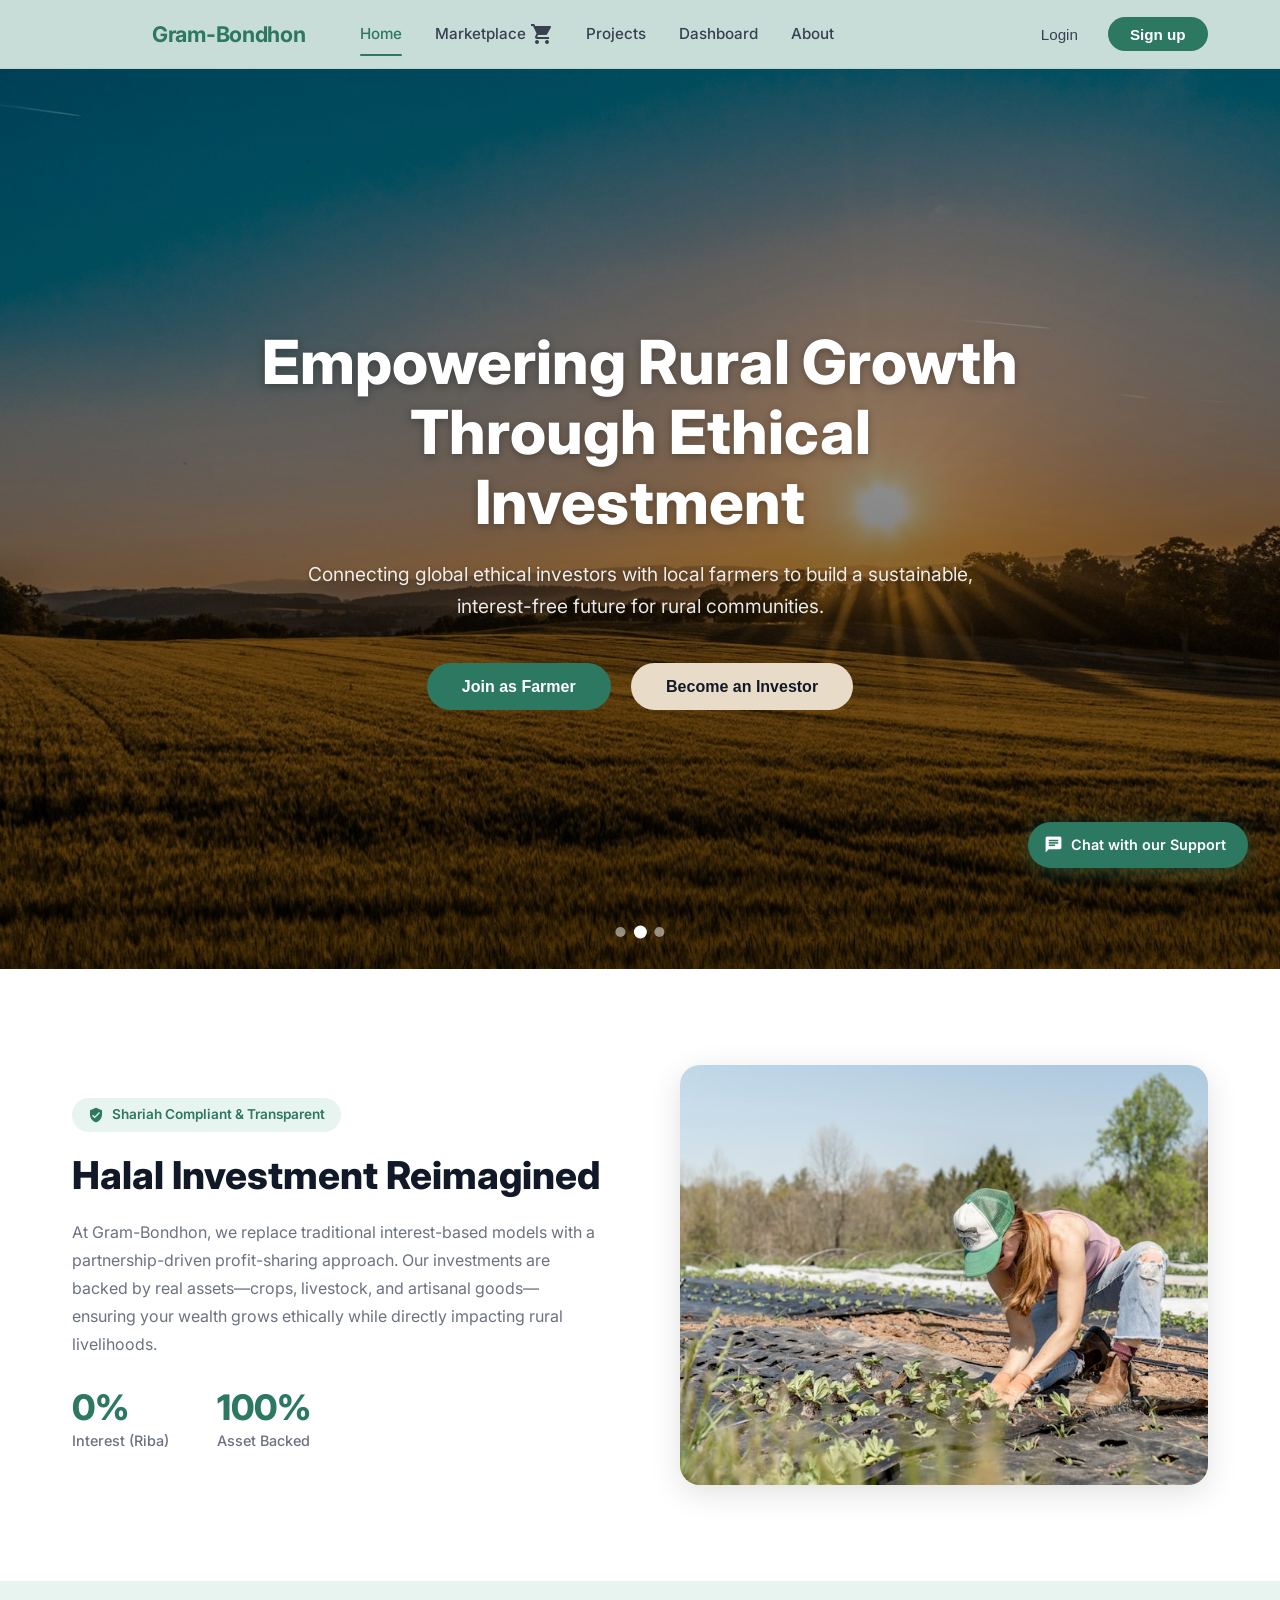
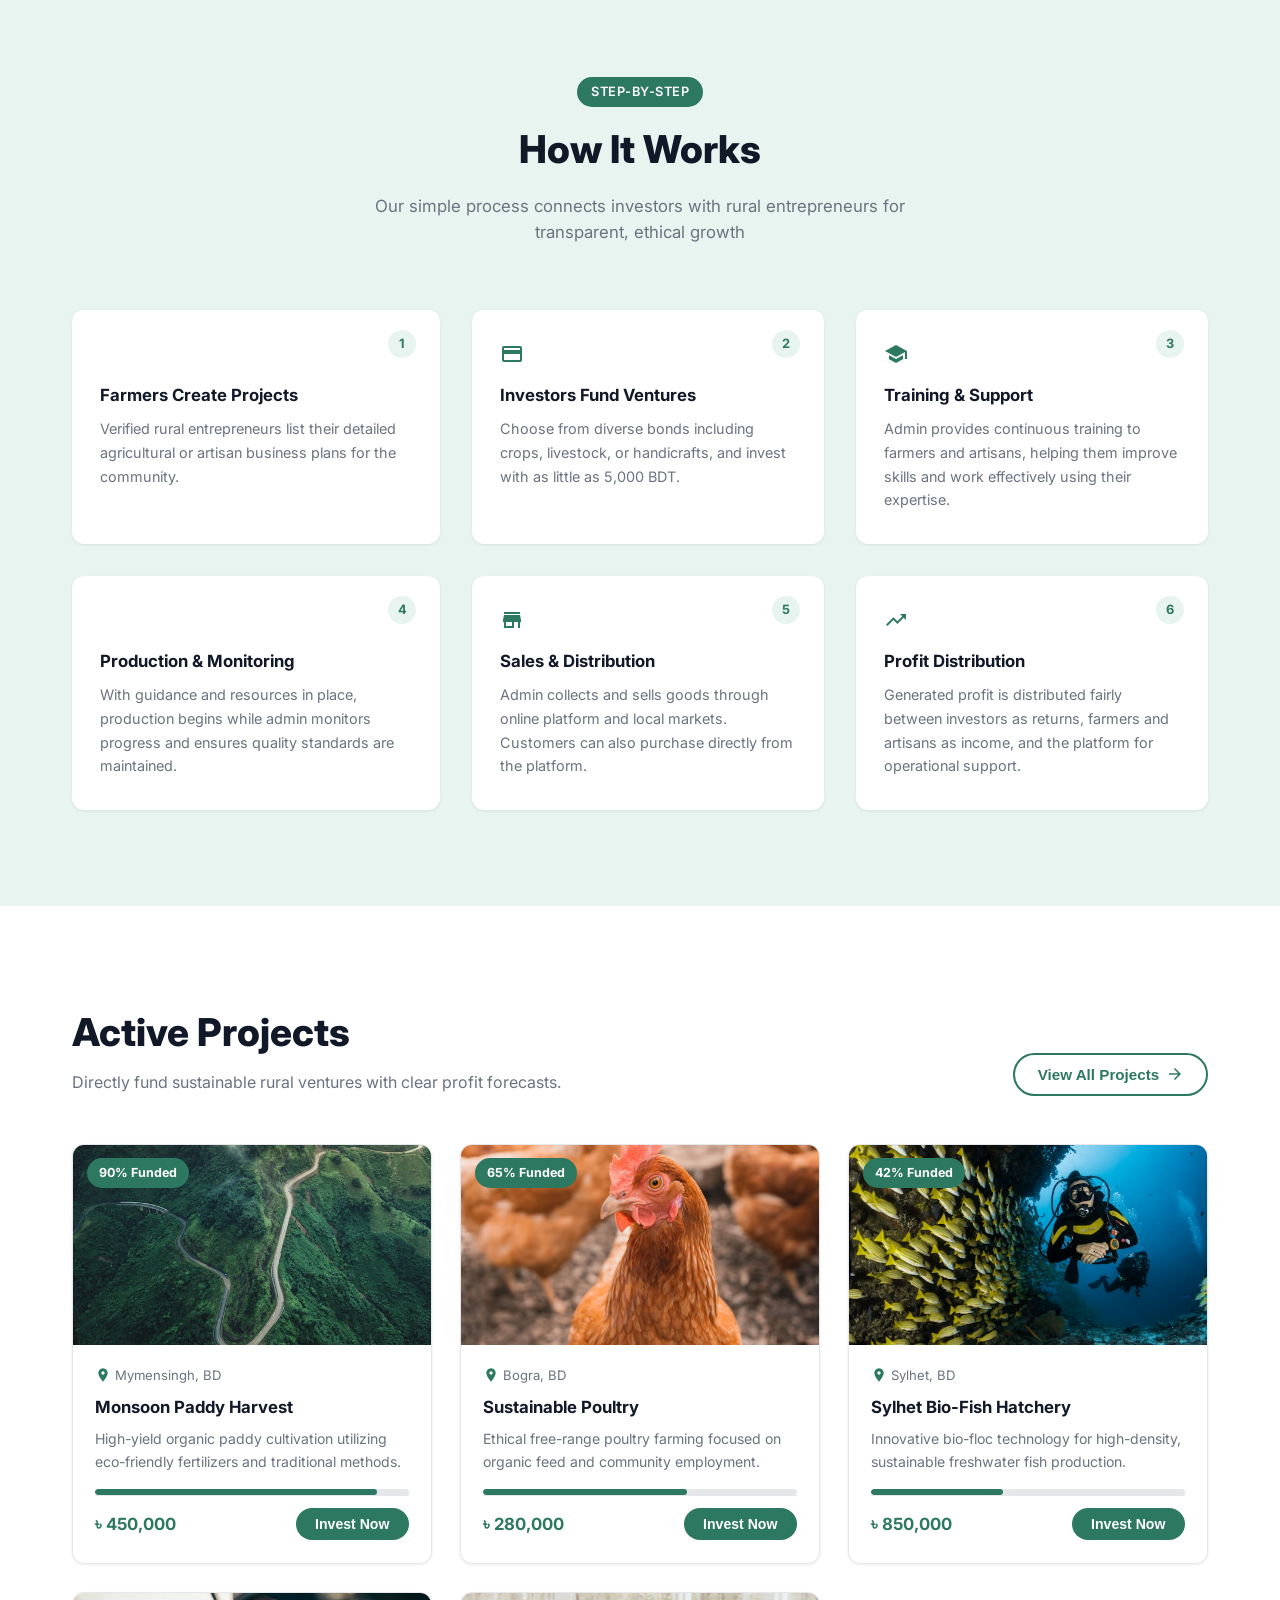
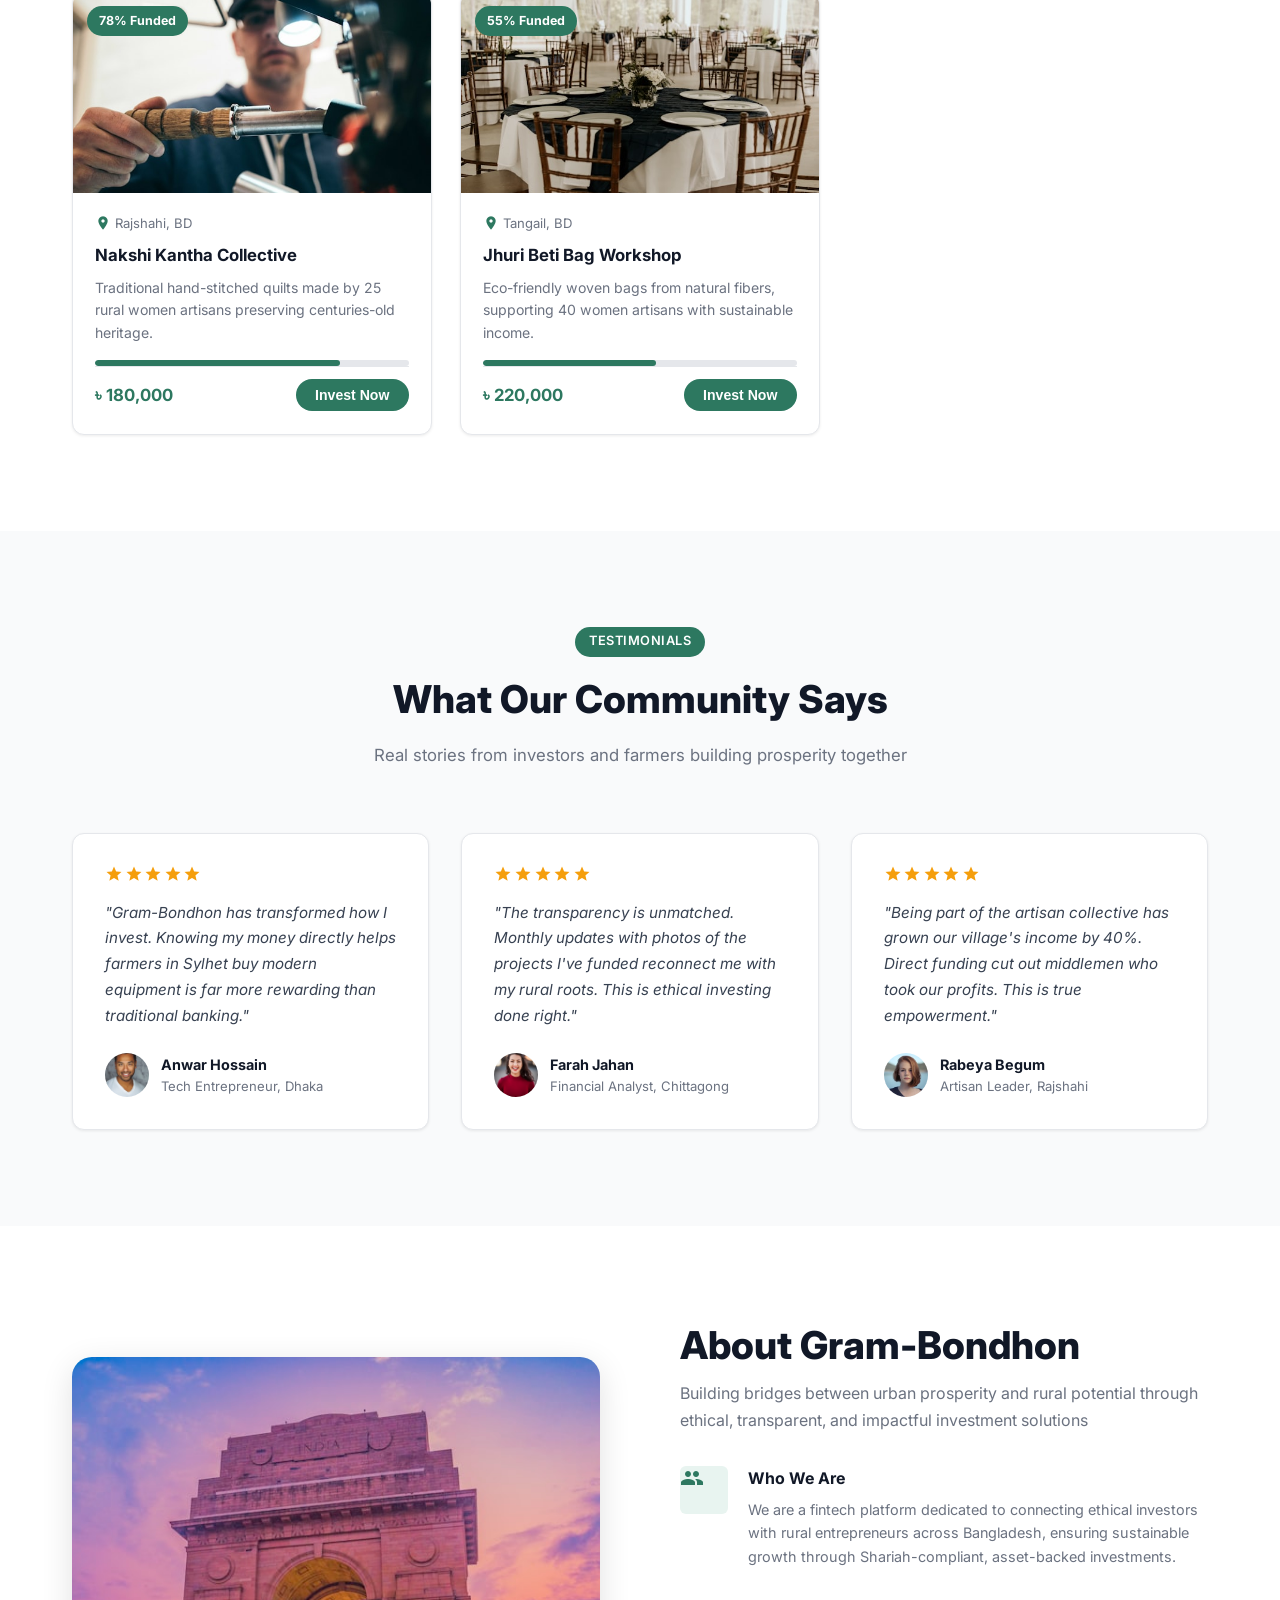
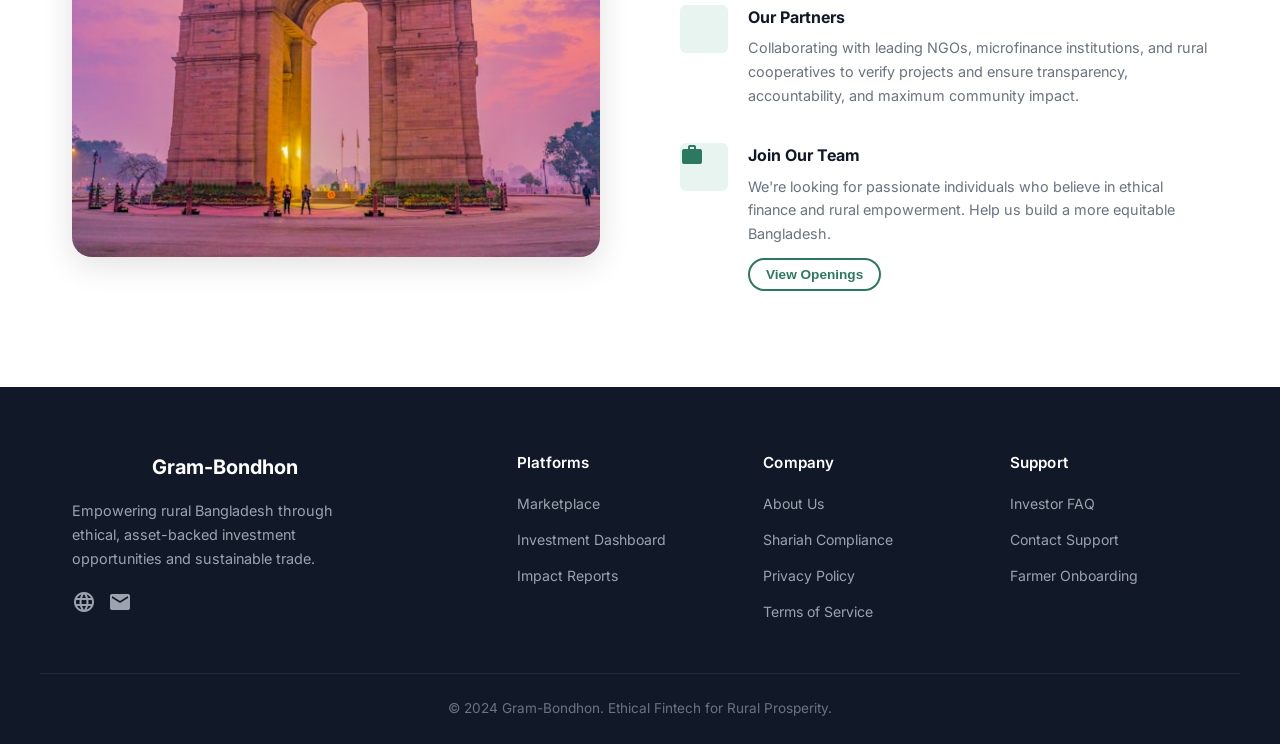
==== index.html @ 3b2972bb "Initial commit" ====
<!DOCTYPE html>
<html lang="en">
<head>
  <meta charset="UTF-8" />
  <meta name="viewport" content="width=device-width, initial-scale=1.0" />
  <title>Gram-Bondhon | Empowering Rural Growth Through Ethical Investment</title>
  <link rel="stylesheet" href="css/styles.css" />
  <link rel="stylesheet" href="css/animations.css" />
  <link rel="stylesheet" href="css/fallback.css" />
  <link rel="stylesheet" href="css/pages.css" />
  <!-- Google Material Icons -->
  <link href="https://fonts.googleapis.com/icon?family=Material+Icons" rel="stylesheet" />
  <!-- Google Fonts -->
  <link href="https://fonts.googleapis.com/css2?family=Inter:wght@400;500;600;700;800&display=swap" rel="stylesheet" />
</head>
<body>

  <!-- ============ NAVBAR ============ -->
  <nav class="navbar" id="navbar">
    <div class="nav-inner">
      <a href="#" class="nav-logo">
        <span class="material-icons nav-logo-icon">eco</span>
        <span class="nav-logo-text">Gram-Bondhon</span>
      </a>
      <ul class="nav-links">
        <li><a href="#hero" class="nav-link active">Home</a></li>
        <li>
          <a href="#marketplace" class="nav-link">
            Marketplace
            <span class="material-icons nav-cart">shopping_cart</span>
          </a>
        </li>
        <li><a href="#projects" class="nav-link">Projects</a></li>
        <li><a href="dashboard.html" class="nav-link" target="_blank" rel="noopener">Dashboard</a></li>
        <li><a href="#about" class="nav-link">About</a></li>
      </ul>
      <div class="nav-auth">
        <button class="btn-login" onclick="openModal('loginModal')">Login</button>
        <button class="btn-signup" onclick="openModal('signupModal')">Sign up</button>
      </div>
      <button class="hamburger" id="hamburger" aria-label="Open menu">
        <span></span><span></span><span></span>
      </button>
    </div>
  </nav>

  <!-- Mobile Drawer -->
  <div class="mobile-drawer" id="mobileDrawer">
    <button class="drawer-close" id="drawerClose">&times;</button>
    <ul class="drawer-links">
      <li><a href="#hero" class="drawer-link">Home</a></li>
      <li><a href="#marketplace" class="drawer-link">Marketplace</a></li>
      <li><a href="#projects" class="drawer-link">Projects</a></li>
      <li><a href="dashboard.html" class="drawer-link" target="_blank" rel="noopener">Dashboard</a></li>
      <li><a href="#about" class="drawer-link">About</a></li>
    </ul>
    <div class="drawer-auth">
      <button class="btn-login" onclick="openModal('loginModal');closeDrawer()">Login</button>
      <button class="btn-signup" onclick="openModal('signupModal');closeDrawer()">Sign up</button>
    </div>
  </div>
  <div class="drawer-overlay" id="drawerOverlay"></div>

  <main>

    <!-- ============ HERO ============ -->
    <section class="hero" id="hero">
      <div class="hero-slides">
        <div class="hero-slide active" style="background-image:url('assets/hero1.jpg')"></div>
        <div class="hero-slide" style="background-image:url('assets/hero2.jpg')"></div>
        <div class="hero-slide" style="background-image:url('assets/hero3.jpg')"></div>
      </div>
      <div class="hero-overlay"></div>
      <div class="hero-content">
        <h1>Empowering Rural Growth<br>Through Ethical Investment</h1>
        <p>Connecting global ethical investors with local farmers to build a sustainable,<br>interest-free future for rural communities.</p>
        <div class="hero-btns">
          <button class="btn-green" onclick="openModal('signupModal')">Join as Farmer</button>
          <button class="btn-beige" onclick="openModal('signupModal')">Become an Investor</button>
        </div>
      </div>
      <div class="hero-dots" id="heroDots"></div>
    </section>

    <!-- ============ HALAL INVESTMENT SECTION ============ -->
    <section class="halal-section" id="marketplace">
      <div class="halal-inner container">
        <div class="halal-text">
          <div class="halal-badge">
            <span class="material-icons">verified_user</span>
            Shariah Compliant &amp; Transparent
          </div>
          <h2>Halal Investment Reimagined</h2>
          <p>At Gram-Bondhon, we replace traditional interest-based models with a partnership-driven profit-sharing approach. Our investments are backed by real assets—crops, livestock, and artisanal goods—ensuring your wealth grows ethically while directly impacting rural livelihoods.</p>
          <div class="halal-stats">
            <div class="halal-stat">
              <h4>0%</h4>
              <p>Interest (Riba)</p>
            </div>
            <div class="halal-stat">
              <h4>100%</h4>
              <p>Asset Backed</p>
            </div>
          </div>
        </div>
        <div class="halal-img">
          <img src="assets/farmer-rice.jpg" alt="Farmer planting rice in field" />
        </div>
      </div>
    </section>

    <!-- ============ HOW IT WORKS ============ -->
    <section class="how-it-works" id="how">
      <div class="container">
        <div class="section-header">
          <span class="section-label">Step-by-Step</span>
          <h2>How It Works</h2>
          <p>Our simple process connects investors with rural entrepreneurs for transparent, ethical growth</p>
        </div>
        <div class="steps-grid">
          <div class="step-card">
            <span class="step-num">1</span>
            <span class="material-icons step-icon">agriculture</span>
            <h3>Farmers Create Projects</h3>
            <p>Verified rural entrepreneurs list their detailed agricultural or artisan business plans for the community.</p>
          </div>
          <div class="step-card">
            <span class="step-num">2</span>
            <span class="material-icons step-icon">payments</span>
            <h3>Investors Fund Ventures</h3>
            <p>Choose from diverse bonds including crops, livestock, or handicrafts, and invest with as little as 5,000 BDT.</p>
          </div>
          <div class="step-card">
            <span class="step-num">3</span>
            <span class="material-icons step-icon">school</span>
            <h3>Training &amp; Support</h3>
            <p>Admin provides continuous training to farmers and artisans, helping them improve skills and work effectively using their expertise.</p>
          </div>
          <div class="step-card">
            <span class="step-num">4</span>
            <span class="material-icons step-icon">manufacturing</span>
            <h3>Production &amp; Monitoring</h3>
            <p>With guidance and resources in place, production begins while admin monitors progress and ensures quality standards are maintained.</p>
          </div>
          <div class="step-card">
            <span class="step-num">5</span>
            <span class="material-icons step-icon">storefront</span>
            <h3>Sales &amp; Distribution</h3>
            <p>Admin collects and sells goods through online platform and local markets. Customers can also purchase directly from the platform.</p>
          </div>
          <div class="step-card">
            <span class="step-num">6</span>
            <span class="material-icons step-icon">trending_up</span>
            <h3>Profit Distribution</h3>
            <p>Generated profit is distributed fairly between investors as returns, farmers and artisans as income, and the platform for operational support.</p>
          </div>
        </div>
      </div>
    </section>

    <!-- ============ ACTIVE PROJECTS ============ -->
    <section class="projects-section" id="projects">
      <div class="container">
        <div class="projects-header">
          <div>
            <h2>Active Projects</h2>
            <p>Directly fund sustainable rural ventures with clear profit forecasts.</p>
          </div>
          <button class="btn-outline-green">
            View All Projects
            <span class="material-icons">arrow_forward</span>
          </button>
        </div>
        <div class="projects-grid">

          <div class="project-card">
            <div class="project-img-wrap">
              <img src="assets/paddy.jpg" alt="Paddy Field" />
              <span class="funded-badge">90% Funded</span>
            </div>
            <div class="project-body">
              <div class="project-location">
                <span class="material-icons">location_on</span> Mymensingh, BD
              </div>
              <h3>Monsoon Paddy Harvest</h3>
              <p>High-yield organic paddy cultivation utilizing eco-friendly fertilizers and traditional methods.</p>
              <div class="project-footer">
                <span class="project-amount">৳ 450,000</span>
                <button class="btn-invest">Invest Now</button>
              </div>
            </div>
          </div>

          <div class="project-card">
            <div class="project-img-wrap">
              <img src="assets/poultry.jpg" alt="Poultry Farm" />
              <span class="funded-badge">65% Funded</span>
            </div>
            <div class="project-body">
              <div class="project-location">
                <span class="material-icons">location_on</span> Bogra, BD
              </div>
              <h3>Sustainable Poultry</h3>
              <p>Ethical free-range poultry farming focused on organic feed and community employment.</p>
              <div class="project-footer">
                <span class="project-amount">৳ 280,000</span>
                <button class="btn-invest">Invest Now</button>
              </div>
            </div>
          </div>

          <div class="project-card">
            <div class="project-img-wrap">
              <img src="assets/fish.jpg" alt="Fish Hatchery" />
              <span class="funded-badge">42% Funded</span>
            </div>
            <div class="project-body">
              <div class="project-location">
                <span class="material-icons">location_on</span> Sylhet, BD
              </div>
              <h3>Sylhet Bio-Fish Hatchery</h3>
              <p>Innovative bio-floc technology for high-density, sustainable freshwater fish production.</p>
              <div class="project-footer">
                <span class="project-amount">৳ 850,000</span>
                <button class="btn-invest">Invest Now</button>
              </div>
            </div>
          </div>

          <div class="project-card">
            <div class="project-img-wrap">
              <img src="assets/nakshi.jpg" alt="Nakshi Kantha" />
              <span class="funded-badge">78% Funded</span>
            </div>
            <div class="project-body">
              <div class="project-location">
                <span class="material-icons">location_on</span> Rajshahi, BD
              </div>
              <h3>Nakshi Kantha Collective</h3>
              <p>Traditional hand-stitched quilts made by 25 rural women artisans preserving centuries-old heritage.</p>
              <div class="project-footer">
                <span class="project-amount">৳ 180,000</span>
                <button class="btn-invest">Invest Now</button>
              </div>
            </div>
          </div>

          <div class="project-card">
            <div class="project-img-wrap">
              <img src="assets/basket.jpg" alt="Artisan Woven Basket" />
              <span class="funded-badge">55% Funded</span>
            </div>
            <div class="project-body">
              <div class="project-location">
                <span class="material-icons">location_on</span> Tangail, BD
              </div>
              <h3>Jhuri Beti Bag Workshop</h3>
              <p>Eco-friendly woven bags from natural fibers, supporting 40 women artisans with sustainable income.</p>
              <div class="project-footer">
                <span class="project-amount">৳ 220,000</span>
                <button class="btn-invest">Invest Now</button>
              </div>
            </div>
          </div>

        </div>
      </div>
    </section>

    <!-- ============ TESTIMONIALS ============ -->
    <section class="testimonials-section">
      <div class="container">
        <div class="section-header">
          <span class="section-label">Testimonials</span>
          <h2>What Our Community Says</h2>
          <p>Real stories from investors and farmers building prosperity together</p>
        </div>
        <div class="testimonials-grid">

          <div class="testimonial-card">
            <div class="stars">
              <span class="material-icons">star</span><span class="material-icons">star</span>
              <span class="material-icons">star</span><span class="material-icons">star</span>
              <span class="material-icons">star</span>
            </div>
            <p class="testimonial-quote">"Gram-Bondhon has transformed how I invest. Knowing my money directly helps farmers in Sylhet buy modern equipment is far more rewarding than traditional banking."</p>
            <div class="testimonial-author">
              <img src="assets/avatar1.jpg" alt="Anwar Hossain" />
              <div>
                <p class="author-name">Anwar Hossain</p>
                <p class="author-role">Tech Entrepreneur, Dhaka</p>
              </div>
            </div>
          </div>

          <div class="testimonial-card">
            <div class="stars">
              <span class="material-icons">star</span><span class="material-icons">star</span>
              <span class="material-icons">star</span><span class="material-icons">star</span>
              <span class="material-icons">star</span>
            </div>
            <p class="testimonial-quote">"The transparency is unmatched. Monthly updates with photos of the projects I've funded reconnect me with my rural roots. This is ethical investing done right."</p>
            <div class="testimonial-author">
              <img src="assets/avatar2.jpg" alt="Farah Jahan" />
              <div>
                <p class="author-name">Farah Jahan</p>
                <p class="author-role">Financial Analyst, Chittagong</p>
              </div>
            </div>
          </div>

          <div class="testimonial-card">
            <div class="stars">
              <span class="material-icons">star</span><span class="material-icons">star</span>
              <span class="material-icons">star</span><span class="material-icons">star</span>
              <span class="material-icons">star</span>
            </div>
            <p class="testimonial-quote">"Being part of the artisan collective has grown our village's income by 40%. Direct funding cut out middlemen who took our profits. This is true empowerment."</p>
            <div class="testimonial-author">
              <img src="assets/avatar3.jpg" alt="Rabeya Begum" />
              <div>
                <p class="author-name">Rabeya Begum</p>
                <p class="author-role">Artisan Leader, Rajshahi</p>
              </div>
            </div>
          </div>

        </div>
      </div>
    </section>

    <!-- ============ ABOUT ============ -->
    <section class="about-section" id="about">
      <div class="about-inner container">
        <div class="about-img">
          <img src="assets/about-img.jpg" alt="About Gram-Bondhon" />
        </div>
        <div class="about-text">
          <h2>About Gram-Bondhon</h2>
          <p class="about-subtitle">Building bridges between urban prosperity and rural potential through ethical, transparent, and impactful investment solutions</p>
          <div class="about-cards">
            <div class="about-card">
              <span class="material-icons about-card-icon">groups</span>
              <div>
                <h3>Who We Are</h3>
                <p>We are a fintech platform dedicated to connecting ethical investors with rural entrepreneurs across Bangladesh, ensuring sustainable growth through Shariah-compliant, asset-backed investments.</p>
              </div>
            </div>
            <div class="about-card">
              <span class="material-icons about-card-icon">handshake</span>
              <div>
                <h3>Our Partners</h3>
                <p>Collaborating with leading NGOs, microfinance institutions, and rural cooperatives to verify projects and ensure transparency, accountability, and maximum community impact.</p>
              </div>
            </div>
            <div class="about-card">
              <span class="material-icons about-card-icon">work</span>
              <div>
                <h3>Join Our Team</h3>
                <p>We're looking for passionate individuals who believe in ethical finance and rural empowerment. Help us build a more equitable Bangladesh.</p>
                <button class="btn-outline-green btn-sm">View Openings</button>
              </div>
            </div>
          </div>
        </div>
      </div>
    </section>

  </main>

  <!-- ============ FOOTER ============ -->
  <footer class="footer">
    <div class="footer-inner container">
      <div class="footer-brand">
        <div class="footer-logo">
          <span class="material-icons" style="color:#4ade80">eco</span>
          Gram-Bondhon
        </div>
        <p>Empowering rural Bangladesh through ethical, asset-backed investment opportunities and sustainable trade.</p>
        <div class="footer-socials">
          <span class="material-icons footer-social-icon">language</span>
          <span class="material-icons footer-social-icon">mail</span>
        </div>
      </div>
      <div class="footer-col">
        <h4>Platforms</h4>
        <ul>
          <li><a href="#">Marketplace</a></li>
          <li><a href="dashboard.html" target="_blank" rel="noopener">Investment Dashboard</a></li>
          <li><a href="#">Impact Reports</a></li>
        </ul>
      </div>
      <div class="footer-col">
        <h4>Company</h4>
        <ul>
          <li><a href="#">About Us</a></li>
          <li><a href="#">Shariah Compliance</a></li>
          <li><a href="#">Privacy Policy</a></li>
          <li><a href="#">Terms of Service</a></li>
        </ul>
      </div>
      <div class="footer-col">
        <h4>Support</h4>
        <ul>
          <li><a href="#">Investor FAQ</a></li>
          <li><a href="#">Contact Support</a></li>
          <li><a href="#">Farmer Onboarding</a></li>
        </ul>
      </div>
    </div>
    <div class="footer-bottom">
      <p>© 2024 Gram-Bondhon. Ethical Fintech for Rural Prosperity.</p>
    </div>
  </footer>

  <!-- Floating Chat Button -->
  <button class="chat-btn" title="Chat with our Support">
    <span class="material-icons">chat</span>
    <span class="chat-label">Chat with our Support</span>
  </button>

  <!-- ============ LOGIN MODAL ============ -->
  <div class="modal-backdrop" id="loginModal">
    <div class="modal">
      <button class="modal-close" onclick="closeModal('loginModal')">&times;</button>
      <div class="modal-logo">
        <span class="material-icons" style="color:#2d7860;font-size:2rem">eco</span>
        <span>Gram-Bondhon</span>
      </div>
      <h2 class="modal-title">Welcome back</h2>
      <p class="modal-sub">Sign in to your account</p>
      <form class="modal-form" onsubmit="return false">
        <div class="form-group">
          <label>Email address</label>
          <input type="email" placeholder="you@example.com" autocomplete="email" />
        </div>
        <div class="form-group">
          <label>Password</label>
          <input type="password" placeholder="••••••••" autocomplete="current-password" />
        </div>
        <div class="form-row">
          <label class="checkbox-label">
            <input type="checkbox" /> Remember me
          </label>
          <a href="#" class="form-link">Forgot password?</a>
        </div>
        <button type="submit" class="btn-form-primary">Sign In</button>
      </form>
      <p class="modal-footer-text">
        Don't have an account?
        <a href="#" onclick="switchModal('loginModal','signupModal')">Sign up</a>
      </p>
    </div>
  </div>

  <!-- ============ SIGNUP MODAL ============ -->
  <div class="modal-backdrop" id="signupModal">
    <div class="modal">
      <button class="modal-close" onclick="closeModal('signupModal')">&times;</button>
      <div class="modal-logo">
        <span class="material-icons" style="color:#2d7860;font-size:2rem">eco</span>
        <span>Gram-Bondhon</span>
      </div>
      <h2 class="modal-title">Create account</h2>
      <p class="modal-sub">Join our ethical investment community</p>
      <div class="role-toggle">
        <button class="role-btn active" id="roleInvestor" onclick="setRole('investor')">Investor</button>
        <button class="role-btn" id="roleFarmer" onclick="setRole('farmer')">Farmer / Artisan</button>
      </div>
      <form class="modal-form" onsubmit="return false">
        <div class="form-group">
          <label>Full Name</label>
          <input type="text" placeholder="Your full name" autocomplete="name" />
        </div>
        <div class="form-group">
          <label>Email address</label>
          <input type="email" placeholder="you@example.com" autocomplete="email" />
        </div>
        <div class="form-group">
          <label>Password</label>
          <input type="password" placeholder="••••••••" autocomplete="new-password" />
        </div>
        <div class="form-group">
          <label>Phone Number</label>
          <input type="tel" placeholder="+880 ..." autocomplete="tel" />
        </div>
        <button type="submit" class="btn-form-primary">Create Account</button>
      </form>
      <p class="modal-footer-text">
        Already have an account?
        <a href="#" onclick="switchModal('signupModal','loginModal')">Sign in</a>
      </p>
    </div>
  </div>

  <script src="js/main.js"></script>
</body>
</html>
---- css/styles.css ----
/* ============================================================
   GRAM-BONDHON — PIXEL-PERFECT CSS (matching Figma design)
   ============================================================ */

*, *::before, *::after { box-sizing: border-box; margin: 0; padding: 0; }

:root {
  --green:       #2d7860;
  --green-dark:  #1a5c47;
  --green-light: #e8f4f0;
  --beige:       #e8dcc8;
  --beige-dark:  #d4c8a8;
  --text-dark:   #111827;
  --text-mid:    #374151;
  --text-gray:   #6b7280;
  --text-light:  #f9fafb;
  --white:       #ffffff;
  --border:      #e5e7eb;
  --shadow-sm:   0 1px 3px rgba(0,0,0,.08);
  --shadow-md:   0 4px 16px rgba(0,0,0,.10);
  --shadow-lg:   0 8px 32px rgba(0,0,0,.12);
  --radius-sm:   6px;
  --radius-md:   12px;
  --radius-lg:   20px;
  --radius-xl:   32px;
}

html { scroll-behavior: smooth; }

body {
  font-family: 'Inter', 'Segoe UI', sans-serif;
  color: var(--text-dark);
  background: var(--white);
  line-height: 1.6;
  overflow-x: hidden;
}

img { display: block; max-width: 100%; object-fit: cover; }

a { text-decoration: none; color: inherit; }

ul { list-style: none; }

.container {
  max-width: 1200px;
  margin: 0 auto;
  padding: 0 2rem;
}

/* ============================================================
   NAVBAR
   ============================================================ */

.navbar {
  position: sticky;
  top: 0;
  z-index: 200;
  background: #c8ddd8;
  backdrop-filter: blur(8px);
  border-bottom: 1px solid rgba(0,0,0,.06);
}

.nav-inner {
  max-width: 1200px;
  margin: 0 auto;
  padding: 0 2rem;
  height: 68px;
  display: flex;
  align-items: center;
  gap: 2.5rem;
}

.nav-logo {
  display: flex;
  align-items: center;
  gap: .5rem;
  flex-shrink: 0;
}

.nav-logo-icon {
  color: var(--green);
  font-size: 1.75rem;
}

.nav-logo-text {
  font-size: 1.35rem;
  font-weight: 700;
  color: var(--green);
  letter-spacing: -.3px;
}

.nav-links {
  display: flex;
  align-items: center;
  gap: 0.25rem;
  flex: 1;
}

.nav-link {
  display: inline-flex;
  align-items: center;
  gap: .25rem;
  padding: .5rem .9rem;
  font-size: .95rem;
  font-weight: 500;
  color: var(--text-mid);
  border-radius: var(--radius-sm);
  transition: color .2s, background .2s;
  position: relative;
}

.nav-link:hover,
.nav-link.active {
  color: var(--green);
}

.nav-link.active::after {
  content: '';
  position: absolute;
  bottom: -2px;
  left: .9rem;
  right: .9rem;
  height: 2px;
  background: var(--green);
  border-radius: 99px;
}

.nav-cart {
  font-size: 1.1rem;
}

.nav-auth {
  display: flex;
  align-items: center;
  gap: .75rem;
  margin-left: auto;
  flex-shrink: 0;
}

.btn-login {
  background: transparent;
  border: none;
  padding: .5rem 1.1rem;
  font-size: .95rem;
  font-weight: 500;
  color: var(--text-mid);
  cursor: pointer;
  border-radius: var(--radius-sm);
  transition: background .2s;
}

.btn-login:hover { background: rgba(0,0,0,.06); }

.btn-signup {
  background: var(--green);
  border: none;
  padding: .55rem 1.4rem;
  font-size: .95rem;
  font-weight: 600;
  color: var(--white);
  cursor: pointer;
  border-radius: var(--radius-xl);
  transition: background .2s, transform .15s;
}

.btn-signup:hover {
  background: var(--green-dark);
  transform: translateY(-1px);
}

.hamburger {
  display: none;
  flex-direction: column;
  gap: 5px;
  background: none;
  border: none;
  cursor: pointer;
  padding: .4rem;
  margin-left: auto;
}

.hamburger span {
  display: block;
  width: 24px;
  height: 2px;
  background: var(--text-dark);
  border-radius: 99px;
  transition: all .3s;
}

/* Mobile Drawer */
.mobile-drawer {
  position: fixed;
  top: 0;
  right: -100%;
  width: 280px;
  height: 100%;
  background: var(--white);
  box-shadow: var(--shadow-lg);
  z-index: 300;
  padding: 5rem 2rem 2rem;
  transition: right .3s ease;
  display: flex;
  flex-direction: column;
  gap: 1.5rem;
}

.mobile-drawer.open { right: 0; }

.drawer-close {
  position: absolute;
  top: 1.2rem;
  right: 1.2rem;
  background: none;
  border: none;
  font-size: 1.8rem;
  cursor: pointer;
  color: var(--text-gray);
  line-height: 1;
}

.drawer-links { display: flex; flex-direction: column; gap: .25rem; }

.drawer-link {
  display: block;
  padding: .8rem 1rem;
  font-weight: 500;
  color: var(--text-mid);
  border-radius: var(--radius-sm);
  transition: background .2s;
}

.drawer-link:hover { background: var(--green-light); color: var(--green); }

.drawer-auth {
  display: flex;
  flex-direction: column;
  gap: .75rem;
  margin-top: auto;
}

.drawer-auth .btn-login,
.drawer-auth .btn-signup { width: 100%; text-align: center; padding: .75rem; }

.drawer-overlay {
  position: fixed;
  inset: 0;
  background: rgba(0,0,0,.45);
  z-index: 250;
  opacity: 0;
  pointer-events: none;
  transition: opacity .3s;
}

.drawer-overlay.visible { opacity: 1; pointer-events: all; }

/* ============================================================
   HERO
   ============================================================ */

.hero {
  position: relative;
  height: 100vh;
  min-height: 600px;
  display: flex;
  align-items: center;
  justify-content: center;
  overflow: hidden;
}

.hero-slides {
  position: absolute;
  inset: 0;
}

.hero-slide {
  position: absolute;
  inset: 0;
  background-size: cover;
  background-position: center;
  opacity: 0;
  transition: opacity 1.2s ease;
}

.hero-slide.active { opacity: 1; }

.hero-overlay {
  position: absolute;
  inset: 0;
  background: linear-gradient(to bottom, rgba(0,0,0,.35) 0%, rgba(0,0,0,.55) 100%);
  z-index: 1;
}

.hero-content {
  position: relative;
  z-index: 2;
  text-align: center;
  color: var(--white);
  max-width: 820px;
  padding: 2rem;
}

.hero-content h1 {
  font-size: clamp(2.2rem, 5vw, 3.8rem);
  font-weight: 800;
  line-height: 1.15;
  margin-bottom: 1.25rem;
  text-shadow: 0 2px 8px rgba(0,0,0,.3);
}

.hero-content p {
  font-size: clamp(1rem, 2vw, 1.2rem);
  line-height: 1.7;
  margin-bottom: 2.5rem;
  text-shadow: 0 1px 4px rgba(0,0,0,.3);
  color: rgba(255,255,255,.9);
}

.hero-btns {
  display: flex;
  gap: 1.25rem;
  justify-content: center;
  flex-wrap: wrap;
}

.btn-green {
  background: var(--green);
  color: var(--white);
  border: none;
  padding: .9rem 2.2rem;
  font-size: 1rem;
  font-weight: 600;
  border-radius: var(--radius-xl);
  cursor: pointer;
  transition: background .2s, transform .15s;
}

.btn-green:hover { background: var(--green-dark); transform: translateY(-2px); }

.btn-beige {
  background: var(--beige);
  color: var(--text-dark);
  border: none;
  padding: .9rem 2.2rem;
  font-size: 1rem;
  font-weight: 600;
  border-radius: var(--radius-xl);
  cursor: pointer;
  transition: background .2s, transform .15s;
}

.btn-beige:hover { background: var(--beige-dark); transform: translateY(-2px); }

.hero-dots {
  position: absolute;
  bottom: 2rem;
  left: 50%;
  transform: translateX(-50%);
  z-index: 2;
  display: flex;
  gap: .6rem;
}

.hero-dot {
  width: 10px;
  height: 10px;
  border-radius: 50%;
  background: rgba(255,255,255,.5);
  border: none;
  cursor: pointer;
  transition: background .3s, transform .3s;
}

.hero-dot.active {
  background: var(--white);
  transform: scale(1.3);
}

/* ============================================================
   HALAL INVESTMENT SECTION
   ============================================================ */

.halal-section {
  padding: 6rem 0;
  background: var(--white);
}

.halal-inner {
  display: grid;
  grid-template-columns: 1fr 1fr;
  gap: 5rem;
  align-items: center;
}

.halal-badge {
  display: inline-flex;
  align-items: center;
  gap: .5rem;
  background: var(--green-light);
  color: var(--green);
  padding: .4rem 1rem;
  border-radius: 99px;
  font-size: .85rem;
  font-weight: 600;
  margin-bottom: 1.25rem;
}

.halal-badge .material-icons { font-size: 1rem; }

.halal-text h2 {
  font-size: clamp(1.7rem, 3vw, 2.4rem);
  font-weight: 800;
  margin-bottom: 1.25rem;
  color: var(--text-dark);
  line-height: 1.2;
}

.halal-text > p {
  font-size: 1rem;
  color: var(--text-gray);
  line-height: 1.75;
  margin-bottom: 2rem;
}

.halal-stats {
  display: flex;
  gap: 3rem;
}

.halal-stat h4 {
  font-size: 2.2rem;
  font-weight: 800;
  color: var(--green);
  line-height: 1;
  margin-bottom: .25rem;
}

.halal-stat p {
  font-size: .9rem;
  color: var(--text-gray);
  font-weight: 500;
}

.halal-img img {
  width: 100%;
  height: 420px;
  border-radius: var(--radius-lg);
  object-fit: cover;
  box-shadow: var(--shadow-lg);
}

/* ============================================================
   HOW IT WORKS
   ============================================================ */

.how-it-works {
  padding: 6rem 0;
  background: var(--green-light);
}

.section-header {
  text-align: center;
  margin-bottom: 4rem;
}

.section-label {
  display: inline-block;
  background: var(--green);
  color: var(--white);
  padding: .3rem .9rem;
  border-radius: 99px;
  font-size: .8rem;
  font-weight: 600;
  letter-spacing: .5px;
  margin-bottom: .75rem;
  text-transform: uppercase;
}

.section-header h2 {
  font-size: clamp(1.7rem, 3vw, 2.4rem);
  font-weight: 800;
  color: var(--text-dark);
  margin-bottom: .75rem;
}

.section-header p {
  font-size: 1.05rem;
  color: var(--text-gray);
  max-width: 560px;
  margin: 0 auto;
}

.steps-grid {
  display: grid;
  grid-template-columns: repeat(3, 1fr);
  gap: 2rem;
}

.step-card {
  background: var(--white);
  border-radius: var(--radius-md);
  padding: 2rem 1.75rem;
  position: relative;
  box-shadow: var(--shadow-sm);
  transition: box-shadow .2s, transform .2s;
}

.step-card:hover {
  box-shadow: var(--shadow-md);
  transform: translateY(-4px);
}

.step-num {
  position: absolute;
  top: 1.25rem;
  right: 1.5rem;
  font-size: .8rem;
  font-weight: 700;
  color: var(--green);
  background: var(--green-light);
  width: 28px;
  height: 28px;
  border-radius: 50%;
  display: flex;
  align-items: center;
  justify-content: center;
}

.step-icon {
  color: var(--green);
  font-size: 2rem;
  margin-bottom: 1rem;
  display: block;
}

.step-card h3 {
  font-size: 1.05rem;
  font-weight: 700;
  color: var(--text-dark);
  margin-bottom: .5rem;
}

.step-card p {
  font-size: .9rem;
  color: var(--text-gray);
  line-height: 1.65;
}

/* ============================================================
   ACTIVE PROJECTS
   ============================================================ */

.projects-section {
  padding: 6rem 0;
  background: var(--white);
}

.projects-header {
  display: flex;
  align-items: flex-end;
  justify-content: space-between;
  margin-bottom: 3rem;
  gap: 1rem;
  flex-wrap: wrap;
}

.projects-header h2 {
  font-size: clamp(1.7rem, 3vw, 2.4rem);
  font-weight: 800;
  color: var(--text-dark);
  margin-bottom: .4rem;
}

.projects-header > div > p {
  font-size: 1rem;
  color: var(--text-gray);
}

.btn-outline-green {
  display: inline-flex;
  align-items: center;
  gap: .4rem;
  background: transparent;
  border: 2px solid var(--green);
  color: var(--green);
  padding: .65rem 1.4rem;
  border-radius: var(--radius-xl);
  font-size: .95rem;
  font-weight: 600;
  cursor: pointer;
  transition: background .2s, color .2s;
  white-space: nowrap;
  flex-shrink: 0;
}

.btn-outline-green:hover {
  background: var(--green);
  color: var(--white);
}

.btn-outline-green .material-icons { font-size: 1.1rem; }

.btn-sm { padding: .45rem 1rem; font-size: .85rem; }

.projects-grid {
  display: grid;
  grid-template-columns: repeat(3, 1fr);
  gap: 1.75rem;
}

.project-card {
  background: var(--white);
  border-radius: var(--radius-md);
  overflow: hidden;
  box-shadow: var(--shadow-sm);
  border: 1px solid var(--border);
  transition: box-shadow .2s, transform .2s;
}

.project-card:hover {
  box-shadow: var(--shadow-md);
  transform: translateY(-6px);
}

.project-img-wrap {
  position: relative;
}

.project-img-wrap img {
  width: 100%;
  height: 200px;
  object-fit: cover;
}

.funded-badge {
  position: absolute;
  top: .85rem;
  left: .85rem;
  background: var(--green);
  color: var(--white);
  font-size: .78rem;
  font-weight: 700;
  padding: .3rem .75rem;
  border-radius: 99px;
}

.project-body { padding: 1.25rem 1.4rem 1.4rem; }

.project-location {
  display: flex;
  align-items: center;
  gap: .25rem;
  font-size: .82rem;
  color: var(--text-gray);
  margin-bottom: .5rem;
}

.project-location .material-icons { font-size: 1rem; color: var(--green); }

.project-body h3 {
  font-size: 1.05rem;
  font-weight: 700;
  color: var(--text-dark);
  margin-bottom: .5rem;
}

.project-body > p {
  font-size: .88rem;
  color: var(--text-gray);
  line-height: 1.6;
  margin-bottom: 1rem;
}

.project-footer {
  display: flex;
  align-items: center;
  justify-content: space-between;
  padding-top: .75rem;
  border-top: 1px solid var(--border);
}

.project-amount {
  font-size: 1.05rem;
  font-weight: 700;
  color: var(--green);
}

.btn-invest {
  background: var(--green);
  color: var(--white);
  border: none;
  padding: .5rem 1.2rem;
  font-size: .88rem;
  font-weight: 600;
  border-radius: var(--radius-xl);
  cursor: pointer;
  transition: background .2s;
}

.btn-invest:hover { background: var(--green-dark); }

/* 5th card spans 2 cols on 3-col grid to centre last row */
.projects-grid .project-card:nth-child(4) { }
.projects-grid .project-card:nth-child(5) { }

/* ============================================================
   TESTIMONIALS
   ============================================================ */

.testimonials-section {
  padding: 6rem 0;
  background: #f9fafb;
}

.testimonials-grid {
  display: grid;
  grid-template-columns: repeat(3, 1fr);
  gap: 2rem;
}

.testimonial-card {
  background: var(--white);
  border-radius: var(--radius-md);
  padding: 2rem;
  box-shadow: var(--shadow-sm);
  border: 1px solid var(--border);
  display: flex;
  flex-direction: column;
  gap: 1rem;
}

.stars {
  display: flex;
  gap: .1rem;
}

.stars .material-icons {
  color: #f59e0b;
  font-size: 1.1rem;
}

.testimonial-quote {
  font-size: .95rem;
  color: var(--text-mid);
  line-height: 1.7;
  font-style: italic;
  flex: 1;
}

.testimonial-author {
  display: flex;
  align-items: center;
  gap: .75rem;
  margin-top: .5rem;
}

.testimonial-author img {
  width: 44px;
  height: 44px;
  border-radius: 50%;
  object-fit: cover;
}

.author-name {
  font-weight: 700;
  font-size: .9rem;
  color: var(--text-dark);
}

.author-role {
  font-size: .82rem;
  color: var(--text-gray);
}

/* ============================================================
   ABOUT
   ============================================================ */

.about-section {
  padding: 6rem 0;
  background: var(--white);
}

.about-inner {
  display: grid;
  grid-template-columns: 1fr 1fr;
  gap: 5rem;
  align-items: center;
}

.about-img img {
  width: 100%;
  height: 500px;
  border-radius: var(--radius-lg);
  object-fit: cover;
  box-shadow: var(--shadow-lg);
}

.about-text h2 {
  font-size: clamp(1.7rem, 3vw, 2.4rem);
  font-weight: 800;
  color: var(--text-dark);
  margin-bottom: .75rem;
  line-height: 1.2;
}

.about-subtitle {
  font-size: 1rem;
  color: var(--text-gray);
  line-height: 1.7;
  margin-bottom: 2rem;
}

.about-cards { display: flex; flex-direction: column; gap: 1.5rem; }

.about-card {
  display: flex;
  gap: 1.25rem;
  align-items: flex-start;
}

.about-card-icon {
  flex-shrink: 0;
  color: var(--green);
  font-size: 1.75rem;
  background: var(--green-light);
  width: 48px;
  height: 48px;
  display: flex;
  align-items: center;
  justify-content: center;
  border-radius: var(--radius-sm);
}

.about-card h3 {
  font-size: 1rem;
  font-weight: 700;
  color: var(--text-dark);
  margin-bottom: .35rem;
}

.about-card p {
  font-size: .9rem;
  color: var(--text-gray);
  line-height: 1.65;
  margin-bottom: .75rem;
}

/* ============================================================
   FOOTER
   ============================================================ */

.footer {
  background: #111827;
  color: var(--white);
  padding-top: 4rem;
}

.footer-inner {
  display: grid;
  grid-template-columns: 2fr 1fr 1fr 1fr;
  gap: 3rem;
  padding-bottom: 3rem;
  border-bottom: 1px solid rgba(255,255,255,.08);
}

.footer-logo {
  display: flex;
  align-items: center;
  gap: .5rem;
  font-size: 1.25rem;
  font-weight: 700;
  margin-bottom: 1rem;
}

.footer-brand > p {
  font-size: .9rem;
  color: #9ca3af;
  line-height: 1.65;
  margin-bottom: 1.25rem;
  max-width: 280px;
}

.footer-socials { display: flex; gap: .75rem; }

.footer-social-icon {
  color: #9ca3af;
  font-size: 1.3rem;
  cursor: pointer;
  transition: color .2s;
}

.footer-social-icon:hover { color: var(--white); }

.footer-col h4 {
  font-size: .95rem;
  font-weight: 600;
  color: var(--white);
  margin-bottom: 1rem;
  letter-spacing: .2px;
}

.footer-col ul { display: flex; flex-direction: column; gap: .65rem; }

.footer-col a {
  font-size: .88rem;
  color: #9ca3af;
  transition: color .2s;
}

.footer-col a:hover { color: var(--white); }

.footer-bottom {
  text-align: center;
  padding: 1.5rem 0;
}

.footer-bottom p {
  font-size: .85rem;
  color: #6b7280;
}

/* ============================================================
   FLOATING CHAT
   ============================================================ */

.chat-btn {
  position: fixed;
  bottom: 2rem;
  right: 2rem;
  z-index: 150;
  background: var(--green);
  color: var(--white);
  border: none;
  border-radius: 99px;
  display: flex;
  align-items: center;
  gap: .5rem;
  padding: .85rem 1.4rem .85rem 1rem;
  cursor: pointer;
  box-shadow: 0 4px 20px rgba(45,120,96,.4);
  transition: background .2s, transform .15s;
  font-size: .9rem;
  font-weight: 600;
  font-family: inherit;
}

.chat-btn:hover { background: var(--green-dark); transform: translateY(-2px); }

.chat-btn .material-icons { font-size: 1.2rem; }

/* ============================================================
   MODALS
   ============================================================ */

.modal-backdrop {
  position: fixed;
  inset: 0;
  background: rgba(0,0,0,.55);
  z-index: 500;
  display: flex;
  align-items: center;
  justify-content: center;
  padding: 1.5rem;
  opacity: 0;
  pointer-events: none;
  transition: opacity .25s;
}

.modal-backdrop.open {
  opacity: 1;
  pointer-events: all;
}

.modal {
  background: var(--white);
  border-radius: var(--radius-lg);
  padding: 2.5rem;
  width: 100%;
  max-width: 440px;
  max-height: 90vh;
  overflow-y: auto;
  position: relative;
  box-shadow: var(--shadow-lg);
  transform: translateY(20px);
  transition: transform .25s;
}

.modal-backdrop.open .modal { transform: translateY(0); }

.modal-close {
  position: absolute;
  top: 1.25rem;
  right: 1.5rem;
  background: none;
  border: none;
  font-size: 1.6rem;
  cursor: pointer;
  color: var(--text-gray);
  line-height: 1;
}

.modal-logo {
  display: flex;
  align-items: center;
  gap: .5rem;
  font-size: 1.2rem;
  font-weight: 700;
  color: var(--green);
  margin-bottom: 1.75rem;
}

.modal-title {
  font-size: 1.55rem;
  font-weight: 800;
  color: var(--text-dark);
  margin-bottom: .3rem;
}

.modal-sub {
  font-size: .95rem;
  color: var(--text-gray);
  margin-bottom: 1.75rem;
}

.modal-form {
  display: flex;
  flex-direction: column;
  gap: 1.1rem;
}

.form-group { display: flex; flex-direction: column; gap: .4rem; }

.form-group label {
  font-size: .88rem;
  font-weight: 600;
  color: var(--text-mid);
}

.form-group input {
  border: 1.5px solid var(--border);
  border-radius: var(--radius-sm);
  padding: .75rem 1rem;
  font-size: .95rem;
  font-family: inherit;
  color: var(--text-dark);
  outline: none;
  transition: border-color .2s;
}

.form-group input:focus { border-color: var(--green); }

.form-row {
  display: flex;
  justify-content: space-between;
  align-items: center;
  font-size: .88rem;
}

.checkbox-label {
  display: flex;
  align-items: center;
  gap: .4rem;
  color: var(--text-mid);
  cursor: pointer;
}

.form-link {
  color: var(--green);
  font-weight: 600;
}

.btn-form-primary {
  background: var(--green);
  color: var(--white);
  border: none;
  padding: .9rem;
  border-radius: var(--radius-sm);
  font-size: 1rem;
  font-weight: 600;
  cursor: pointer;
  margin-top: .5rem;
  font-family: inherit;
  transition: background .2s;
}

.btn-form-primary:hover { background: var(--green-dark); }

.modal-footer-text {
  text-align: center;
  font-size: .9rem;
  color: var(--text-gray);
  margin-top: 1.25rem;
}

.modal-footer-text a {
  color: var(--green);
  font-weight: 600;
}

.role-toggle {
  display: flex;
  border: 1.5px solid var(--border);
  border-radius: var(--radius-sm);
  overflow: hidden;
  margin-bottom: 1.5rem;
}

.role-btn {
  flex: 1;
  padding: .65rem;
  border: none;
  background: transparent;
  font-size: .92rem;
  font-weight: 600;
  color: var(--text-gray);
  cursor: pointer;
  transition: background .2s, color .2s;
}

.role-btn.active {
  background: var(--green);
  color: var(--white);
}

/* ============================================================
   RESPONSIVE — TABLET (≤1024px)
   ============================================================ */

@media (max-width: 1024px) {
  .steps-grid { grid-template-columns: repeat(2, 1fr); }
  .projects-grid { grid-template-columns: repeat(2, 1fr); }
  .testimonials-grid { grid-template-columns: repeat(2, 1fr); }
  .footer-inner { grid-template-columns: 1fr 1fr; gap: 2rem; }
  .halal-inner,
  .about-inner { gap: 3rem; }
}

/* ============================================================
   RESPONSIVE — MOBILE (≤768px)
   ============================================================ */

@media (max-width: 768px) {
  .nav-links,
  .nav-auth { display: none; }
  .hamburger { display: flex; }

  .halal-inner,
  .about-inner {
    grid-template-columns: 1fr;
    gap: 2.5rem;
  }

  .halal-img img,
  .about-img img { height: 280px; }

  .steps-grid { grid-template-columns: 1fr; }
  .projects-grid { grid-template-columns: 1fr; }
  .testimonials-grid { grid-template-columns: 1fr; }

  .footer-inner { grid-template-columns: 1fr; gap: 2rem; }

  .projects-header { flex-direction: column; align-items: flex-start; }

  .chat-btn .chat-label { display: none; }
  .chat-btn { padding: 1rem; border-radius: 50%; }

  .halal-stats { gap: 2rem; }
}

@media (max-width: 480px) {
  .container { padding: 0 1.25rem; }
  .hero-btns { flex-direction: column; align-items: center; }
  .btn-green, .btn-beige { width: 100%; max-width: 280px; }
  .modal { padding: 2rem 1.5rem; }
}
---- css/animations.css ----
/* ============================================================
   GRAM-BONDHON — ANIMATIONS & TRANSITIONS
   ============================================================ */

/* Fade-in on scroll */
.fade-in {
  opacity: 0;
  transform: translateY(28px);
  transition: opacity .6s ease, transform .6s ease;
}

.fade-in.visible {
  opacity: 1;
  transform: translateY(0);
}

/* Staggered children */
.fade-in:nth-child(1) { transition-delay: 0s; }
.fade-in:nth-child(2) { transition-delay: .1s; }
.fade-in:nth-child(3) { transition-delay: .2s; }
.fade-in:nth-child(4) { transition-delay: .3s; }
.fade-in:nth-child(5) { transition-delay: .4s; }
.fade-in:nth-child(6) { transition-delay: .5s; }

/* Progress bars */
.progress-bar-wrap {
  background: #e5e7eb;
  border-radius: 99px;
  height: 6px;
  overflow: hidden;
  margin-top: .75rem;
}

.progress-bar {
  height: 100%;
  background: var(--green);
  border-radius: 99px;
  width: 0;
  transition: width 1.2s ease;
}
---- css/fallback.css ----
/* ============================================================
   GRAM-BONDHON — IMAGE FALLBACK STYLES
   Applied when real images are missing — shows coloured placeholders
   ============================================================ */

/* Hero slides fallback */
.hero-slide:nth-child(1) { background-color: #3d6b52; background-image:
  linear-gradient(rgba(0,0,0,.25) 0%, rgba(0,0,0,.1) 100%),
  url('assets/hero1.jpg'); }
.hero-slide:nth-child(2) { background-image:
  linear-gradient(rgba(0,0,0,.25) 0%, rgba(0,0,0,.1) 100%),
  url('assets/hero2.jpg'); background-color: #2d4a38; }
.hero-slide:nth-child(3) { background-image:
  linear-gradient(rgba(0,0,0,.25) 0%, rgba(0,0,0,.1) 100%),
  url('assets/hero3.jpg'); background-color: #4a6040; }

/* Project / testimonial image fallbacks */
img[src*="paddy"] { background: #c8d8a0; }
img[src*="poultry"] { background: #e8c8a0; }
img[src*="fish"] { background: #a0c8d8; }
img[src*="nakshi"] { background: #e8a0c0; }
img[src*="basket"] { background: #c8b880; }
img[src*="avatar"] { background: #d0c0b0; }
img[src*="farmer-rice"] { background: #c0d4a0; }
img[src*="about-img"] { background: #b8d0c0; }
---- css/pages.css ----
/* ============================================================
   GRAM-BONDHON — ADDITIONAL PAGES: PLACEHOLDER PAGES
   Used when user clicks Marketplace / Projects / About nav links
   These are injected as SPA-style sections toggled by JS
   ============================================================ */

.page-view {
  display: none;
  min-height: 60vh;
  padding: 5rem 0;
}

.page-view.active { display: block; }

.page-hero {
  background: linear-gradient(135deg, var(--green) 0%, var(--green-dark) 100%);
  color: var(--white);
  padding: 4rem 0 3rem;
  text-align: center;
}

.page-hero h1 {
  font-size: 2.4rem;
  font-weight: 800;
  margin-bottom: .75rem;
}

.page-hero p {
  font-size: 1.05rem;
  opacity: .85;
}

/* ============================================================
   INVESTOR DASHBOARD PAGE
   ============================================================ */

.dashboard-main {
  background: linear-gradient(180deg, #f4f8f6 0%, #ffffff 46%);
  min-height: 100vh;
  padding: 2rem 0 4rem;
  position: relative;
  overflow: hidden;
}

.dash-shell {
  max-width: 1200px;
  margin: 0 auto;
  padding: 0 2rem;
  position: relative;
  z-index: 2;
}

.dash-bg {
  position: absolute;
  inset: 0;
  overflow: hidden;
  pointer-events: none;
  z-index: 1;
}

.dash-orb {
  position: absolute;
  border-radius: 50%;
  filter: blur(2px);
  opacity: .45;
}

.orb-1 {
  width: 420px;
  height: 420px;
  top: -140px;
  left: -130px;
  background: radial-gradient(circle at 35% 35%, rgba(75, 197, 156, .45), rgba(75, 197, 156, 0));
  animation: floatOrbOne 18s ease-in-out infinite;
}

.orb-2 {
  width: 360px;
  height: 360px;
  top: 24%;
  right: -100px;
  background: radial-gradient(circle at 50% 50%, rgba(45, 120, 96, .34), rgba(45, 120, 96, 0));
  animation: floatOrbTwo 22s ease-in-out infinite;
}

.orb-3 {
  width: 500px;
  height: 500px;
  bottom: -260px;
  left: 28%;
  background: radial-gradient(circle at 50% 50%, rgba(232, 220, 200, .5), rgba(232, 220, 200, 0));
  animation: floatOrbThree 24s ease-in-out infinite;
}

.dash-gridlines {
  position: absolute;
  inset: 0;
  background-image:
    linear-gradient(rgba(45, 120, 96, .08) 1px, transparent 1px),
    linear-gradient(90deg, rgba(45, 120, 96, .08) 1px, transparent 1px);
  background-size: 80px 80px;
  mask-image: linear-gradient(to bottom, transparent 0%, rgba(0, 0, 0, .85) 22%, rgba(0, 0, 0, .55) 100%);
  opacity: .35;
}

.dash-reference {
  position: absolute;
  top: 7%;
  left: 50%;
  width: min(760px, 82vw);
  transform: translateX(-50%);
  border-radius: 28px;
  opacity: .14;
  filter: saturate(.9) contrast(1.04);
  mix-blend-mode: screen;
  box-shadow: 0 24px 58px rgba(0, 30, 22, .24);
  animation: dashRefFloat 16s ease-in-out infinite;
}

.dash-watermark {
  position: absolute;
  width: 360px;
  height: 240px;
  object-fit: cover;
  border-radius: 22px;
  opacity: .1;
  filter: grayscale(.1) saturate(.8);
  mix-blend-mode: multiply;
  box-shadow: 0 20px 50px rgba(12, 25, 21, .12);
}

.wm-1 {
  right: 6%;
  top: 17%;
  transform: rotate(-6deg);
  animation: driftWatermarkOne 20s ease-in-out infinite;
}

.wm-2 {
  left: 3%;
  bottom: 8%;
  transform: rotate(5deg);
  animation: driftWatermarkTwo 24s ease-in-out infinite;
}

.dash-head {
  display: flex;
  justify-content: space-between;
  align-items: flex-end;
  gap: 1rem;
  margin-bottom: 1.5rem;
}

.dash-head h1 {
  font-size: 2rem;
  line-height: 1.2;
  color: var(--text-dark);
}

.dash-head p {
  color: var(--text-gray);
  margin-top: .4rem;
}

.dash-head-actions {
  display: inline-flex;
  align-items: center;
  gap: .65rem;
}

.dash-icon-btn {
  width: 42px;
  height: 42px;
  border-radius: 12px;
  border: 1px solid #dbe7e2;
  background: rgba(255, 255, 255, .75);
  color: var(--green-dark);
  display: inline-flex;
  align-items: center;
  justify-content: center;
  cursor: pointer;
}

.dash-date-pill {
  display: inline-flex;
  align-items: center;
  gap: .35rem;
  border: 1px solid #dbe7e2;
  border-radius: 12px;
  background: rgba(255, 255, 255, .78);
  color: var(--green-dark);
  font-weight: 600;
  font-size: .88rem;
  padding: .6rem .8rem;
}

.dash-chip {
  display: inline-flex;
  align-items: center;
  gap: .4rem;
  padding: .45rem .8rem;
  border-radius: 999px;
  background: #d9efe8;
  color: var(--green-dark);
  font-size: .86rem;
  font-weight: 600;
}

.dash-stats {
  display: grid;
  grid-template-columns: repeat(4, 1fr);
  gap: 1rem;
  margin-bottom: 1.25rem;
}

.dash-stat {
  background: var(--white);
  border: 1px solid var(--border);
  border-radius: 16px;
  padding: 1.1rem 1rem;
  box-shadow: var(--shadow-sm);
}

.dash-stat h3 {
  font-size: .9rem;
  color: var(--text-gray);
  font-weight: 600;
}

.dash-stat strong {
  display: block;
  margin-top: .4rem;
  font-size: 1.4rem;
  color: var(--text-dark);
  line-height: 1.2;
}

.dash-grid {
  display: grid;
  grid-template-columns: 1.5fr 1fr;
  gap: 1.1rem;
}

.dash-floating {
  position: absolute;
  display: inline-flex;
  align-items: center;
  gap: .45rem;
  padding: .58rem .75rem;
  border-radius: 12px;
  border: 1px solid rgba(149, 206, 185, .65);
  background: rgba(9, 61, 48, .72);
  backdrop-filter: blur(6px);
  color: #d7fff2;
  font-size: .82rem;
  box-shadow: 0 10px 30px rgba(9, 61, 48, .25);
  z-index: 3;
}

.dash-floating span {
  font-size: 1rem;
}

.dash-floating.left {
  left: 3.2rem;
  top: 13.2rem;
  animation: floatCard 9s ease-in-out infinite;
}

.dash-floating.right {
  right: 3.1rem;
  top: 18.5rem;
  animation: floatCard 11s ease-in-out infinite reverse;
}

.dash-card {
  background: var(--white);
  border: 1px solid var(--border);
  border-radius: 18px;
  box-shadow: var(--shadow-sm);
  padding: 1.15rem;
}

.dash-card-head {
  display: flex;
  justify-content: space-between;
  align-items: center;
  gap: .8rem;
  margin-bottom: 1rem;
}

.dash-card h2 {
  font-size: 1.15rem;
  color: var(--text-dark);
}

.dash-filter {
  border: 1px solid var(--border);
  border-radius: 10px;
  padding: .45rem .7rem;
  font-size: .9rem;
  color: var(--text-mid);
  background: #fcfcfc;
}

.track-list {
  display: grid;
  gap: .8rem;
}

.track-item {
  border: 1px solid #e9ecef;
  border-radius: 12px;
  padding: .85rem;
  background: #fbfdfc;
}

.track-top {
  display: flex;
  justify-content: space-between;
  gap: .7rem;
  margin-bottom: .45rem;
}

.track-top h3 {
  font-size: 1rem;
  line-height: 1.3;
}

.track-badge {
  font-size: .78rem;
  font-weight: 700;
  border-radius: 999px;
  padding: .3rem .6rem;
  align-self: flex-start;
}

.track-badge.on-track {
  background: #e6f7ee;
  color: #177245;
}

.track-badge.watch {
  background: #fff6de;
  color: #8b6200;
}

.track-meta {
  display: flex;
  justify-content: space-between;
  color: var(--text-gray);
  font-size: .86rem;
  margin-bottom: .45rem;
}

.track-bar-wrap {
  width: 100%;
  height: 9px;
  background: #e8edea;
  border-radius: 999px;
  overflow: hidden;
}

.track-bar {
  height: 100%;
  width: 0;
  background: linear-gradient(90deg, var(--green), #45b385);
  transition: width .9s ease;
}

.updates-list {
  display: grid;
  gap: .7rem;
  margin-bottom: 1rem;
}

.gnns-map-card {
  margin-bottom: 1rem;
  border: 1px solid #d7e9e2;
  border-radius: 14px;
  padding: .75rem;
  background: linear-gradient(160deg, rgba(233, 246, 241, .9), rgba(223, 238, 245, .66));
}

.gnns-map-head {
  display: flex;
  justify-content: space-between;
  align-items: center;
  margin-bottom: .55rem;
}

.gnns-map-head h3 {
  font-size: .95rem;
  color: var(--text-dark);
}

.gnns-map-head span {
  font-size: .76rem;
  padding: .2rem .45rem;
  border-radius: 999px;
  color: #0f5f48;
  background: rgba(111, 203, 170, .26);
  font-weight: 700;
}

.gnns-map {
  position: relative;
  border-radius: 12px;
  min-height: 320px;
  background: #cdd8df;
  overflow: hidden;
  border: 1px solid rgba(255, 255, 255, .5);
}

.gnns-map .leaflet-container {
  width: 100%;
  height: 320px;
  border-radius: 12px;
  font-family: 'Inter', 'Segoe UI', sans-serif;
}

.gnns-map .leaflet-control-zoom {
  border: none;
  box-shadow: 0 10px 24px rgba(0, 0, 0, .18);
}

.gnns-map .leaflet-control-zoom a {
  width: 30px;
  height: 30px;
  line-height: 30px;
  color: #153f4f;
  border: none;
}

.leaflet-popup-content-wrapper {
  border-radius: 12px;
  box-shadow: 0 12px 26px rgba(0, 0, 0, .22);
}

.leaflet-popup-content {
  margin: 10px 12px;
  font-size: .86rem;
  color: #133845;
}

.gnns-project-popup {
  min-width: 170px;
}

.gnns-project-popup h4 {
  font-size: .9rem;
  line-height: 1.3;
  margin-bottom: .2rem;
}

.gnns-project-popup p {
  color: #3f5b67;
  font-size: .8rem;
}

.gnns-map .pin-active {
  filter: drop-shadow(0 0 8px rgba(255, 186, 59, .75));
}

.gnns-map-meta {
  font-size: .82rem;
  margin-top: .5rem;
  color: #0e5a45;
  font-weight: 600;
}

.update-item {
  border-left: 3px solid #bde1d5;
  background: #f9fbfa;
  padding: .7rem .7rem .7rem .8rem;
  border-radius: 0 10px 10px 0;
}

.update-item h4 {
  font-size: .95rem;
  line-height: 1.3;
}

.update-item p {
  margin-top: .25rem;
  color: var(--text-gray);
  font-size: .86rem;
}

.report-table {
  width: 100%;
  border-collapse: collapse;
}

.report-table th,
.report-table td {
  border-bottom: 1px solid #edf1ef;
  text-align: left;
  padding: .6rem .2rem;
  font-size: .9rem;
}

.report-table th {
  color: var(--text-gray);
  font-weight: 600;
  font-size: .82rem;
  text-transform: uppercase;
  letter-spacing: .02em;
}

.report-table a {
  color: var(--green);
  font-weight: 600;
}

.dash-back {
  display: inline-flex;
  align-items: center;
  gap: .35rem;
  margin-top: 1rem;
  color: var(--green-dark);
  font-weight: 600;
}

@keyframes floatOrbOne {
  0%, 100% { transform: translate(0, 0); }
  50% { transform: translate(28px, 20px); }
}

@keyframes floatOrbTwo {
  0%, 100% { transform: translate(0, 0); }
  50% { transform: translate(-26px, 24px); }
}

@keyframes floatOrbThree {
  0%, 100% { transform: translate(0, 0) scale(1); }
  50% { transform: translate(20px, -18px) scale(1.04); }
}

@keyframes driftWatermarkOne {
  0%, 100% { transform: rotate(-6deg) translate(0, 0); }
  50% { transform: rotate(-4deg) translate(18px, -14px); }
}

@keyframes driftWatermarkTwo {
  0%, 100% { transform: rotate(5deg) translate(0, 0); }
  50% { transform: rotate(3deg) translate(-16px, -12px); }
}

@keyframes floatCard {
  0%, 100% { transform: translateY(0); }
  50% { transform: translateY(-10px); }
}

@keyframes dashRefFloat {
  0%, 100% { transform: translateX(-50%) translateY(0); }
  50% { transform: translateX(-50%) translateY(10px); }
}

@keyframes pinPulse {
  0% {
    box-shadow: 0 0 0 0 rgba(255, 217, 120, .65);
  }
  70% {
    box-shadow: 0 0 0 13px rgba(255, 217, 120, 0);
  }
  100% {
    box-shadow: 0 0 0 0 rgba(255, 217, 120, 0);
  }
}

@media (max-width: 1024px) {
  .dash-stats {
    grid-template-columns: repeat(2, 1fr);
  }

  .dash-grid {
    grid-template-columns: 1fr;
  }

  .dash-floating {
    display: none;
  }

  .dash-watermark {
    width: 300px;
    height: 205px;
    opacity: .07;
  }

  .dash-reference {
    width: min(640px, 90vw);
    opacity: .11;
  }
}

@media (max-width: 768px) {
  .dashboard-main {
    padding-top: 1.25rem;
  }

  .dash-shell {
    padding: 0 1rem;
  }

  .dash-head {
    flex-direction: column;
    align-items: flex-start;
  }

  .dash-head-actions {
    width: 100%;
  }

  .dash-head h1 {
    font-size: 1.55rem;
  }

  .dash-stats {
    grid-template-columns: 1fr;
  }

  .dash-watermark,
  .dash-gridlines,
  .dash-orb {
    opacity: .04;
  }

  .dash-reference {
    opacity: .08;
  }
}
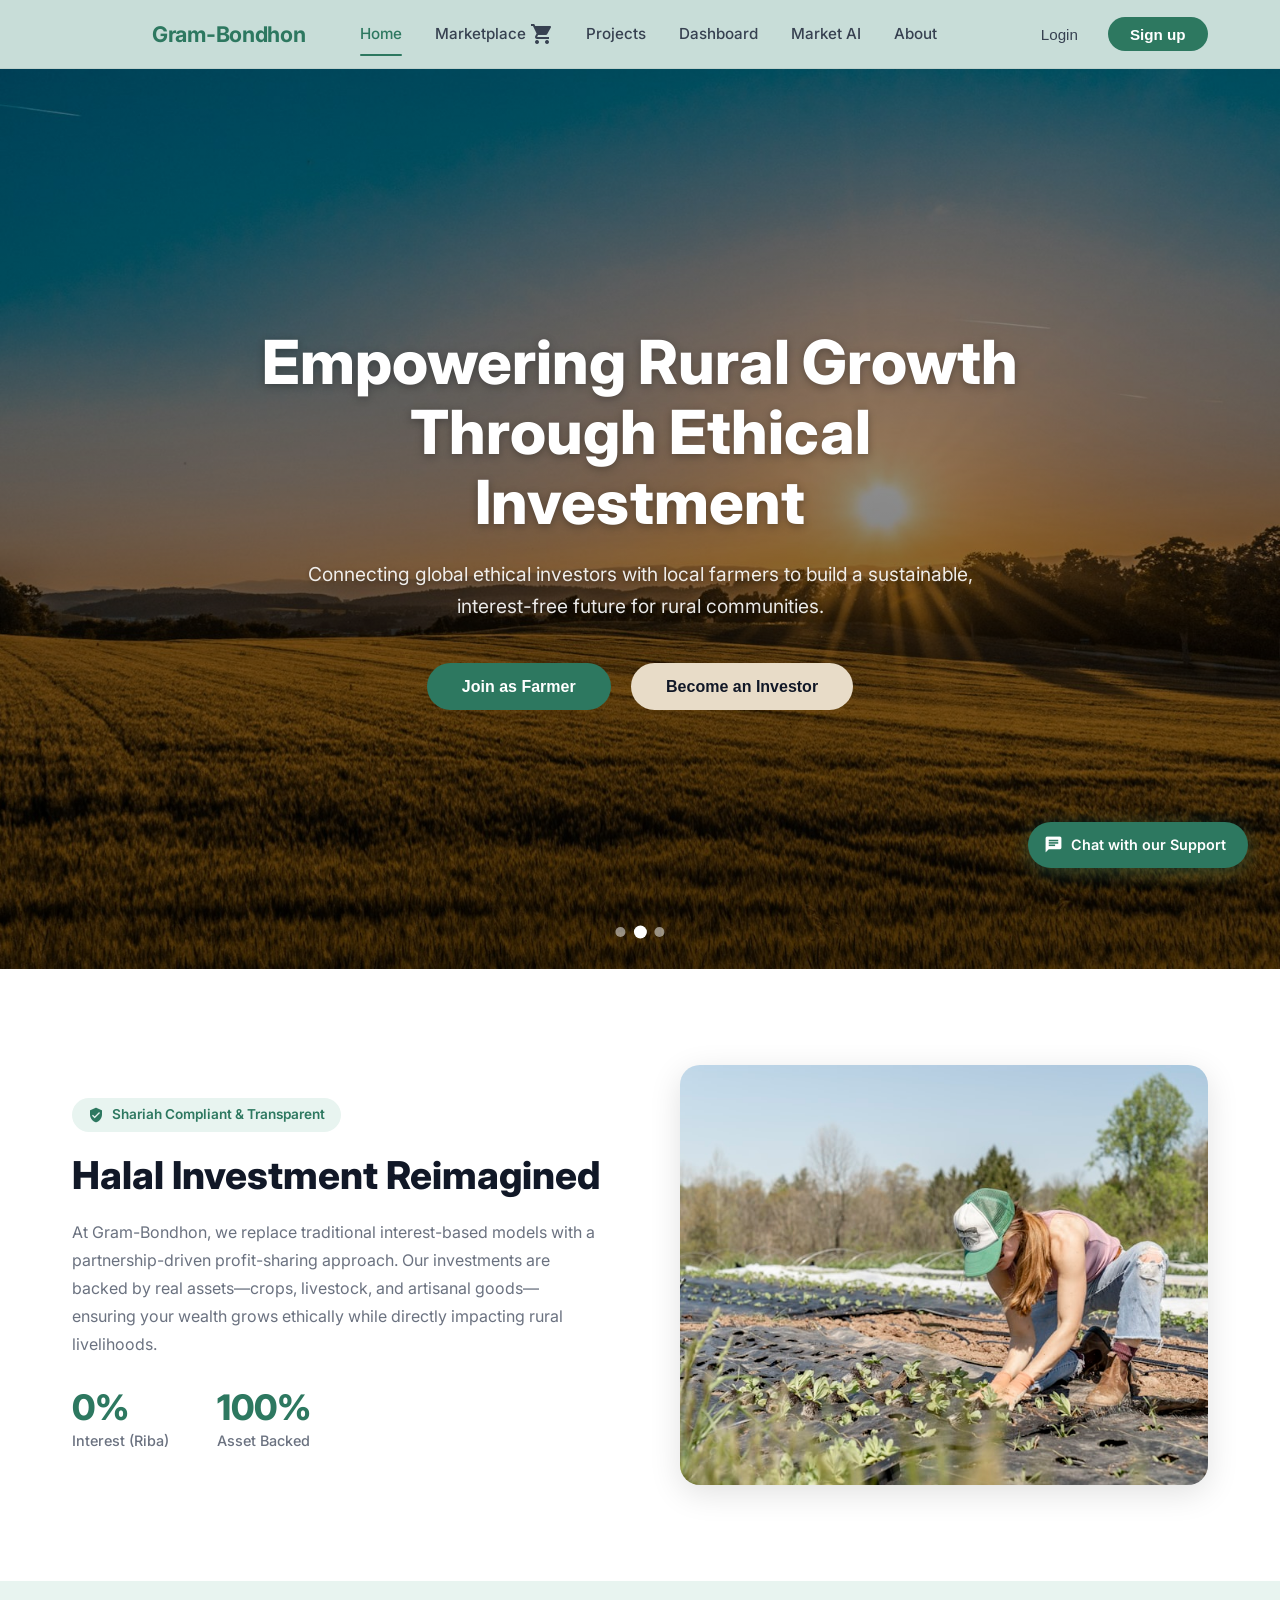
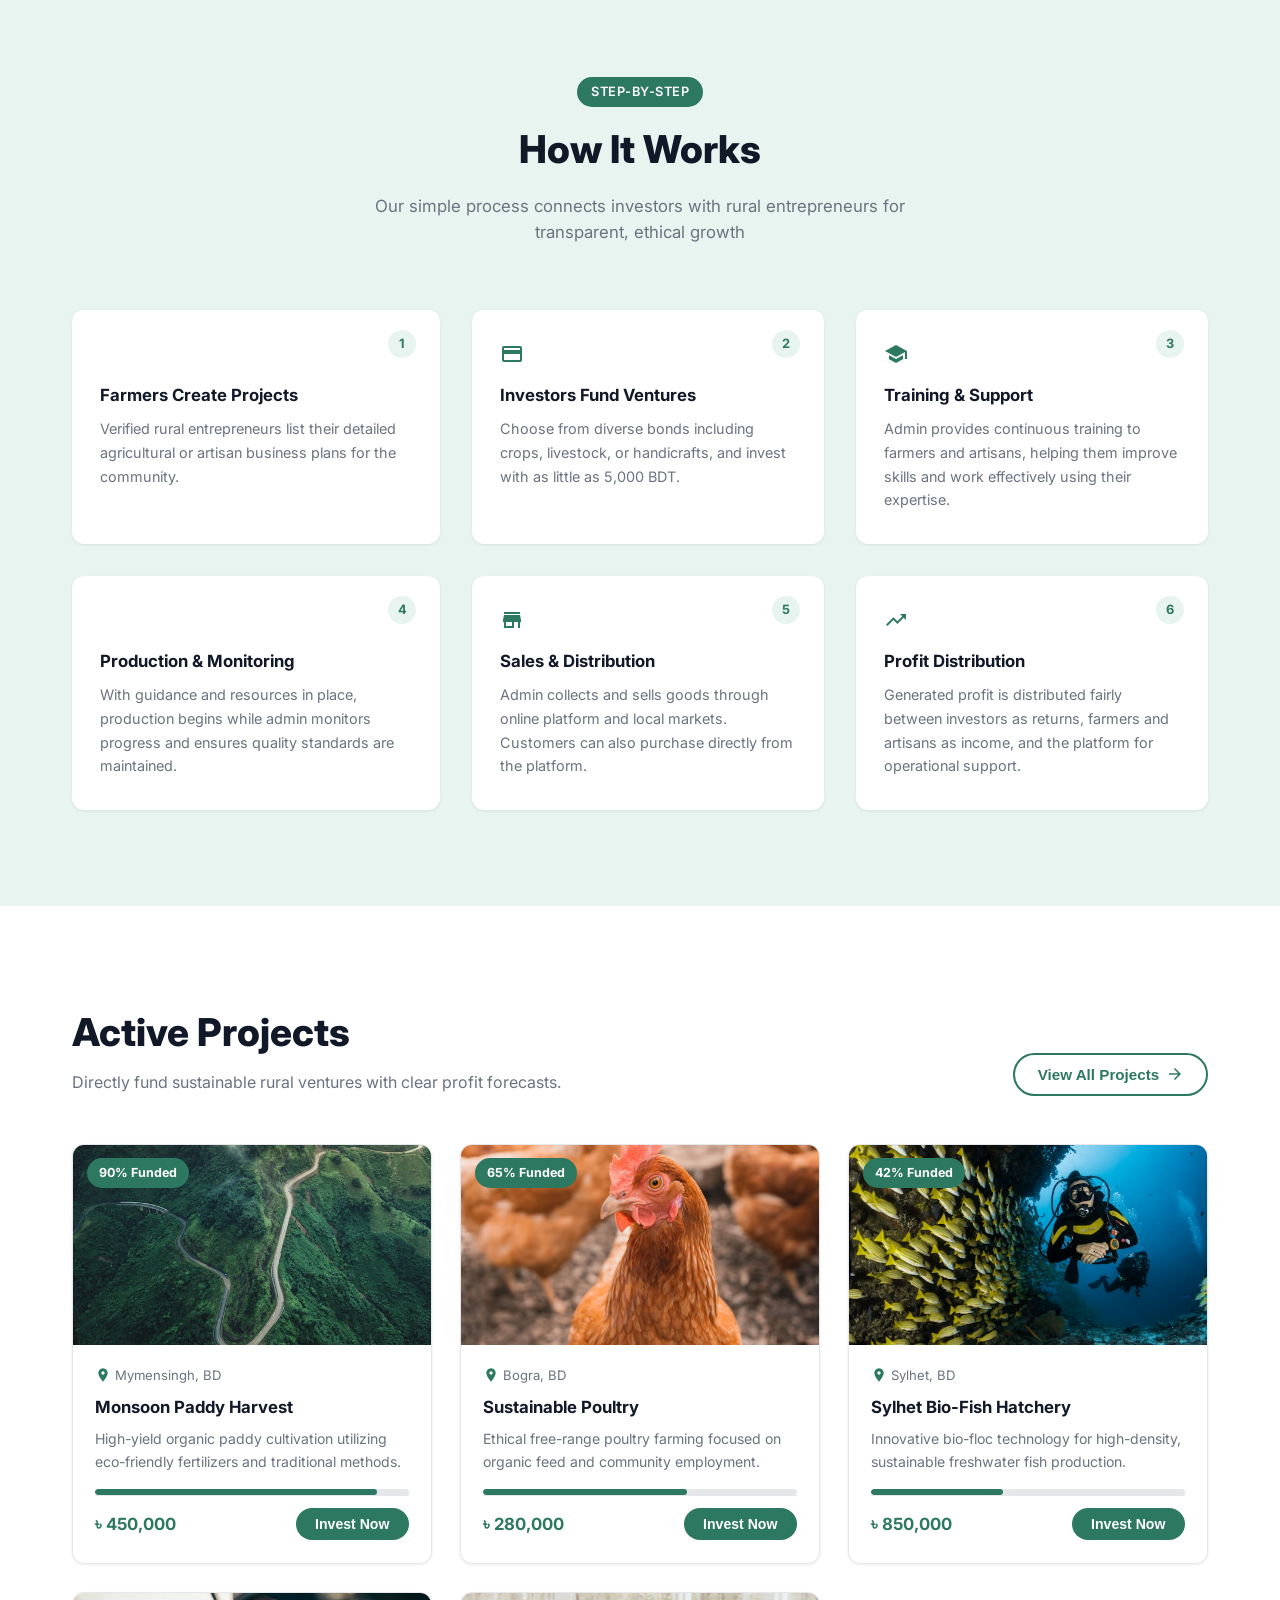
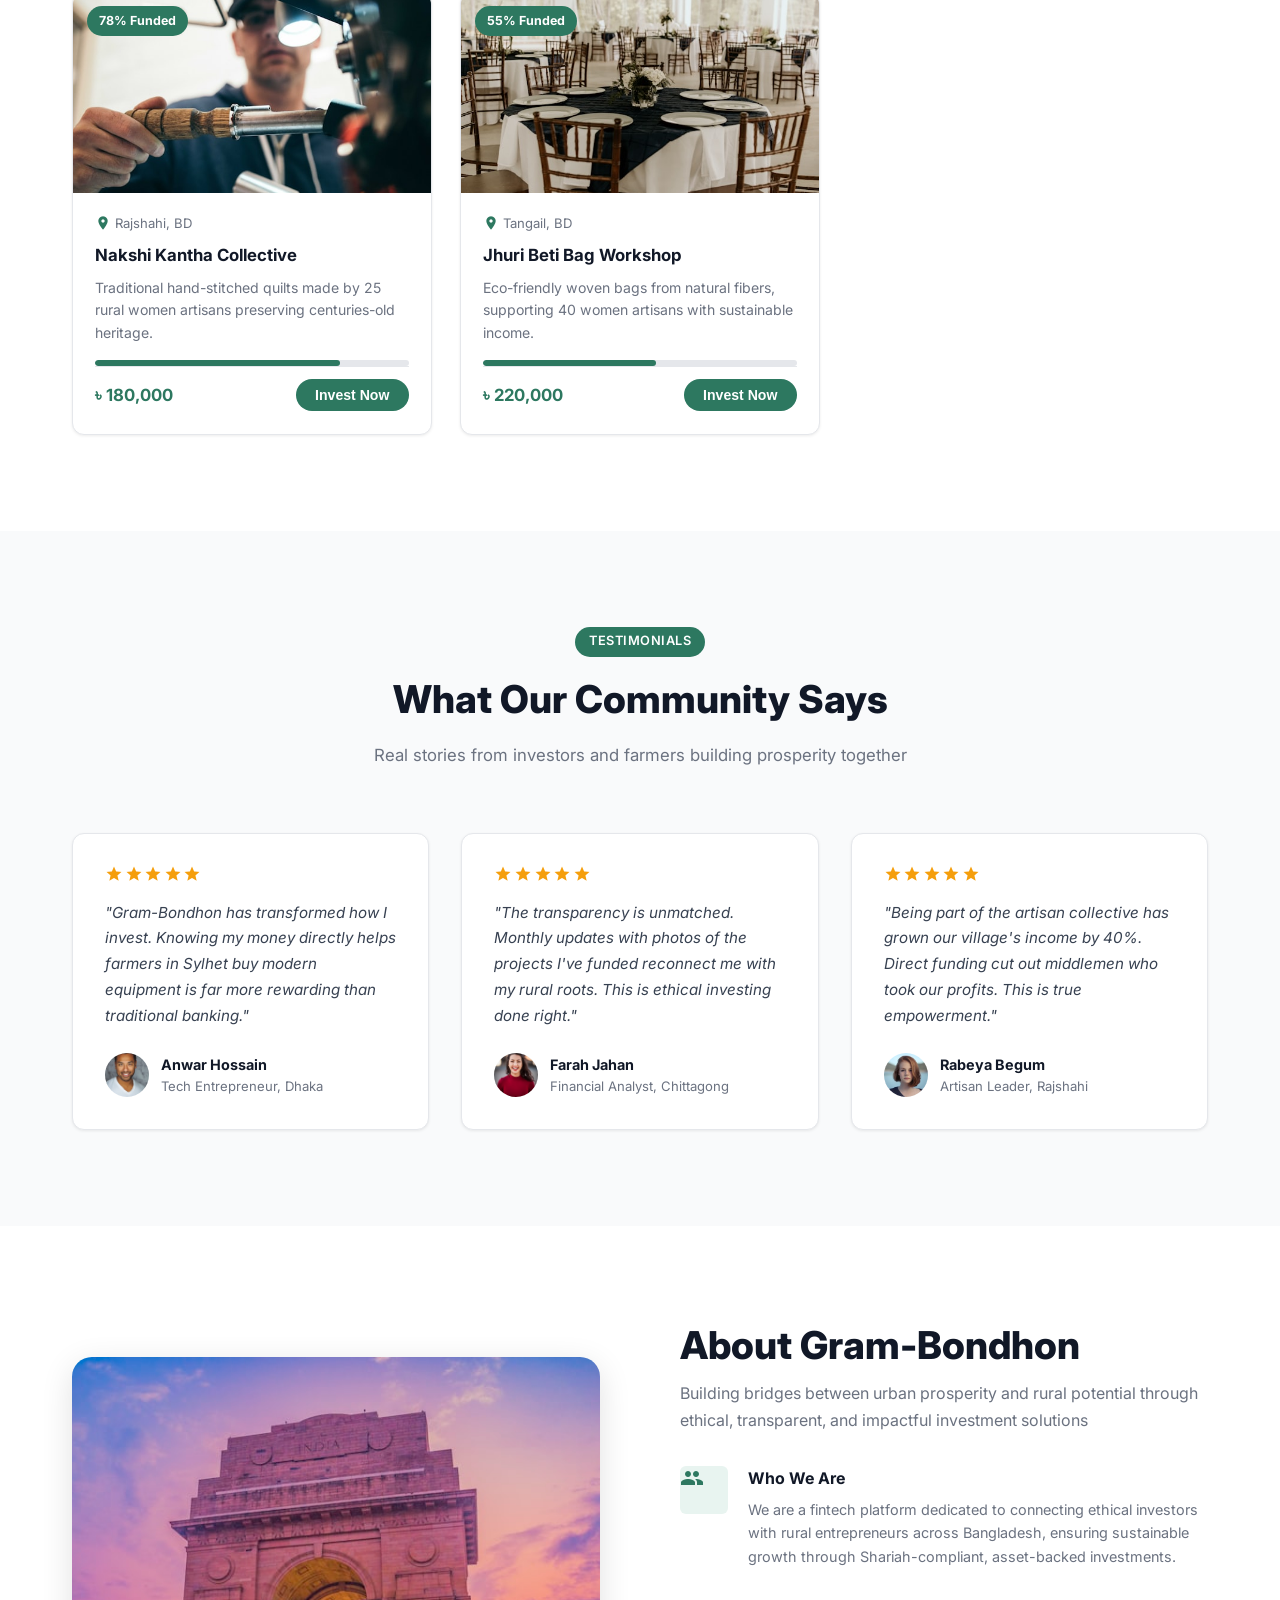
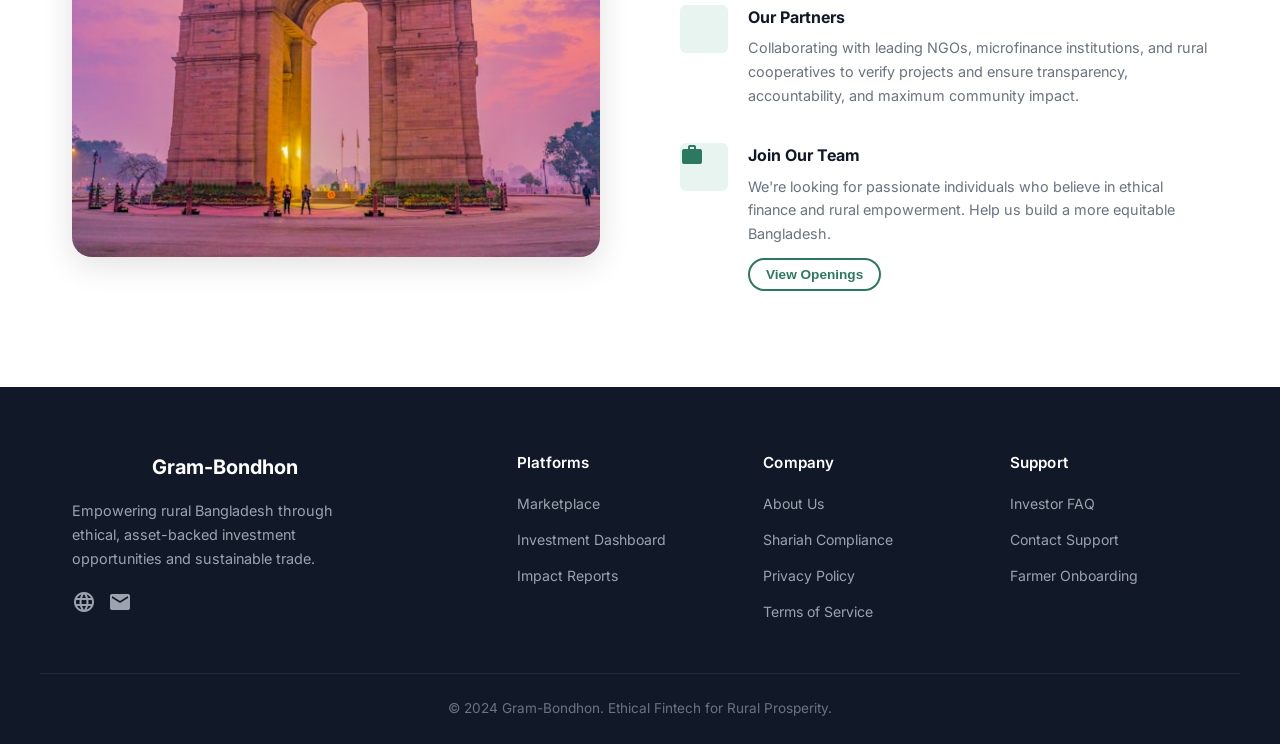
==== commit 23270bde: "Add AI Market Analysis page with ML engine" ====
--- a/index.html
+++ b/index.html
@@ -32,6 +32,7 @@
         </li>
         <li><a href="#projects" class="nav-link">Projects</a></li>
         <li><a href="dashboard.html" class="nav-link" target="_blank" rel="noopener">Dashboard</a></li>
+        <li><a href="market.html" class="nav-link" target="_blank" rel="noopener">Market AI</a></li>
         <li><a href="#about" class="nav-link">About</a></li>
       </ul>
       <div class="nav-auth">
@@ -52,6 +53,7 @@
       <li><a href="#marketplace" class="drawer-link">Marketplace</a></li>
       <li><a href="#projects" class="drawer-link">Projects</a></li>
       <li><a href="dashboard.html" class="drawer-link" target="_blank" rel="noopener">Dashboard</a></li>
+      <li><a href="market.html" class="drawer-link" target="_blank" rel="noopener">Market AI</a></li>
       <li><a href="#about" class="drawer-link">About</a></li>
     </ul>
     <div class="drawer-auth">
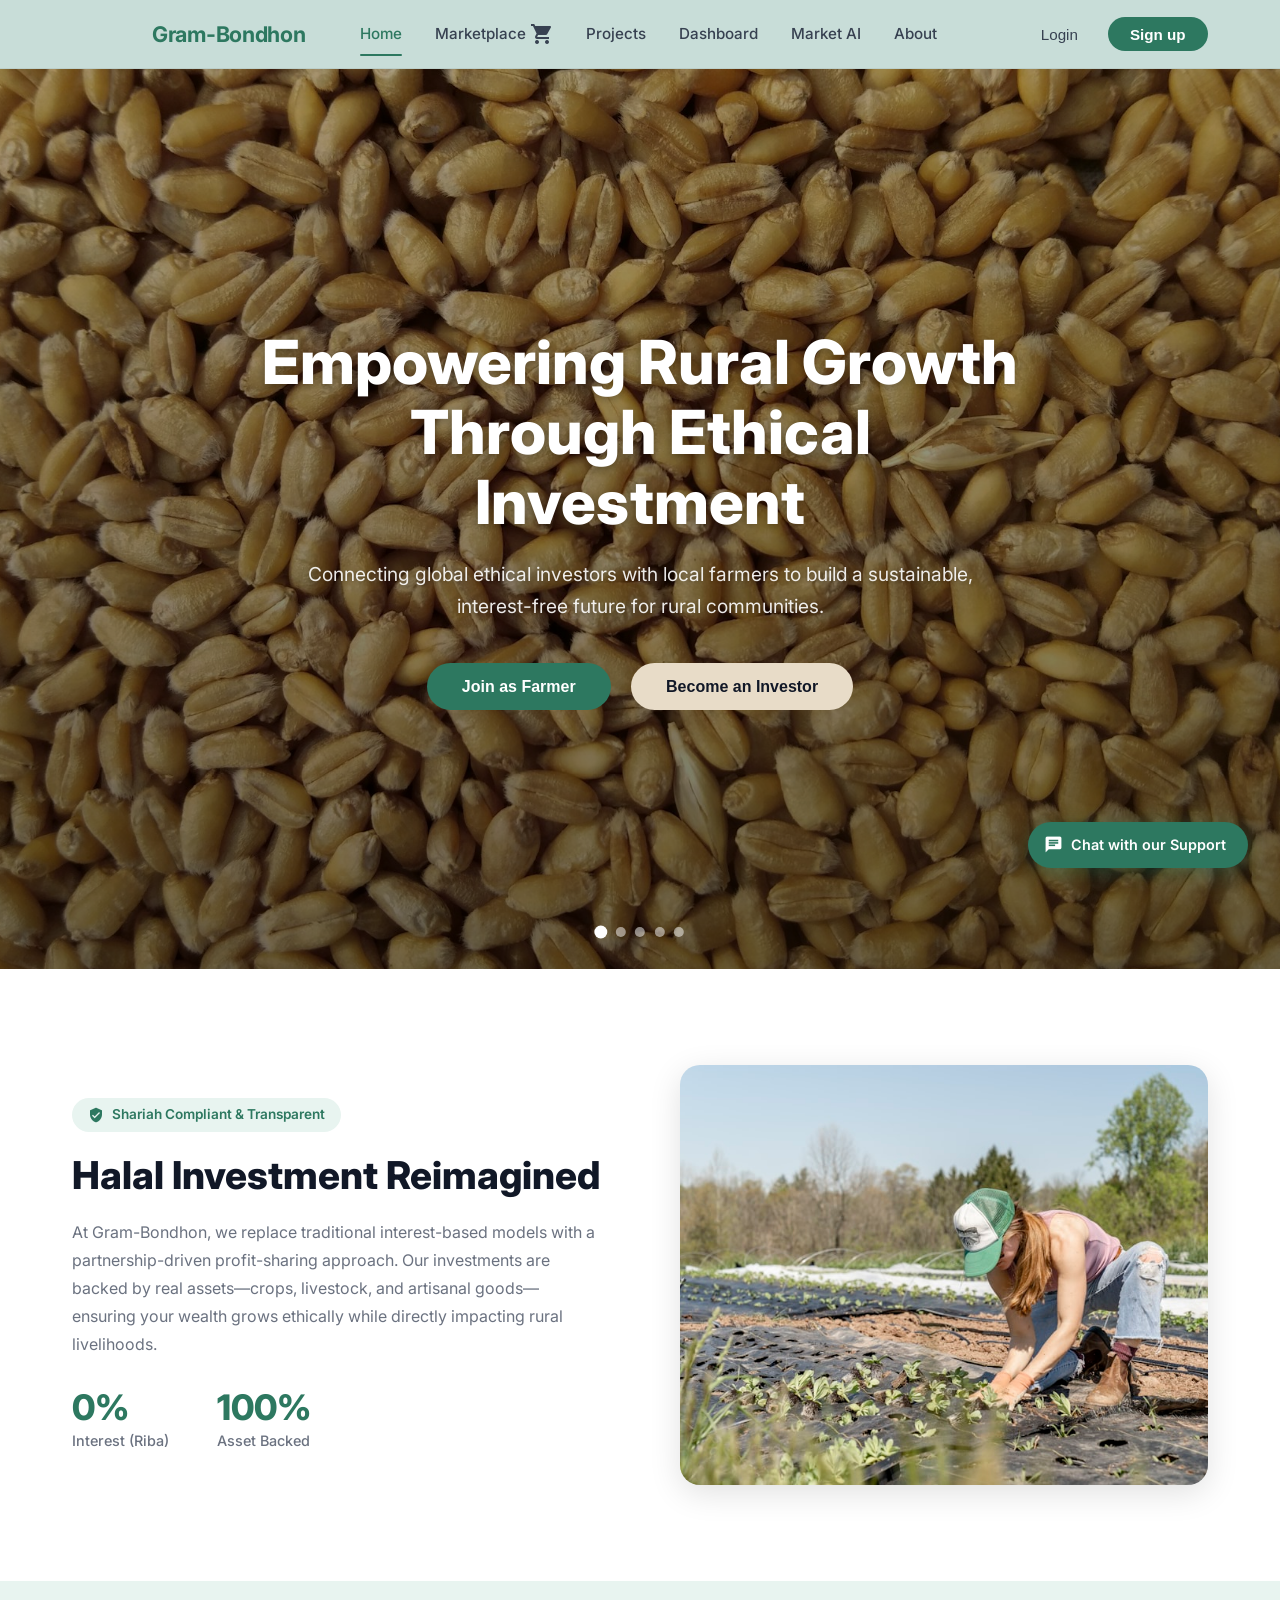
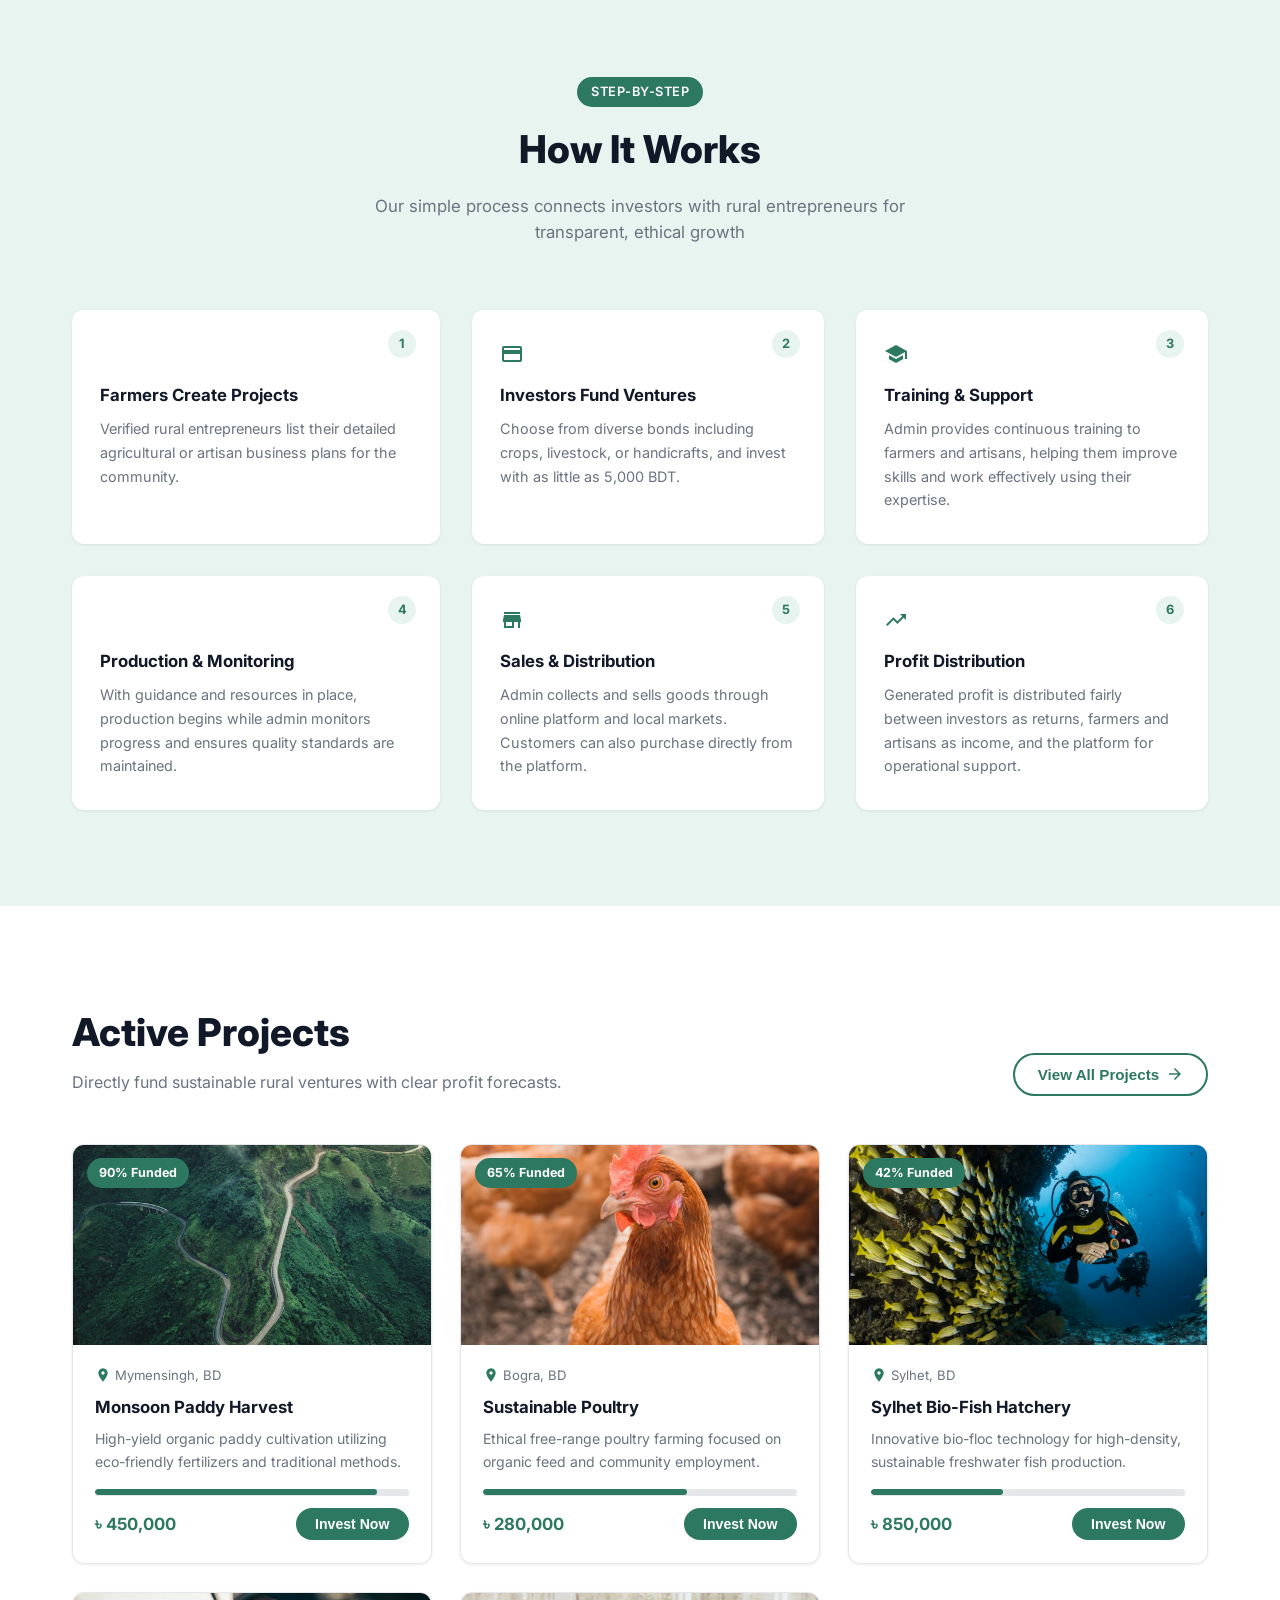
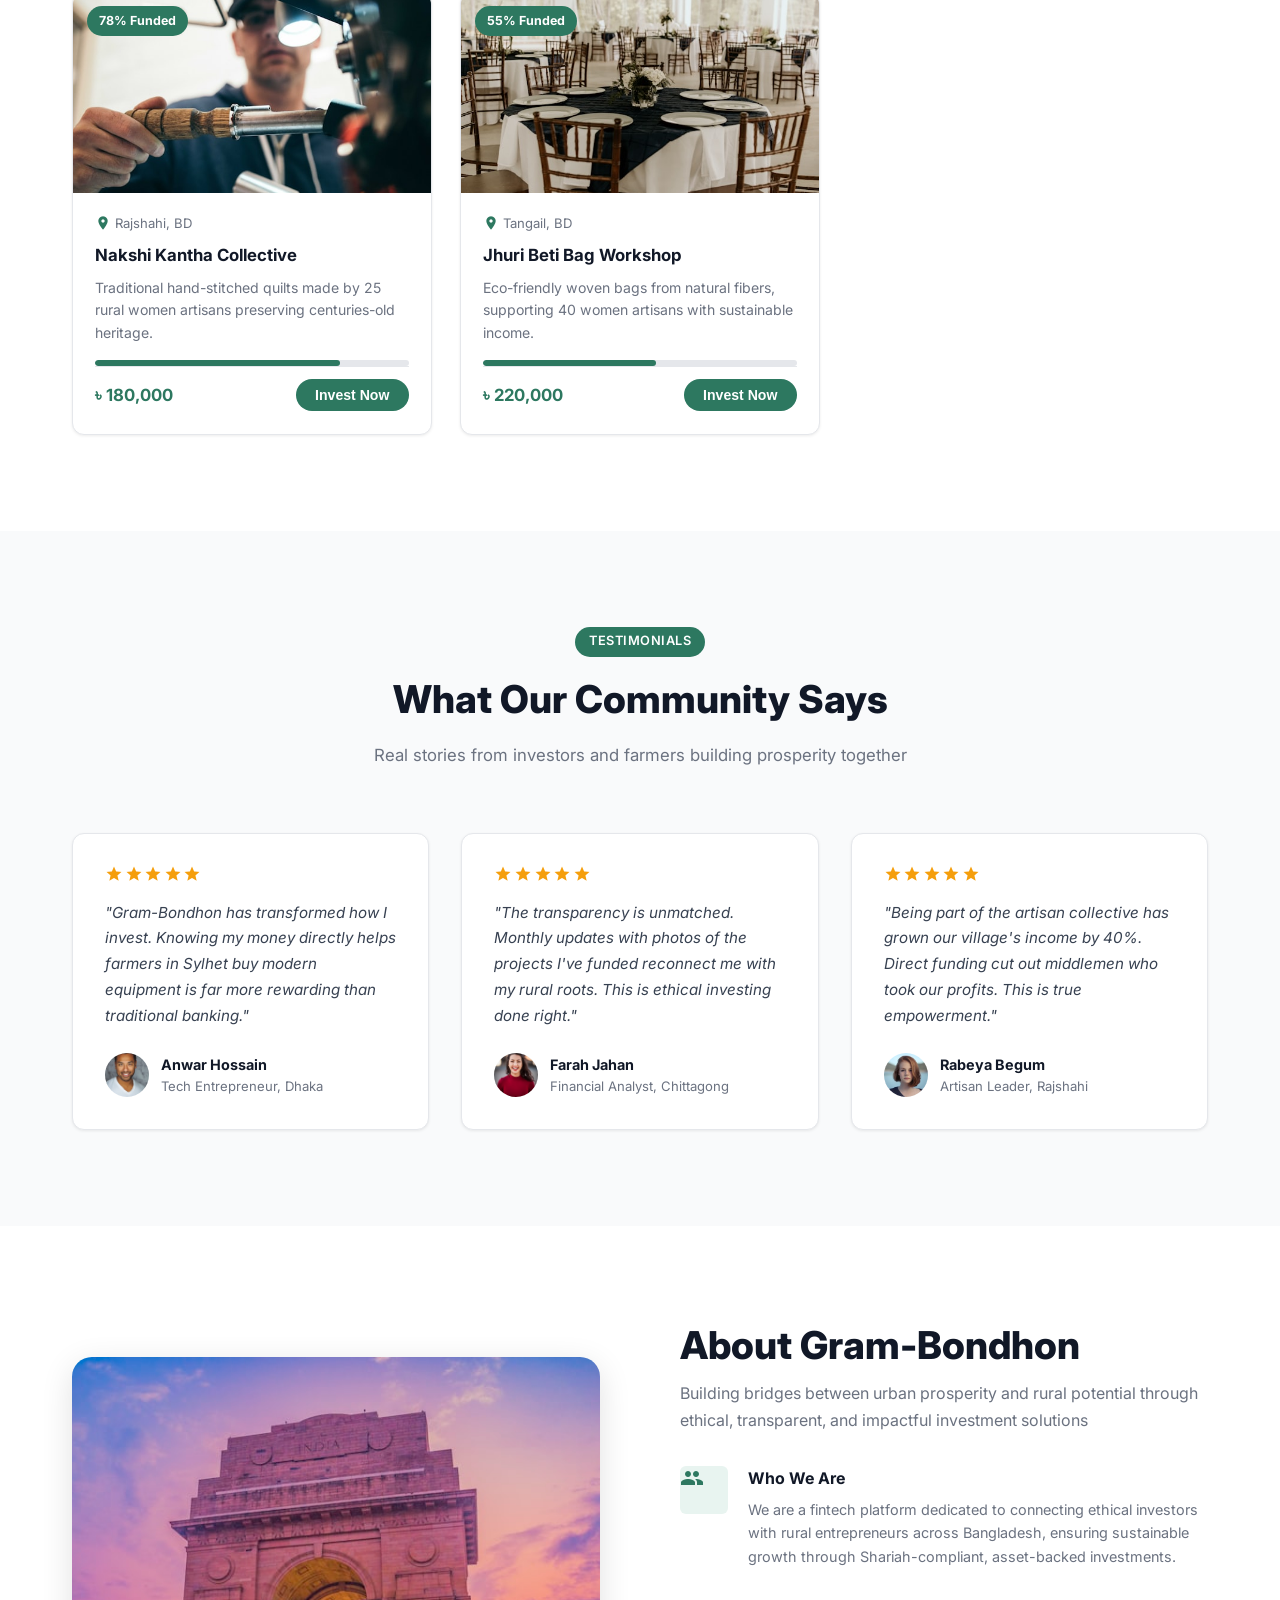
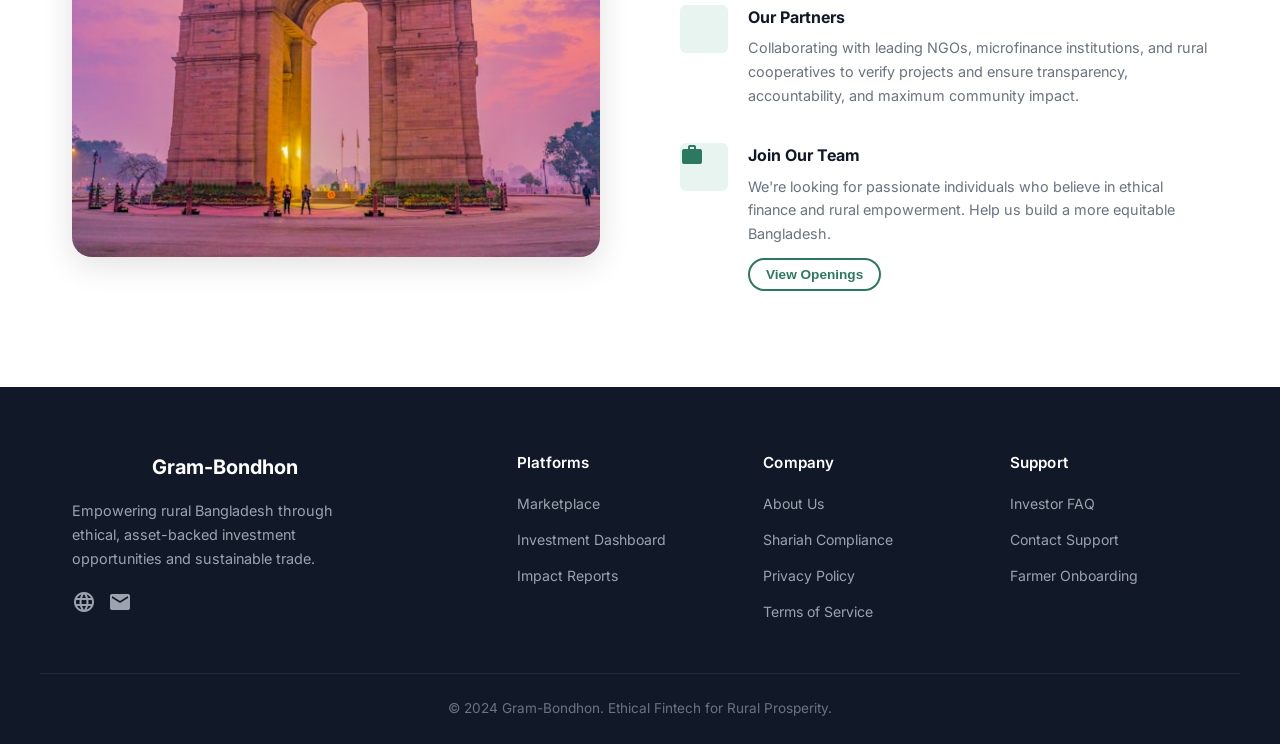
==== commit 2c82f43f: "Add Ken Burns hero slideshow with 5 images" ====
--- a/index.html
+++ b/index.html
@@ -68,9 +68,11 @@
     <!-- ============ HERO ============ -->
     <section class="hero" id="hero">
       <div class="hero-slides">
-        <div class="hero-slide active" style="background-image:url('assets/hero1.jpg')"></div>
-        <div class="hero-slide" style="background-image:url('assets/hero2.jpg')"></div>
-        <div class="hero-slide" style="background-image:url('assets/hero3.jpg')"></div>
+        <div class="hero-slide active kb-zoom-in"  style="background-image:url('assets/hero1.jpg')"></div>
+        <div class="hero-slide kb-pan-right"        style="background-image:url('assets/hero4.jpg')"></div>
+        <div class="hero-slide kb-zoom-out"         style="background-image:url('assets/hero2.jpg')"></div>
+        <div class="hero-slide kb-pan-left"         style="background-image:url('assets/hero5.jpg')"></div>
+        <div class="hero-slide kb-zoom-in"          style="background-image:url('assets/hero3.jpg')"></div>
       </div>
       <div class="hero-overlay"></div>
       <div class="hero-content">
--- a/css/styles.css
+++ b/css/styles.css
@@ -284,6 +284,49 @@
 
 .hero-slide.active { opacity: 1; }
 
+/* Ken Burns motion effects */
+.hero-slide.kb-zoom-in {
+  animation: none;
+}
+.hero-slide.kb-zoom-in.active {
+  animation: kbZoomIn 7s ease-out forwards;
+}
+.hero-slide.kb-zoom-out {
+  animation: none;
+}
+.hero-slide.kb-zoom-out.active {
+  animation: kbZoomOut 7s ease-out forwards;
+}
+.hero-slide.kb-pan-right {
+  animation: none;
+}
+.hero-slide.kb-pan-right.active {
+  animation: kbPanRight 7s ease-out forwards;
+}
+.hero-slide.kb-pan-left {
+  animation: none;
+}
+.hero-slide.kb-pan-left.active {
+  animation: kbPanLeft 7s ease-out forwards;
+}
+
+@keyframes kbZoomIn {
+  from { transform: scale(1.0); }
+  to   { transform: scale(1.12); }
+}
+@keyframes kbZoomOut {
+  from { transform: scale(1.12); }
+  to   { transform: scale(1.0); }
+}
+@keyframes kbPanRight {
+  from { transform: scale(1.08) translateX(-3%); }
+  to   { transform: scale(1.08) translateX(3%); }
+}
+@keyframes kbPanLeft {
+  from { transform: scale(1.08) translateX(3%); }
+  to   { transform: scale(1.08) translateX(-3%); }
+}
+
 .hero-overlay {
   position: absolute;
   inset: 0;
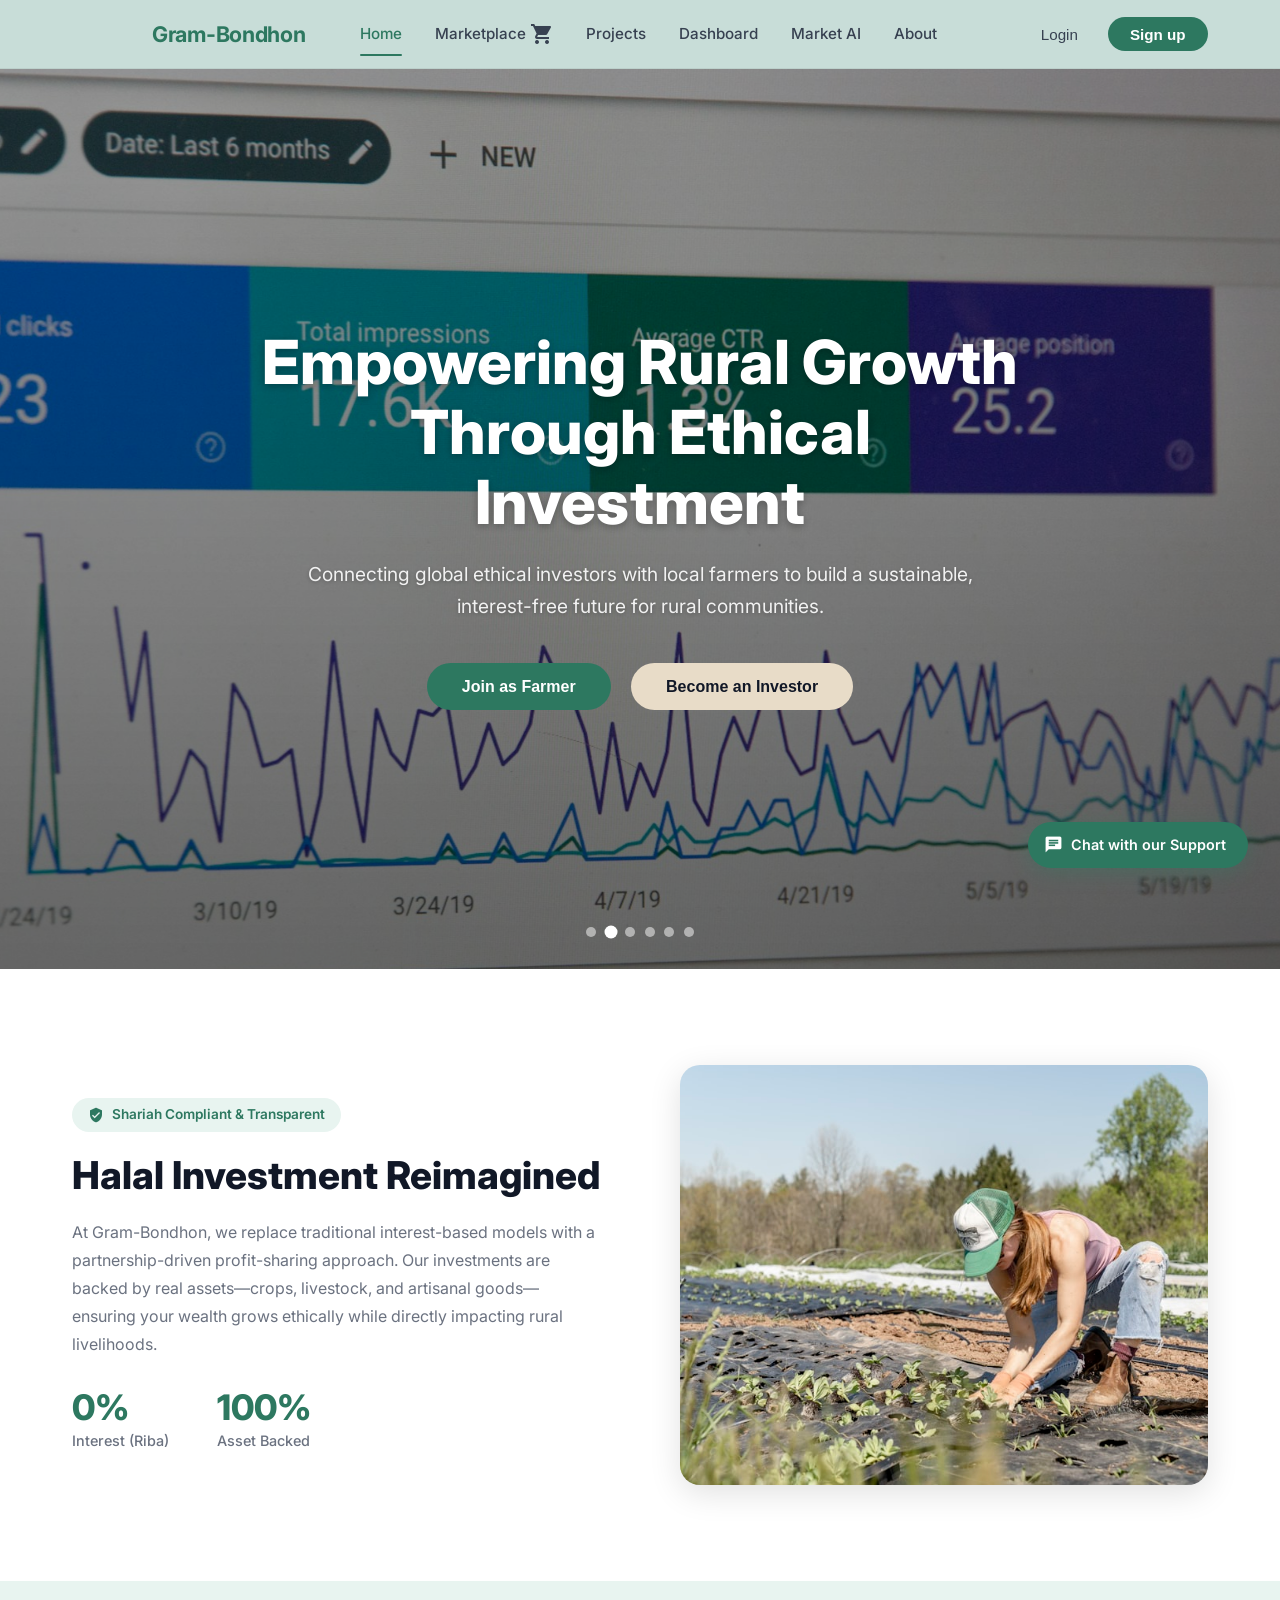
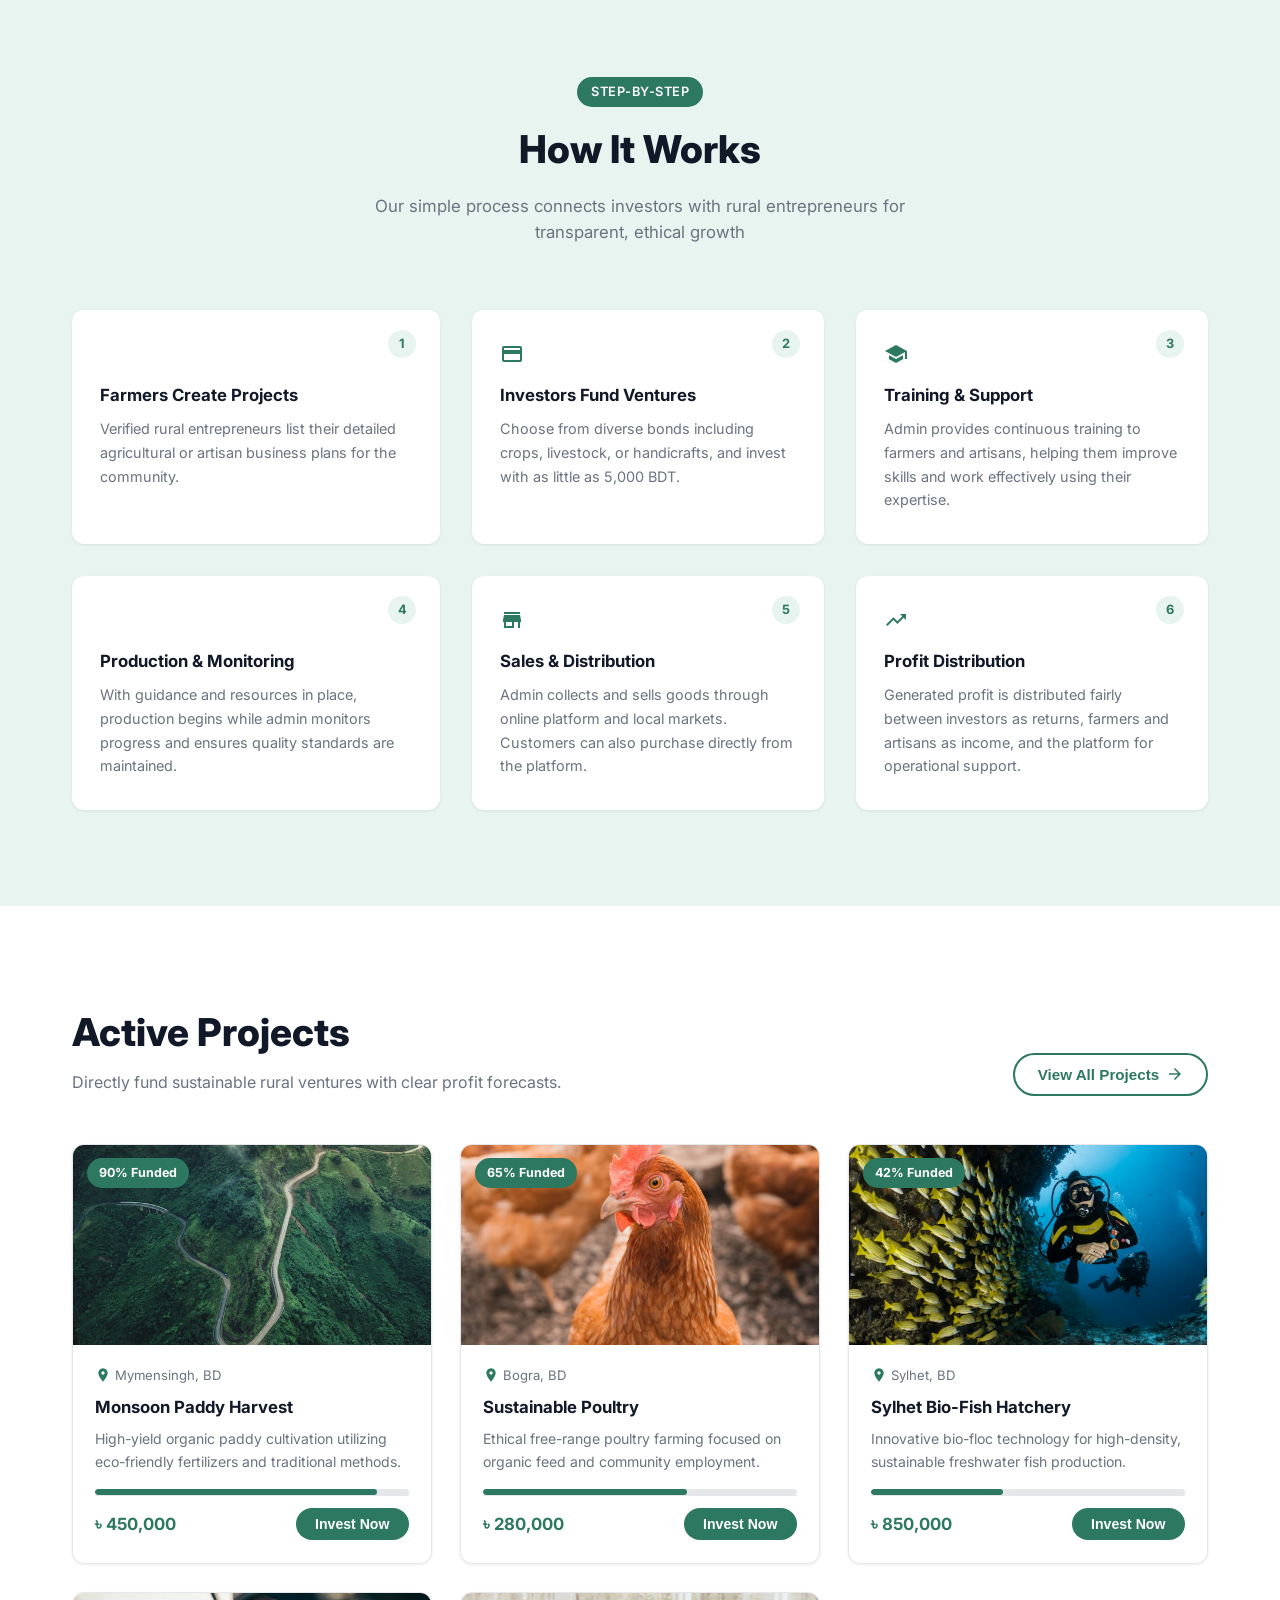
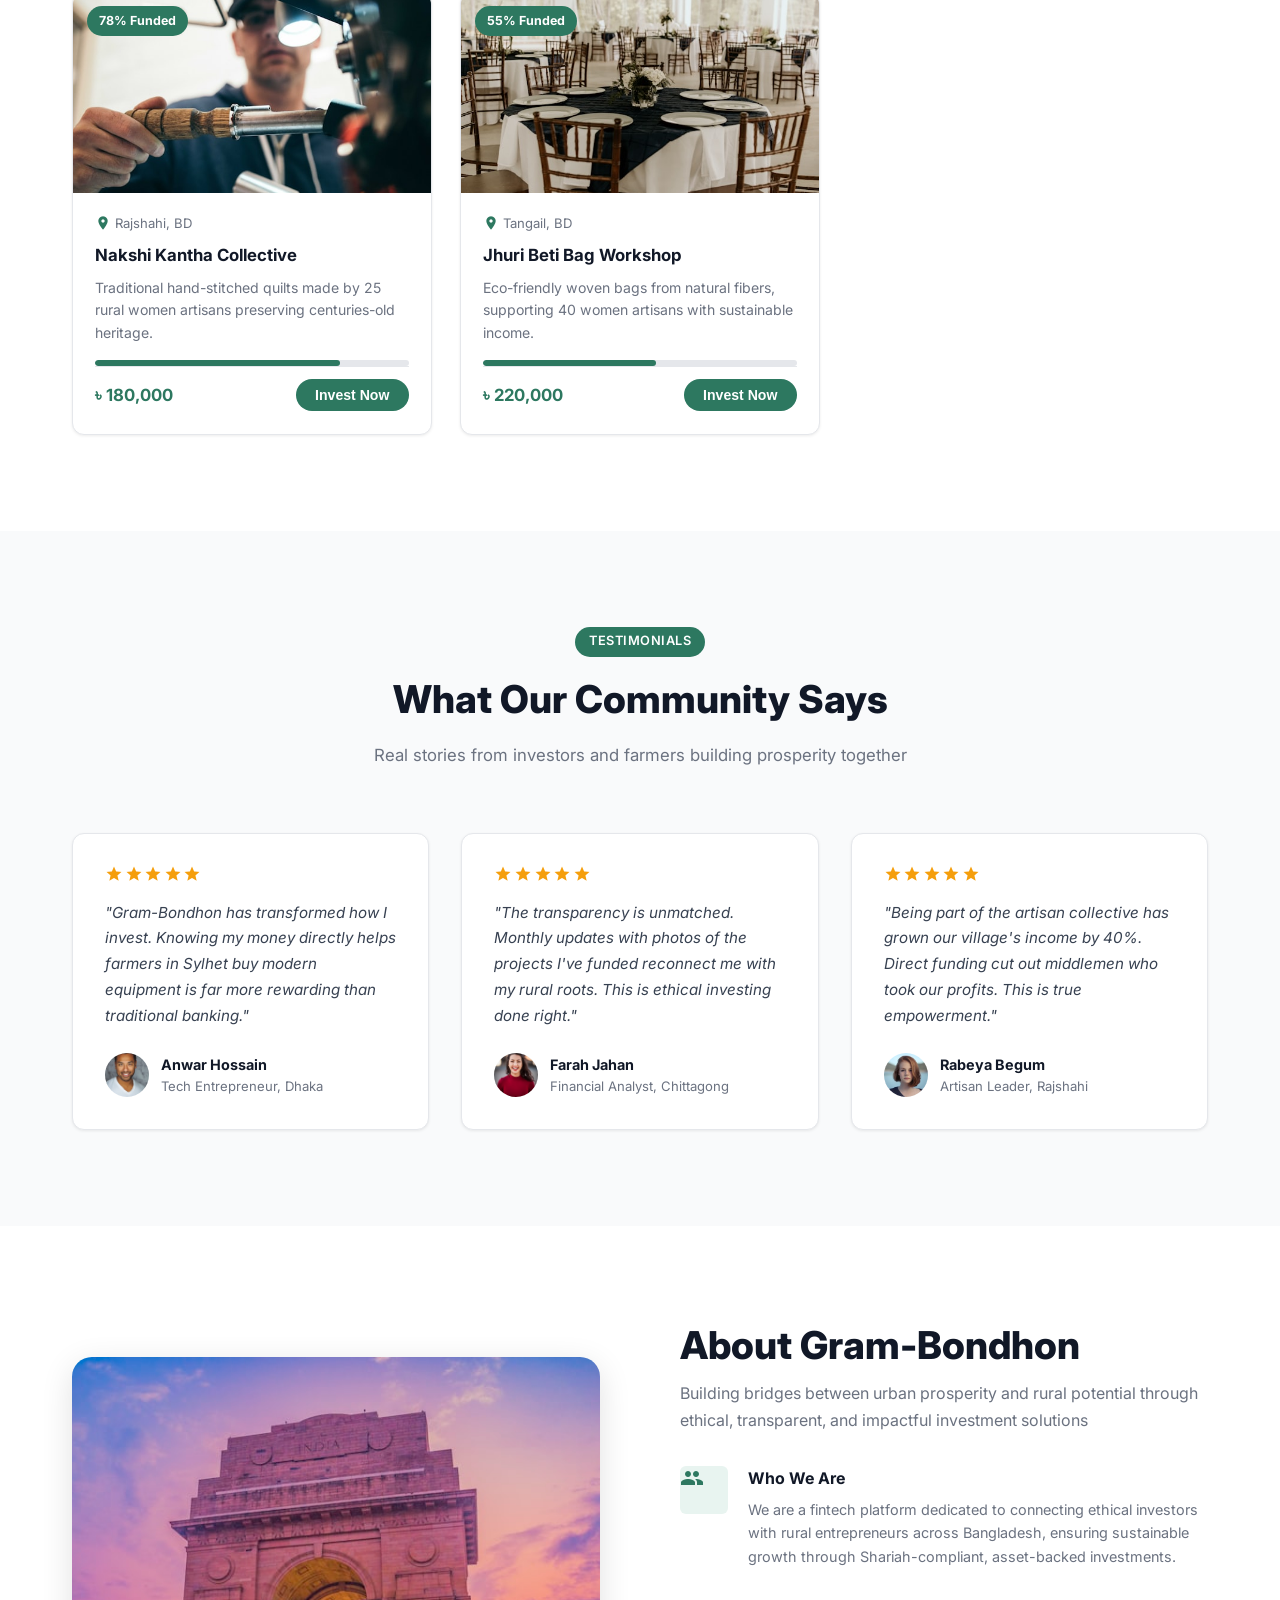
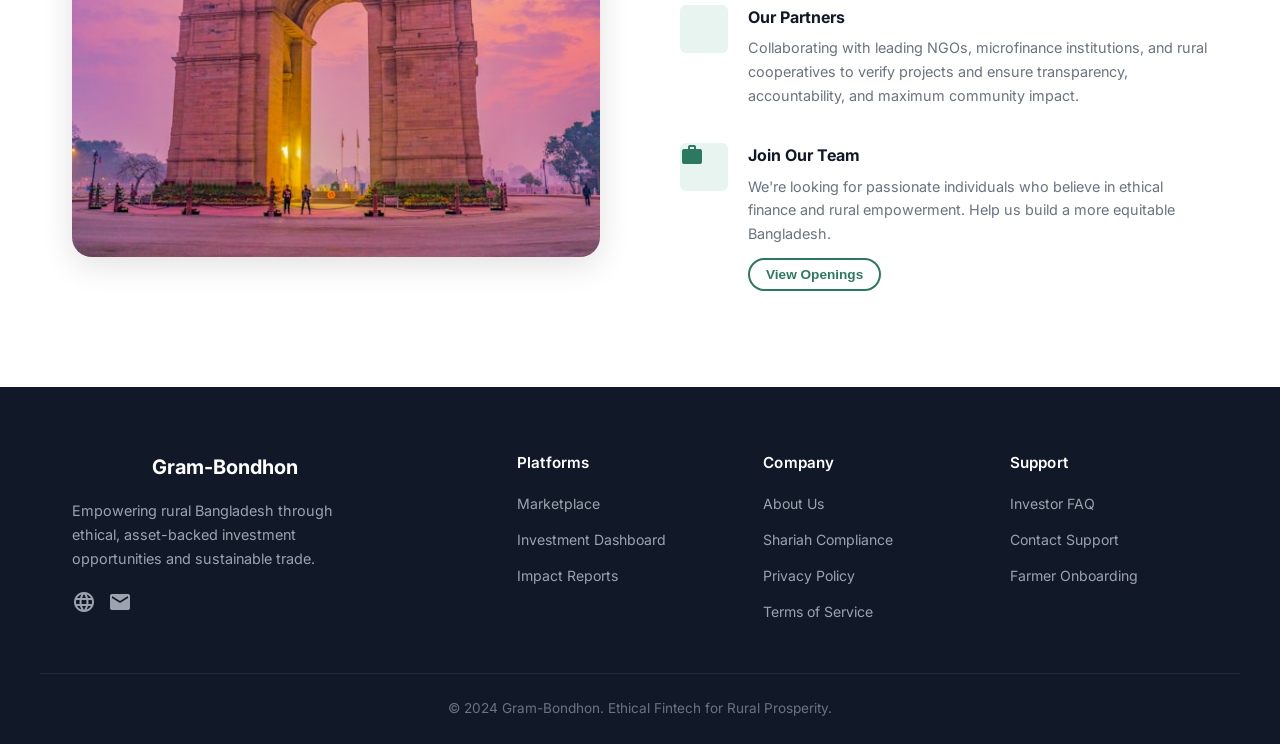
==== commit f4e7658a: "Add requested image to homepage hero slideshow" ====
--- a/index.html
+++ b/index.html
@@ -72,6 +72,7 @@
         <div class="hero-slide kb-pan-right"        style="background-image:url('assets/hero4.jpg')"></div>
         <div class="hero-slide kb-zoom-out"         style="background-image:url('assets/hero2.jpg')"></div>
         <div class="hero-slide kb-pan-left"         style="background-image:url('assets/hero5.jpg')"></div>
+        <div class="hero-slide kb-zoom-out"         style="background-image:url('assets/hero6.jpg')"></div>
         <div class="hero-slide kb-zoom-in"          style="background-image:url('assets/hero3.jpg')"></div>
       </div>
       <div class="hero-overlay"></div>
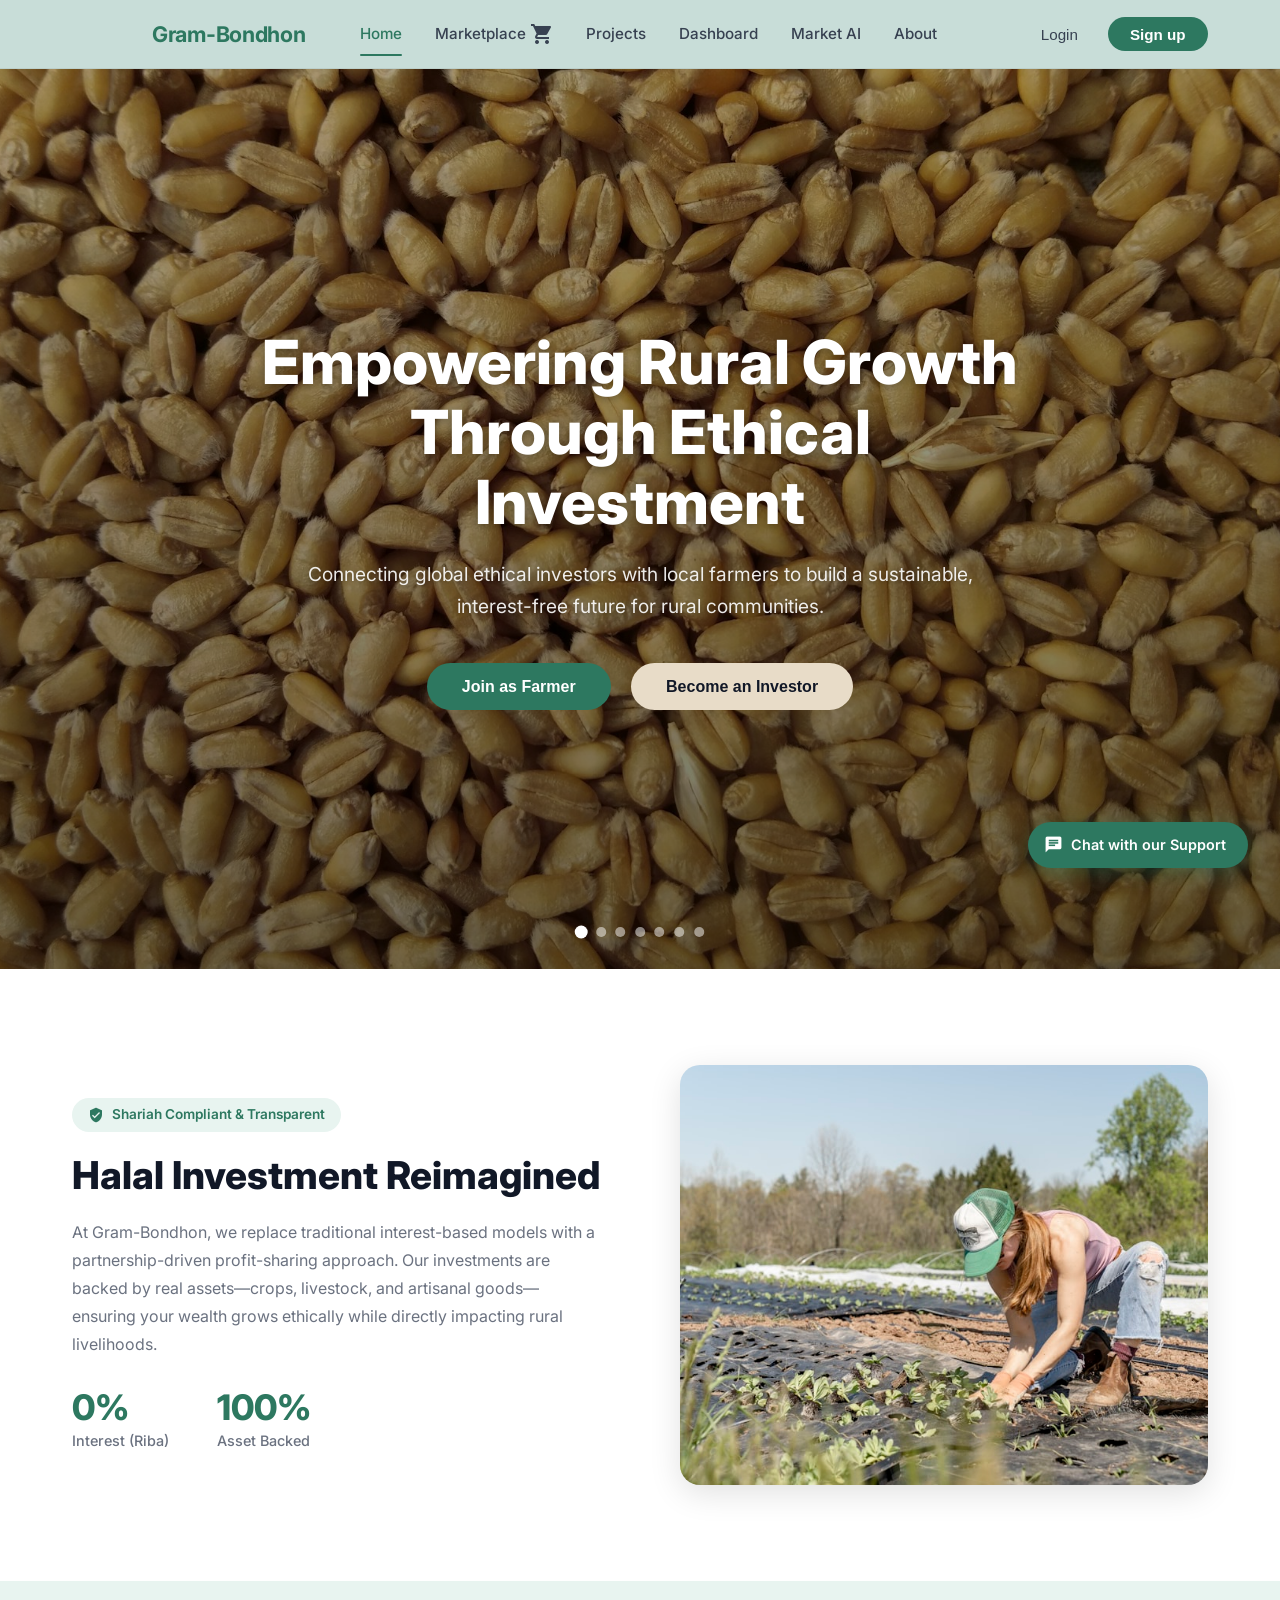
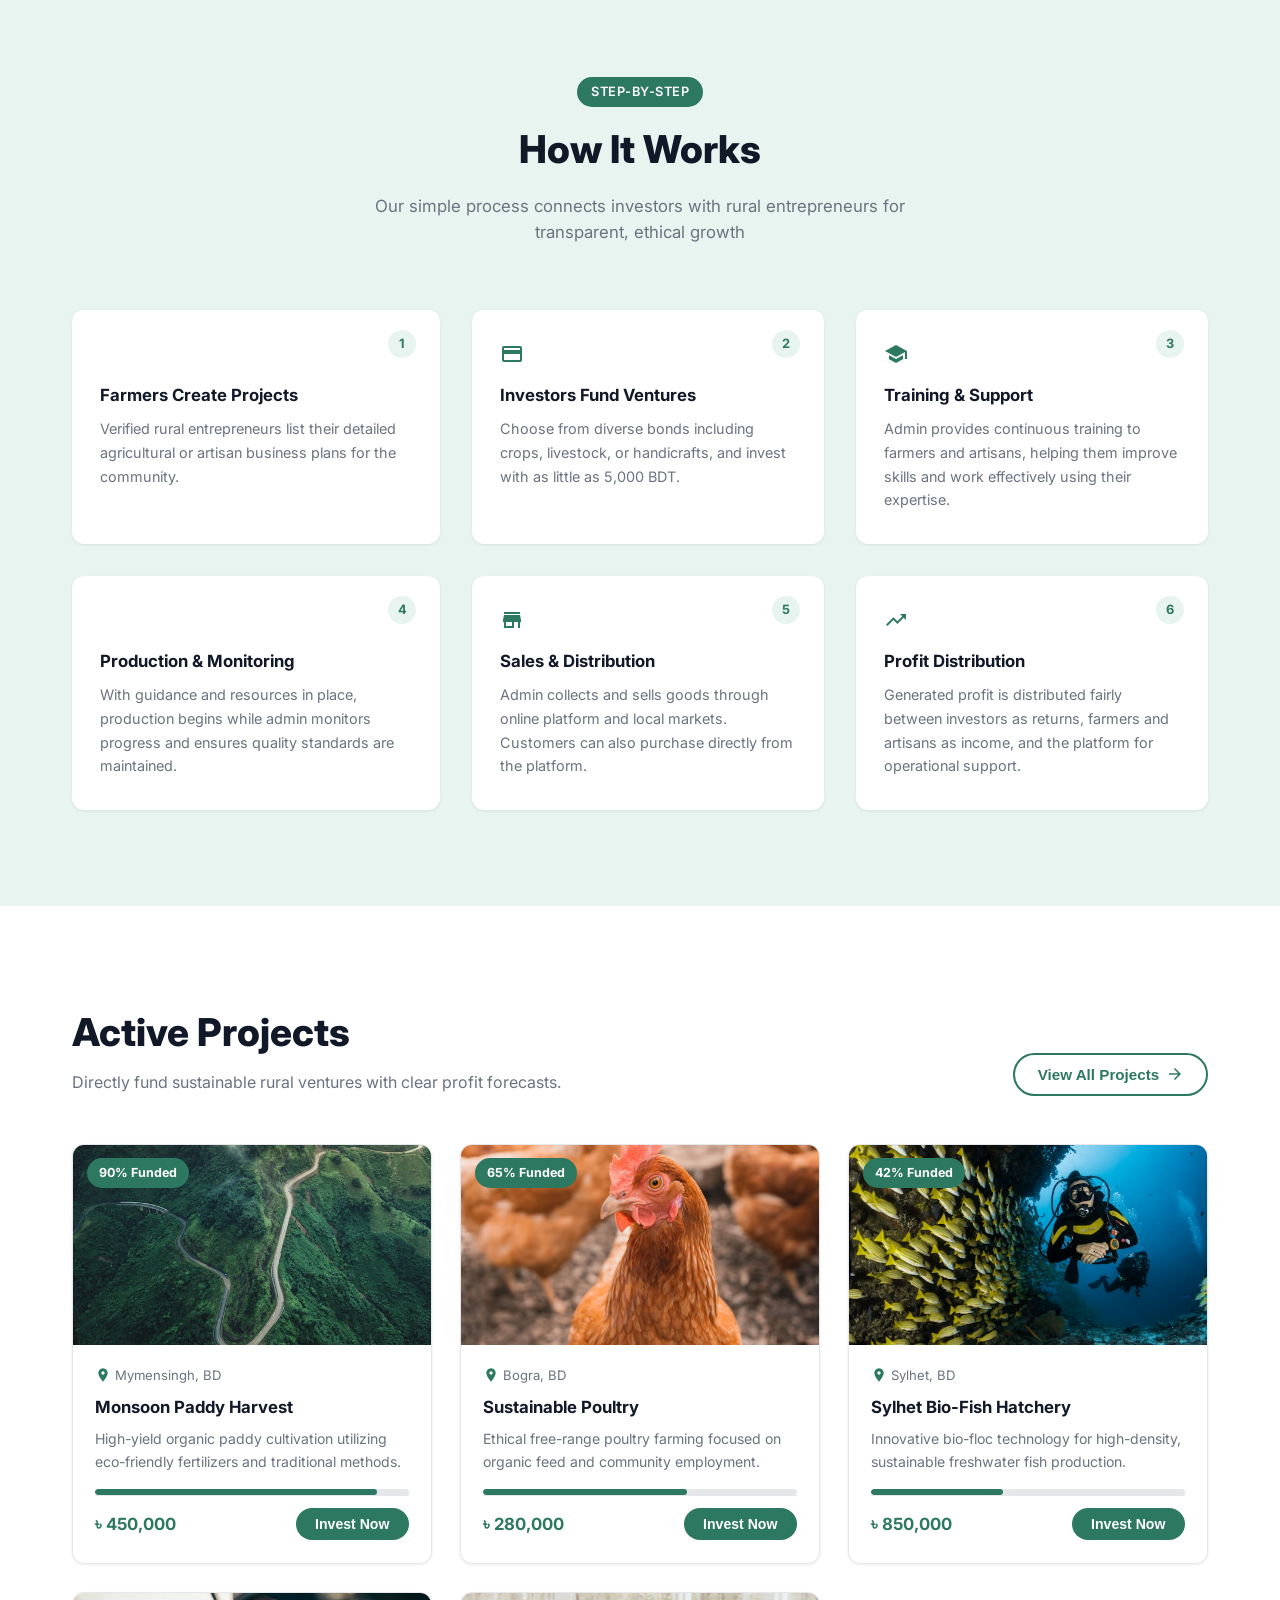
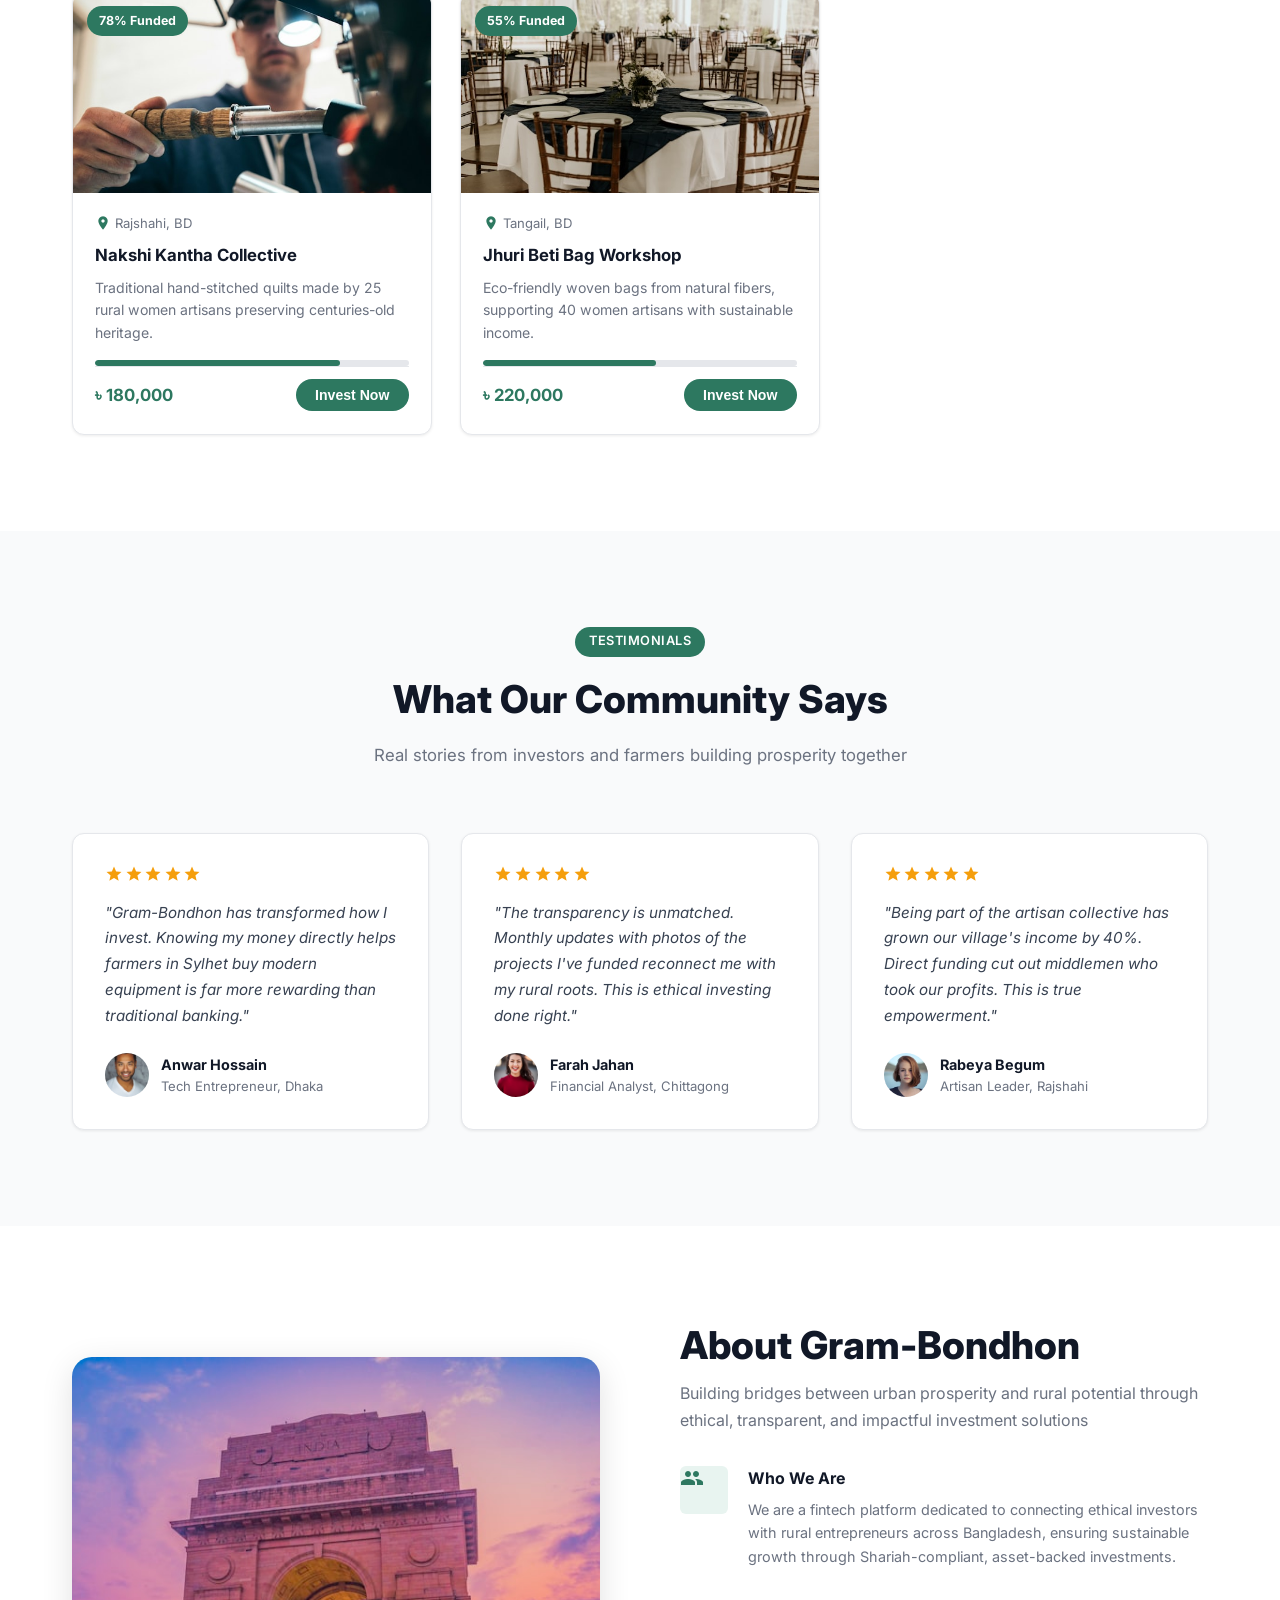
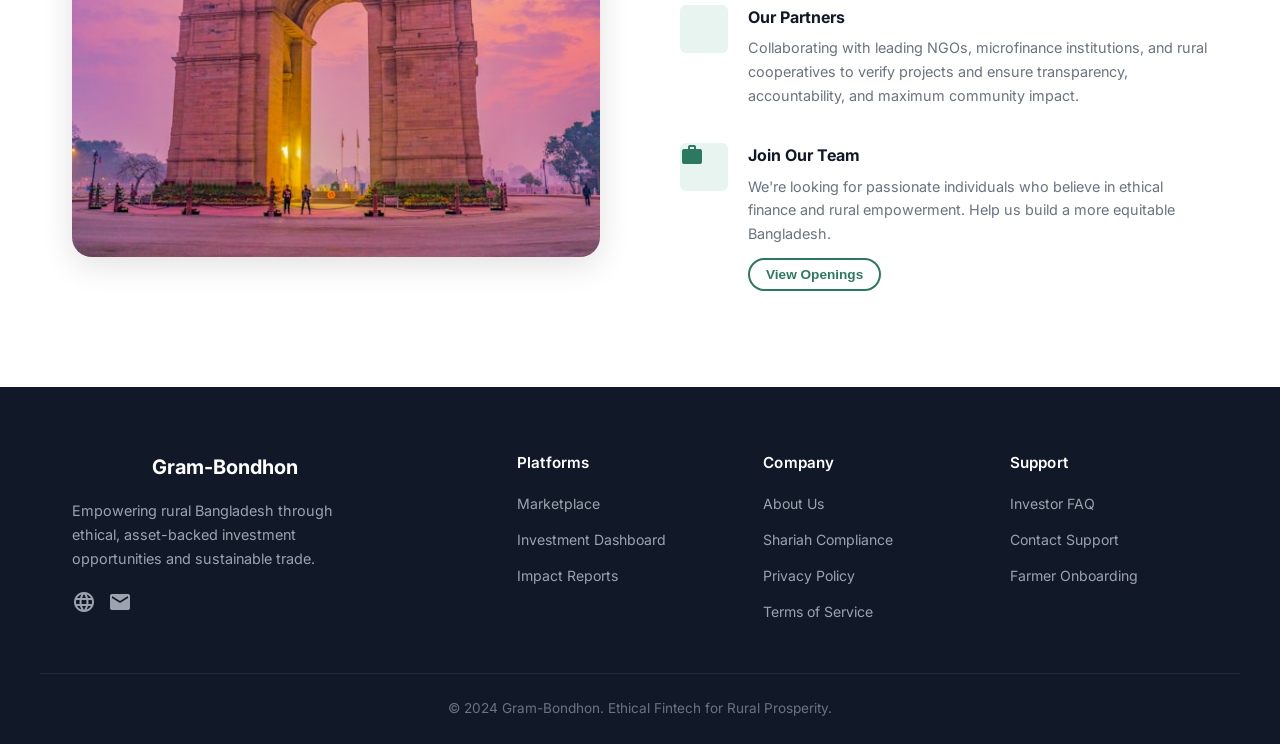
==== commit a620c483: "Add hero-nakshi.jpg and user hero4.jpg to slideshow" ====
--- a/index.html
+++ b/index.html
@@ -69,11 +69,12 @@
     <section class="hero" id="hero">
       <div class="hero-slides">
         <div class="hero-slide active kb-zoom-in"  style="background-image:url('assets/hero1.jpg')"></div>
-        <div class="hero-slide kb-pan-right"        style="background-image:url('assets/hero4.jpg')"></div>
-        <div class="hero-slide kb-zoom-out"         style="background-image:url('assets/hero2.jpg')"></div>
-        <div class="hero-slide kb-pan-left"         style="background-image:url('assets/hero5.jpg')"></div>
-        <div class="hero-slide kb-zoom-out"         style="background-image:url('assets/hero6.jpg')"></div>
-        <div class="hero-slide kb-zoom-in"          style="background-image:url('assets/hero3.jpg')"></div>
+        <div class="hero-slide kb-zoom-out"        style="background-image:url('assets/hero-nakshi.jpg')"></div>
+        <div class="hero-slide kb-pan-right"       style="background-image:url('assets/hero4.jpg')"></div>
+        <div class="hero-slide kb-zoom-out"        style="background-image:url('assets/hero2.jpg')"></div>
+        <div class="hero-slide kb-pan-left"        style="background-image:url('assets/hero5.jpg')"></div>
+        <div class="hero-slide kb-zoom-out"        style="background-image:url('assets/hero6.jpg')"></div>
+        <div class="hero-slide kb-zoom-in"         style="background-image:url('assets/hero3.jpg')"></div>
       </div>
       <div class="hero-overlay"></div>
       <div class="hero-content">
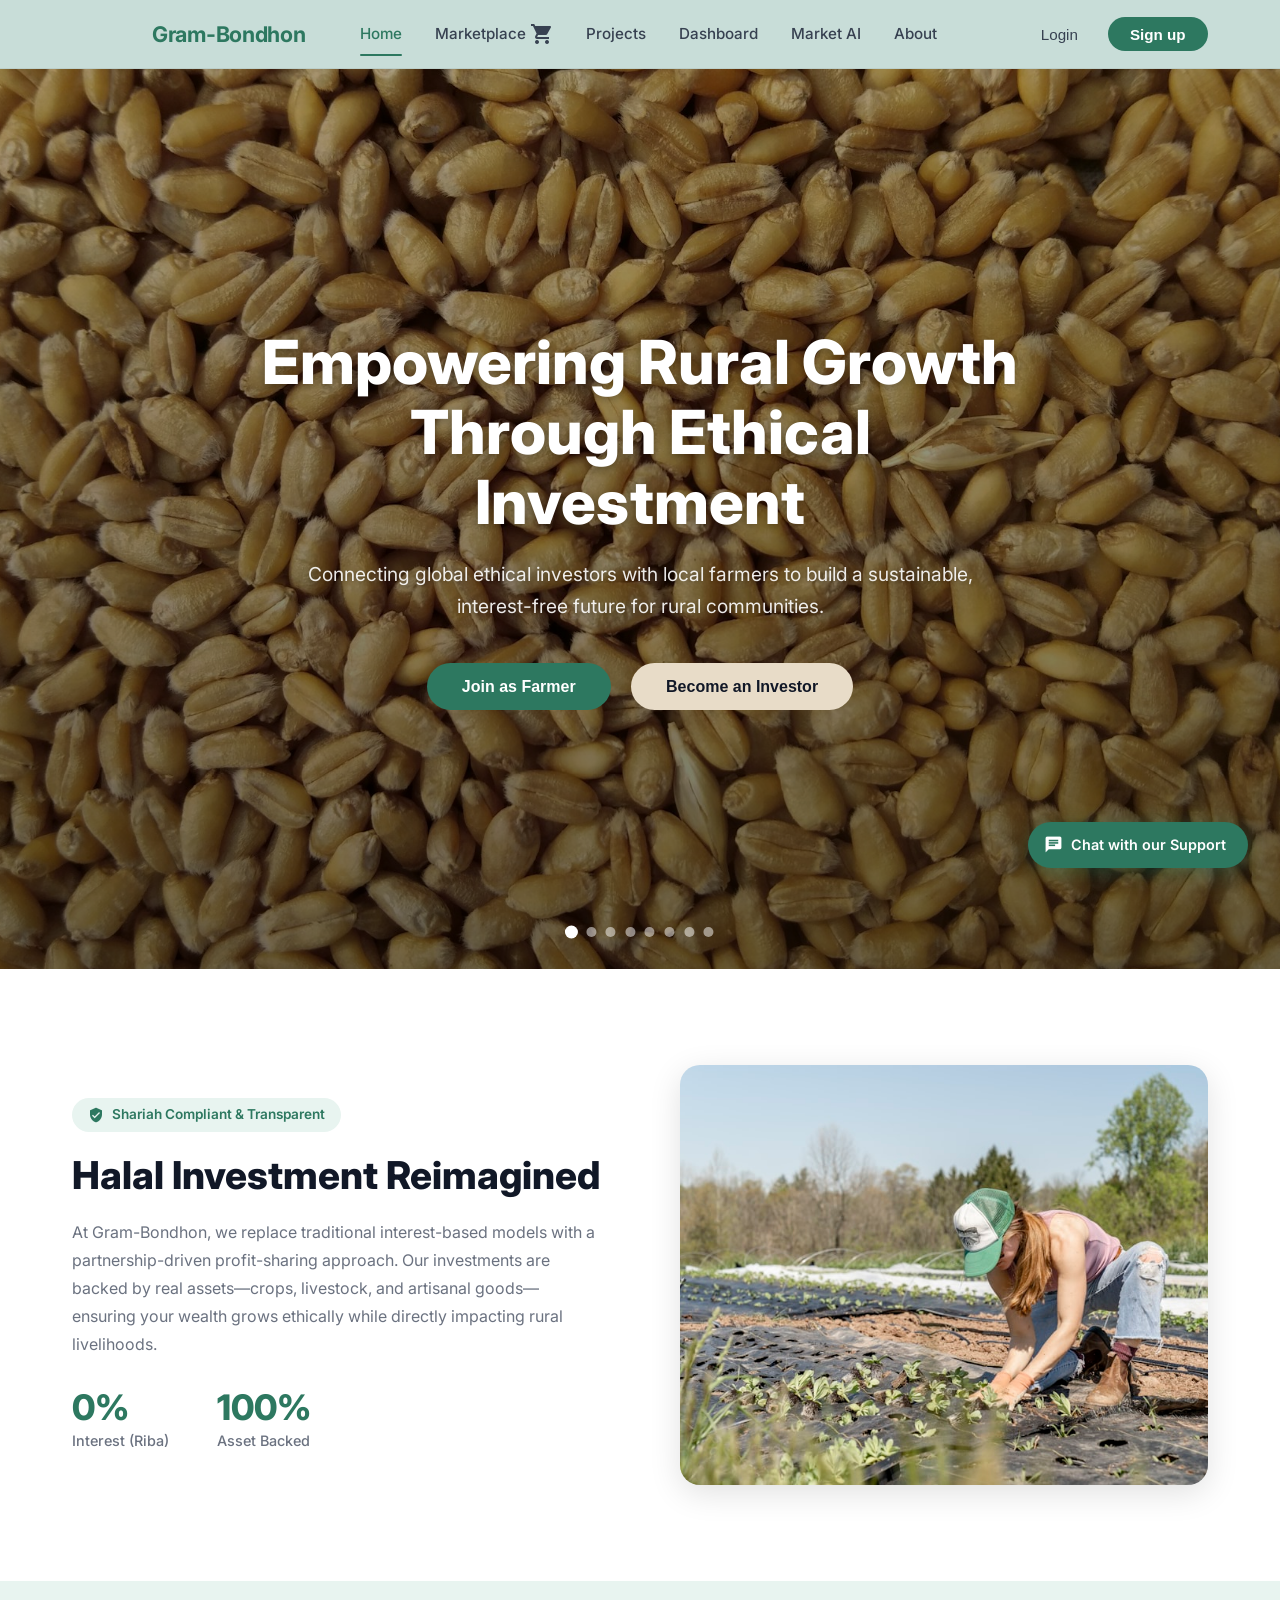
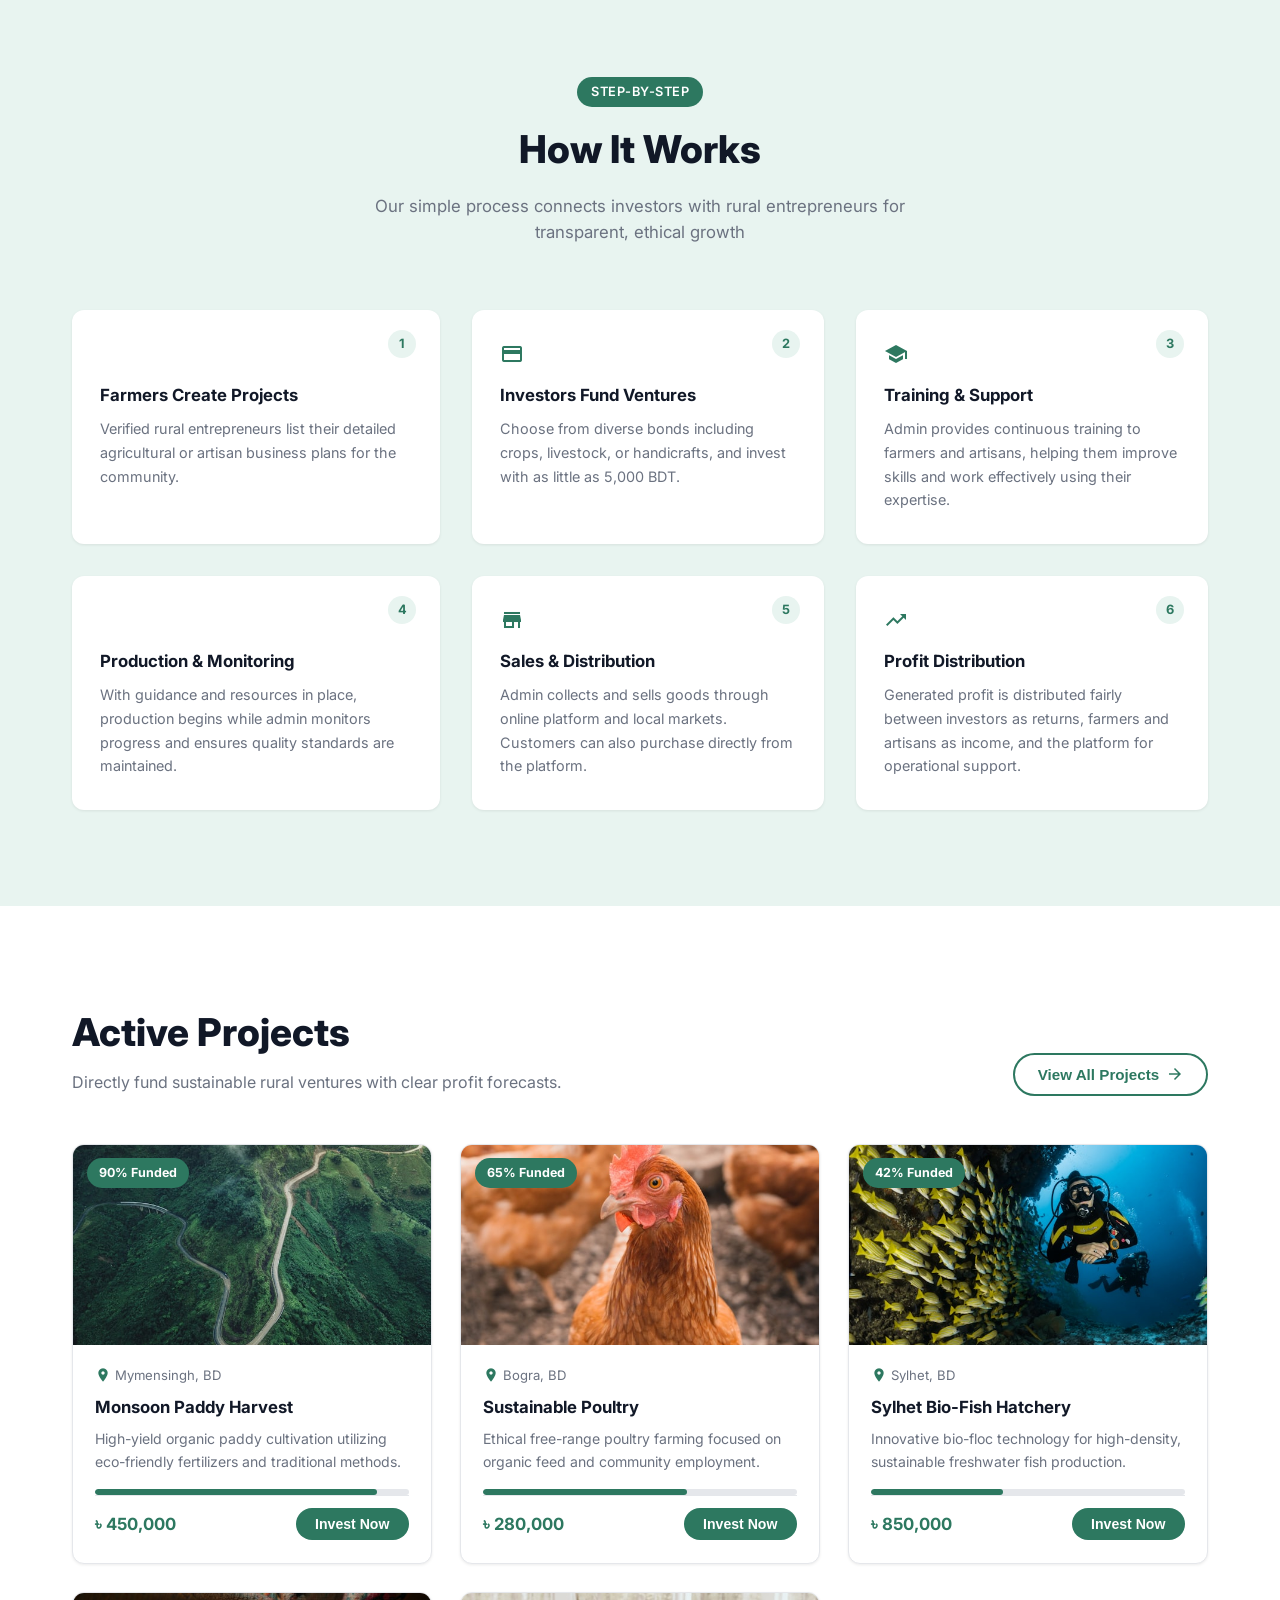
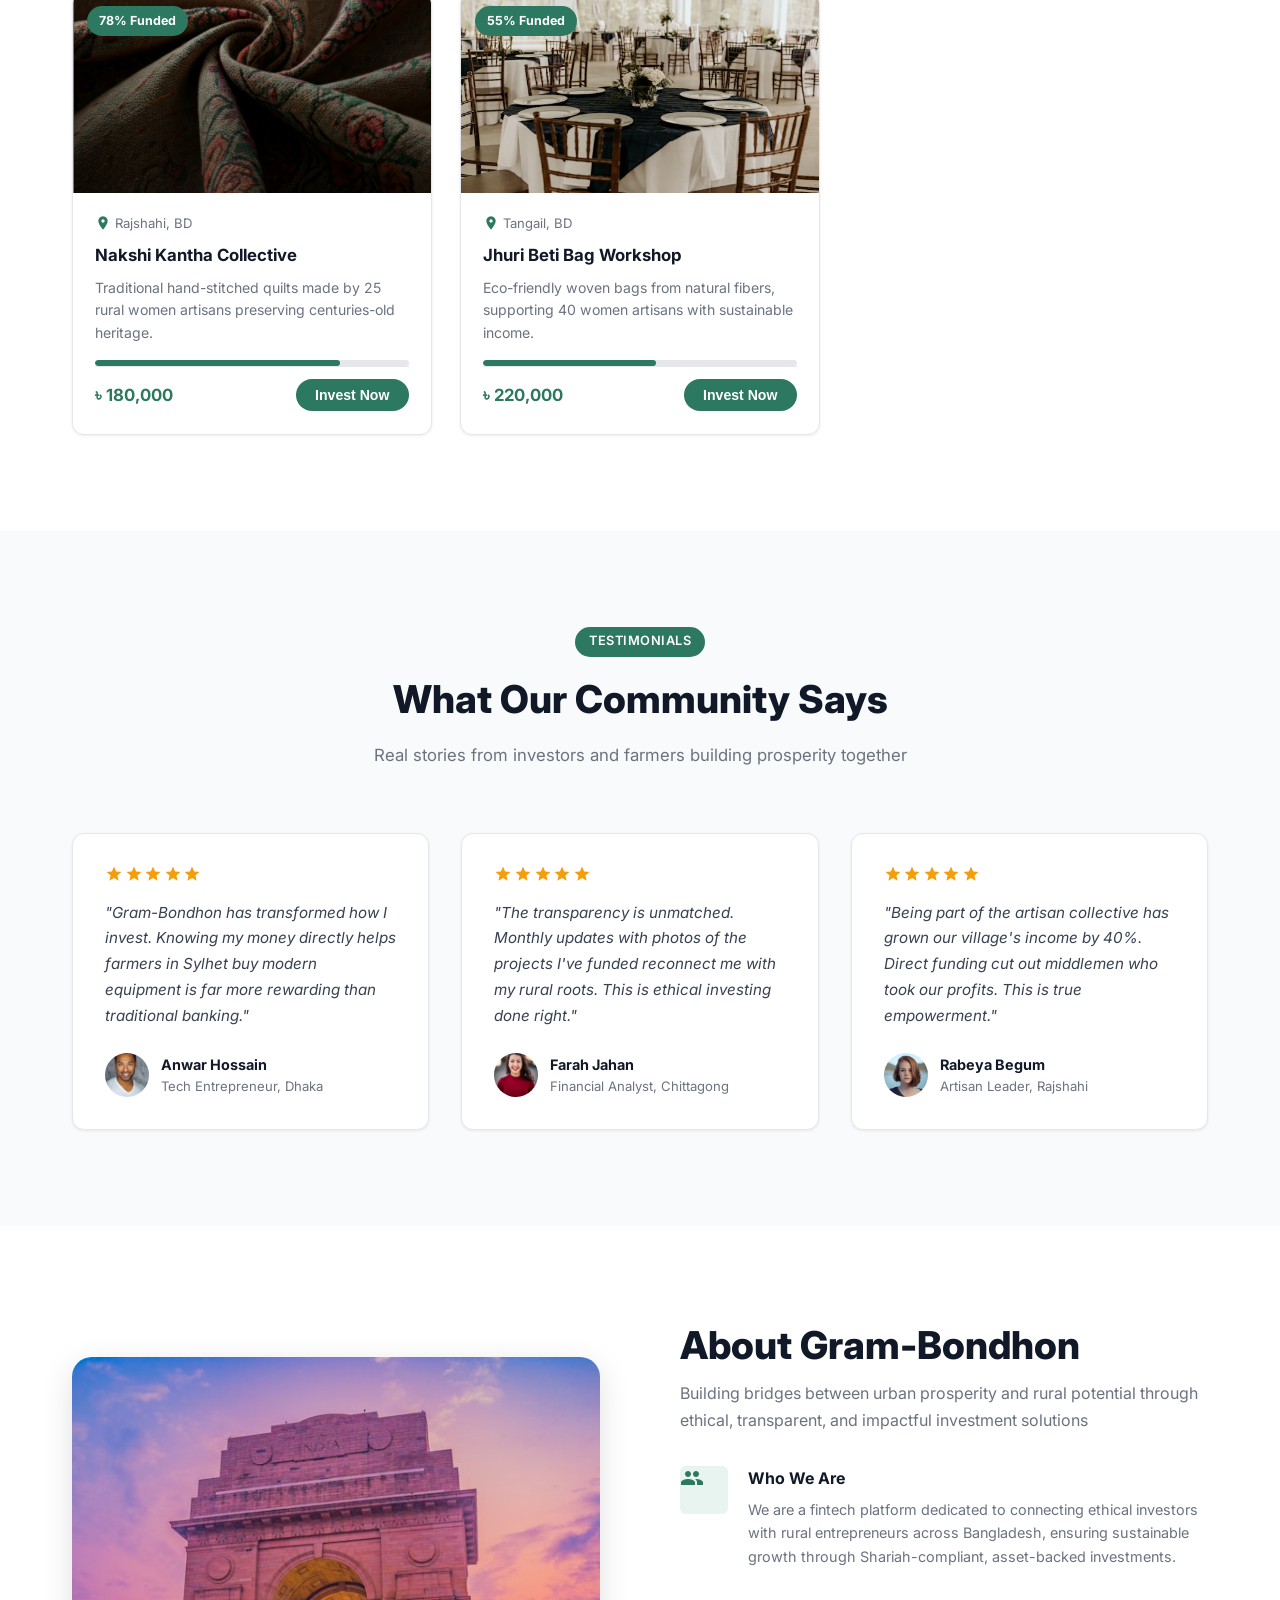
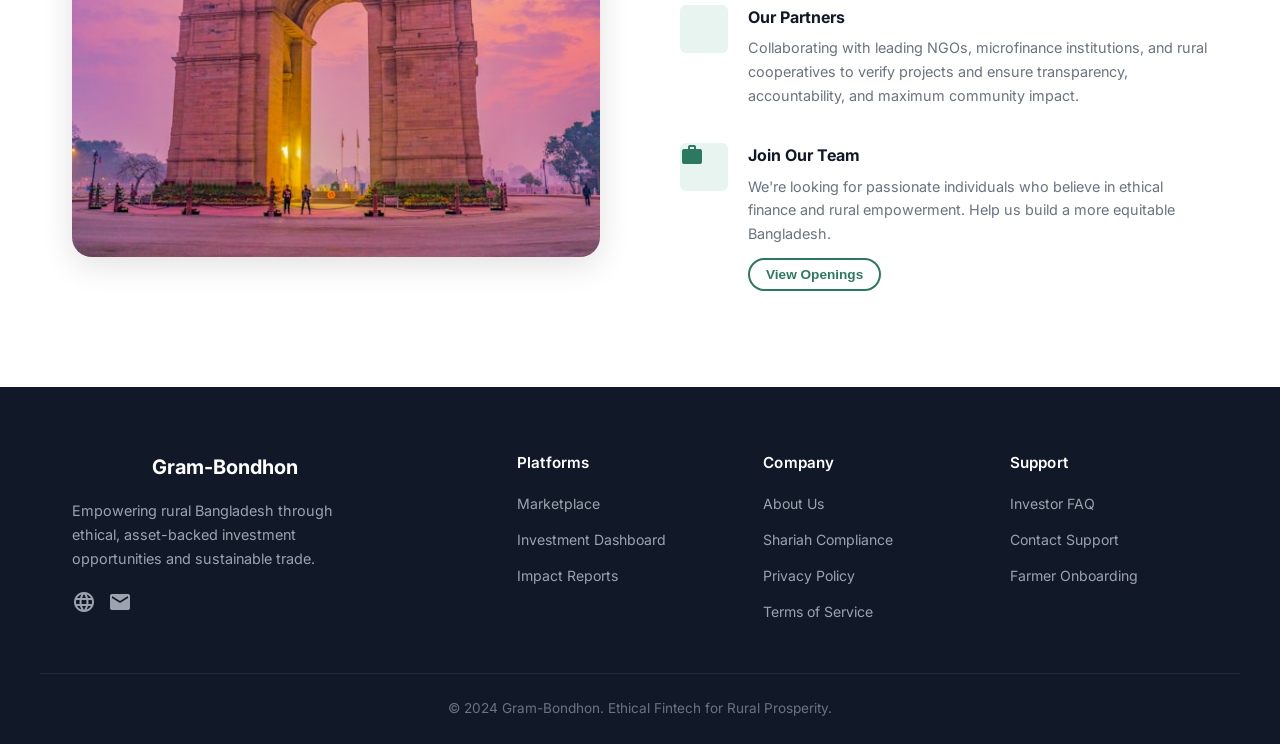
==== commit a49ae02c: "Use user's nakshi images: nakshi-provided-1.jpg and naskhi1.jpg" ====
--- a/index.html
+++ b/index.html
@@ -70,6 +70,7 @@
       <div class="hero-slides">
         <div class="hero-slide active kb-zoom-in"  style="background-image:url('assets/hero1.jpg')"></div>
         <div class="hero-slide kb-zoom-out"        style="background-image:url('assets/hero-nakshi.jpg')"></div>
+        <div class="hero-slide kb-pan-left"        style="background-image:url('assets/nakshi-provided-1.jpg')"></div>
         <div class="hero-slide kb-pan-right"       style="background-image:url('assets/hero4.jpg')"></div>
         <div class="hero-slide kb-zoom-out"        style="background-image:url('assets/hero2.jpg')"></div>
         <div class="hero-slide kb-pan-left"        style="background-image:url('assets/hero5.jpg')"></div>
@@ -235,7 +236,7 @@
 
           <div class="project-card">
             <div class="project-img-wrap">
-              <img src="assets/nakshi.jpg" alt="Nakshi Kantha" />
+              <img src="assets/naskhi1.jpg" alt="Nakshi Kantha" />
               <span class="funded-badge">78% Funded</span>
             </div>
             <div class="project-body">
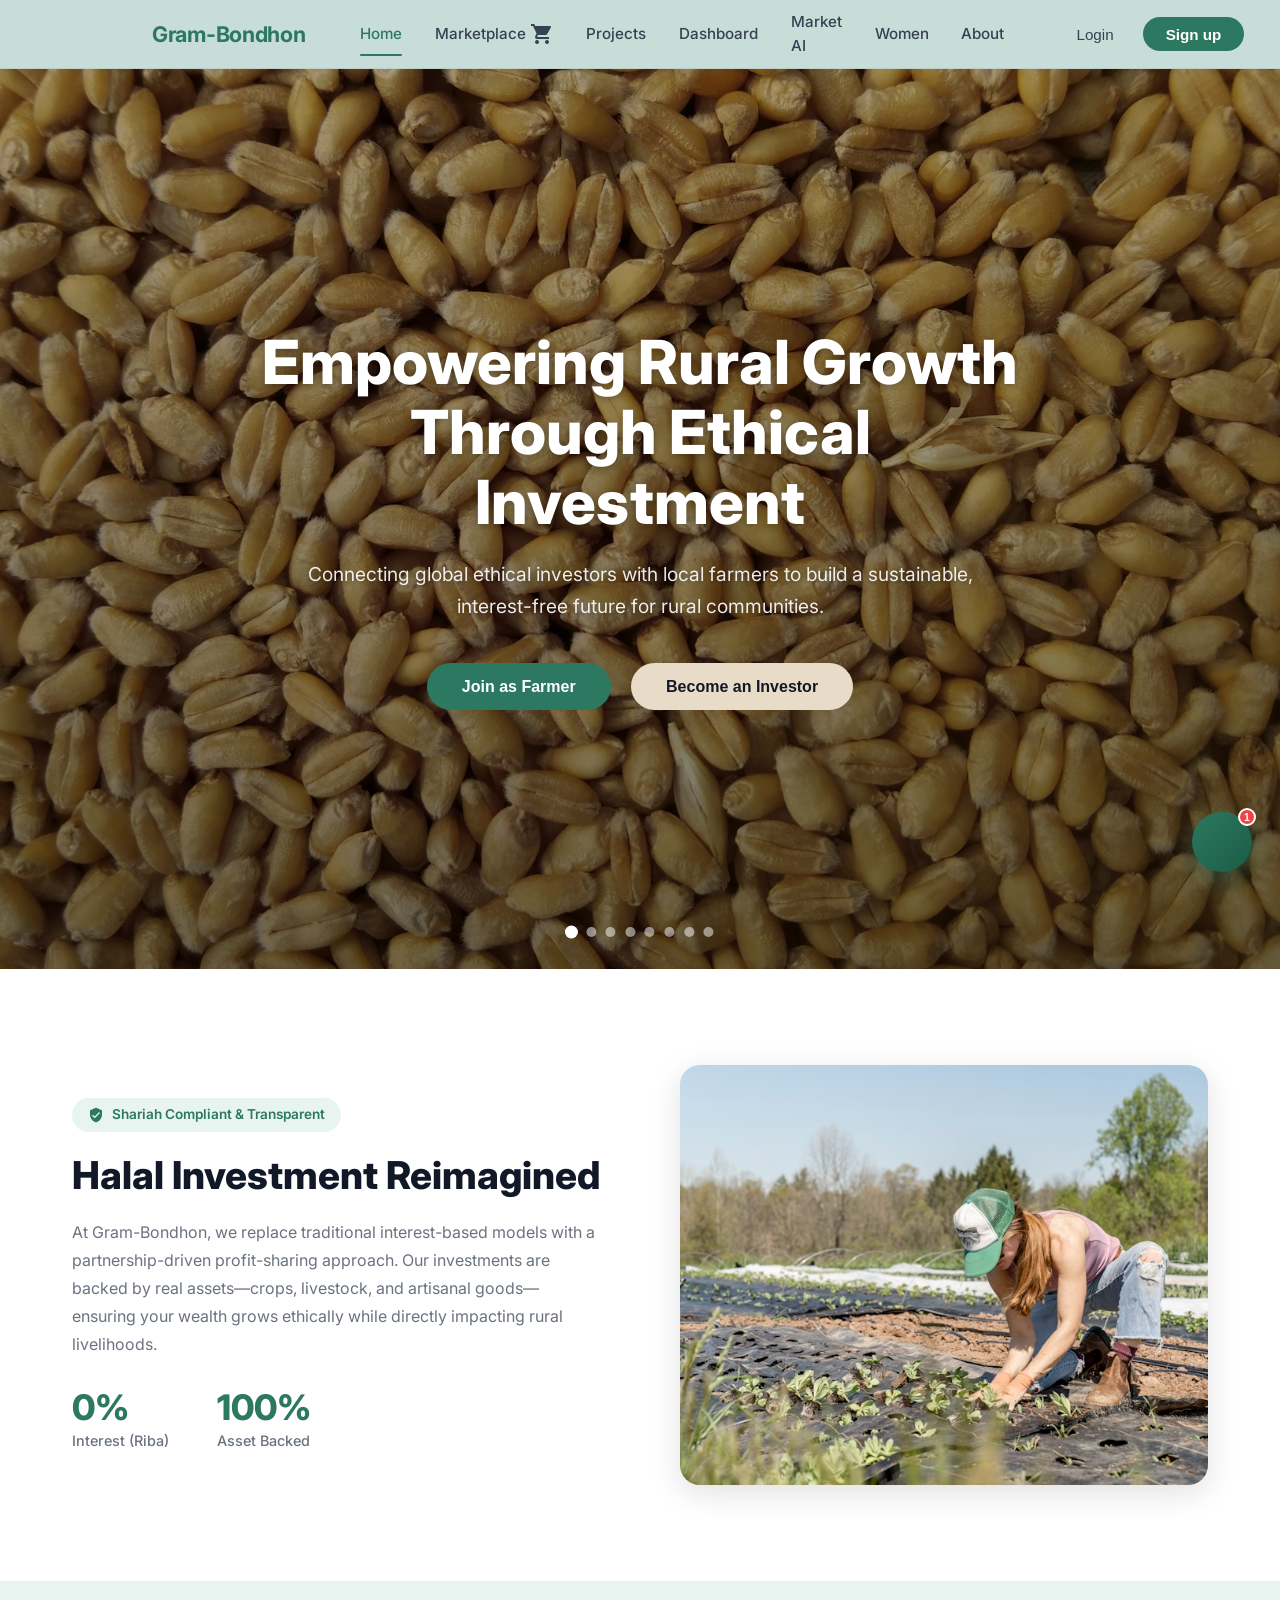
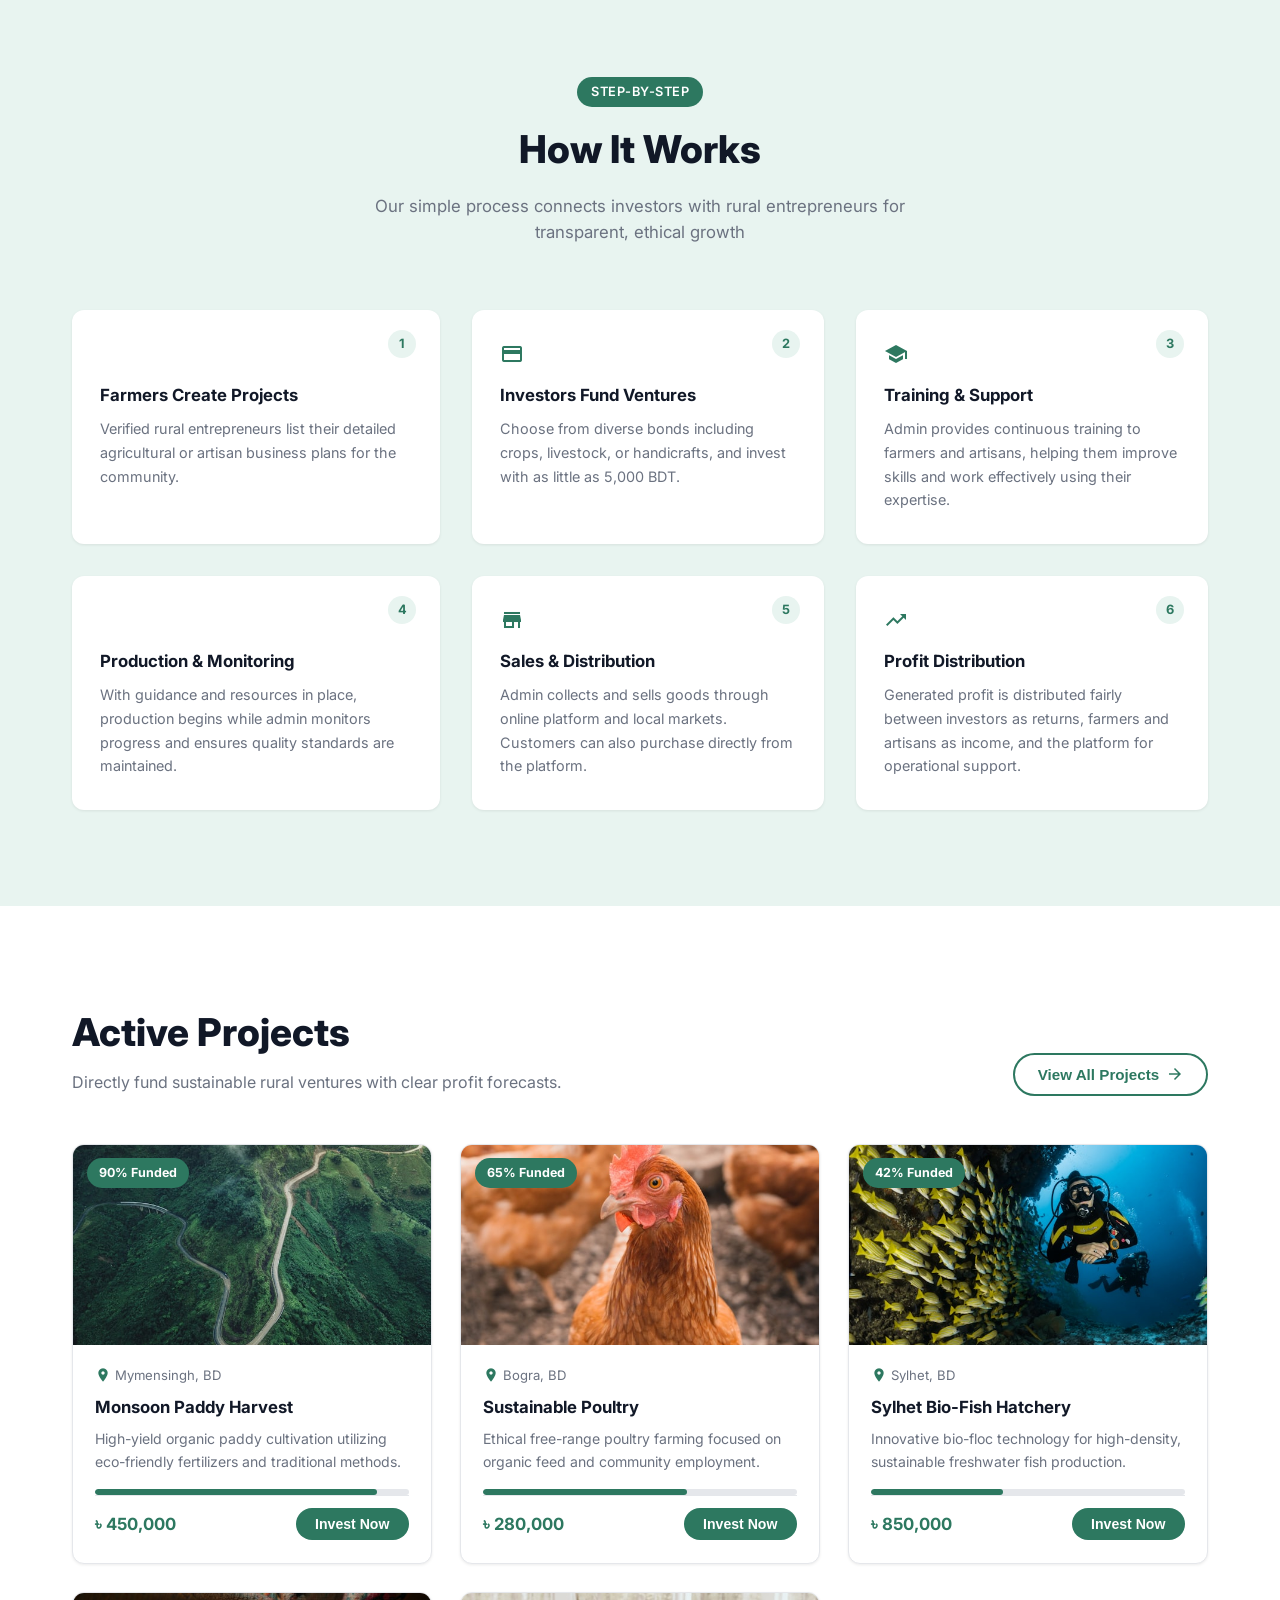
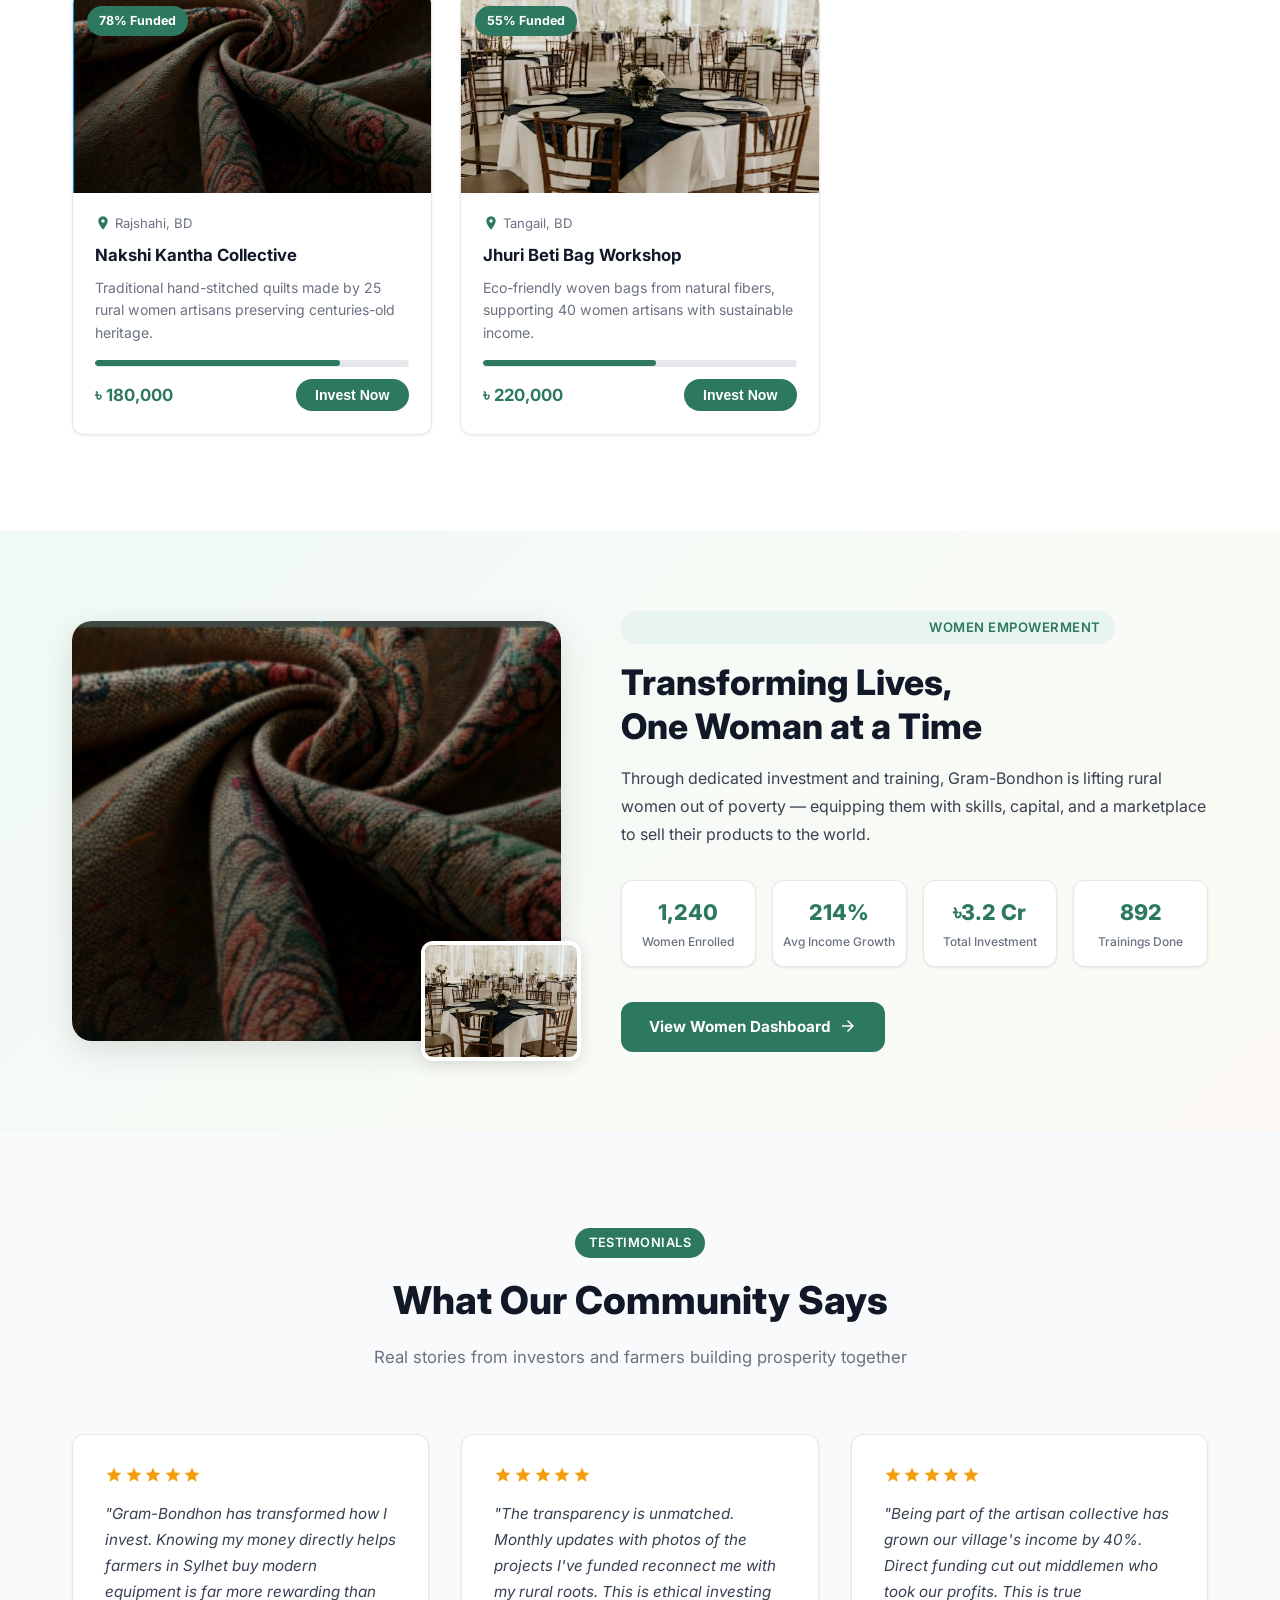
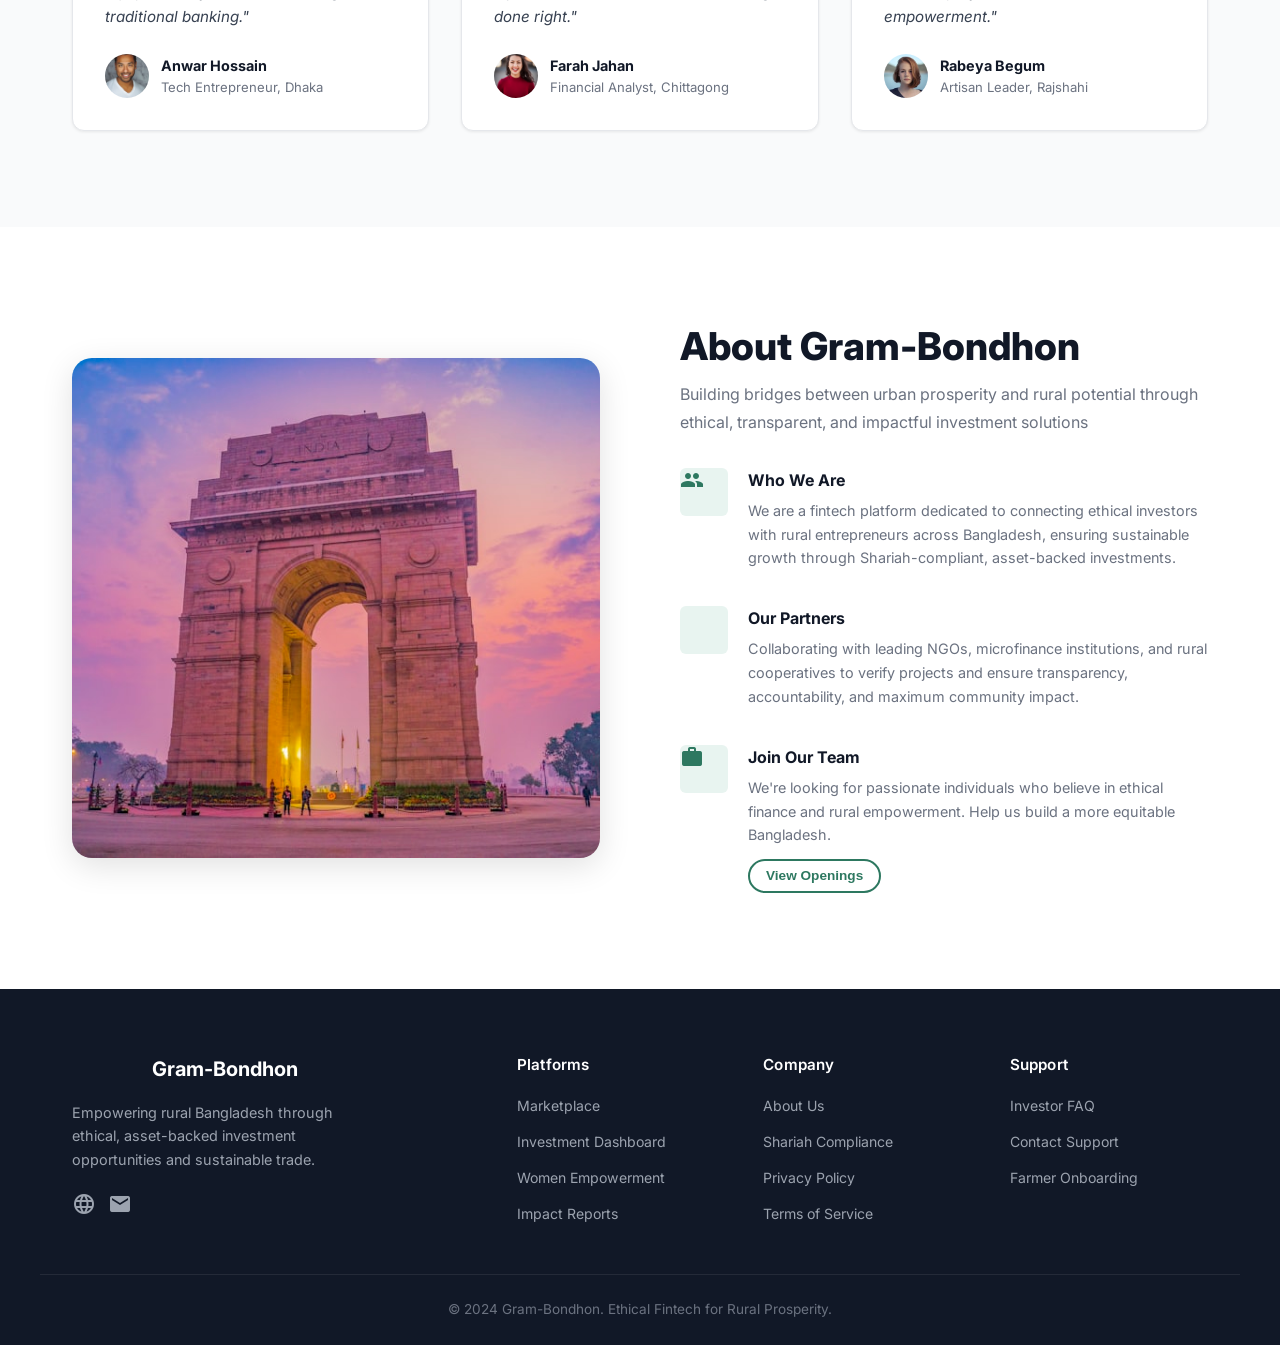
==== commit 5dfeedd5: "feat: add Women Empowerment Dashboard, Bondhon AI chatbot, mobile nav, market responsive - women.htm" ====
--- a/index.html
+++ b/index.html
@@ -33,6 +33,7 @@
         <li><a href="#projects" class="nav-link">Projects</a></li>
         <li><a href="dashboard.html" class="nav-link" target="_blank" rel="noopener">Dashboard</a></li>
         <li><a href="market.html" class="nav-link" target="_blank" rel="noopener">Market AI</a></li>
+        <li><a href="women.html" class="nav-link" target="_blank" rel="noopener">Women</a></li>
         <li><a href="#about" class="nav-link">About</a></li>
       </ul>
       <div class="nav-auth">
@@ -54,6 +55,7 @@
       <li><a href="#projects" class="drawer-link">Projects</a></li>
       <li><a href="dashboard.html" class="drawer-link" target="_blank" rel="noopener">Dashboard</a></li>
       <li><a href="market.html" class="drawer-link" target="_blank" rel="noopener">Market AI</a></li>
+      <li><a href="women.html" class="drawer-link" target="_blank" rel="noopener">Women Empowerment</a></li>
       <li><a href="#about" class="drawer-link">About</a></li>
     </ul>
     <div class="drawer-auth">
@@ -274,6 +276,48 @@
       </div>
     </section>
 
+    <!-- ============ WOMEN EMPOWERMENT ============ -->
+    <section class="women-section" id="women">
+      <div class="container">
+        <div class="women-inner">
+          <div class="women-img-col">
+            <img src="assets/naskhi1.jpg" alt="Women artisans at work" class="women-img-main" />
+            <img src="assets/basket.jpg" alt="Woven baskets by rural women" class="women-img-thumb" />
+          </div>
+          <div class="women-text-col">
+            <div class="section-label women-label">
+              <span class="material-icons">volunteer_activism</span>
+              Women Empowerment
+            </div>
+            <h2>Transforming Lives,<br>One Woman at a Time</h2>
+            <p>Through dedicated investment and training, Gram-Bondhon is lifting rural women out of poverty — equipping them with skills, capital, and a marketplace to sell their products to the world.</p>
+            <div class="women-stats-row">
+              <div class="women-stat">
+                <h4>1,240</h4>
+                <p>Women Enrolled</p>
+              </div>
+              <div class="women-stat">
+                <h4>214%</h4>
+                <p>Avg Income Growth</p>
+              </div>
+              <div class="women-stat">
+                <h4>৳3.2 Cr</h4>
+                <p>Total Investment</p>
+              </div>
+              <div class="women-stat">
+                <h4>892</h4>
+                <p>Trainings Done</p>
+              </div>
+            </div>
+            <a href="women.html" target="_blank" rel="noopener" class="btn-green women-cta-btn">
+              View Women Dashboard
+              <span class="material-icons">arrow_forward</span>
+            </a>
+          </div>
+        </div>
+      </div>
+    </section>
+
     <!-- ============ TESTIMONIALS ============ -->
     <section class="testimonials-section">
       <div class="container">
@@ -394,6 +438,7 @@
         <ul>
           <li><a href="#">Marketplace</a></li>
           <li><a href="dashboard.html" target="_blank" rel="noopener">Investment Dashboard</a></li>
+          <li><a href="women.html" target="_blank" rel="noopener">Women Empowerment</a></li>
           <li><a href="#">Impact Reports</a></li>
         </ul>
       </div>
@@ -420,12 +465,6 @@
     </div>
   </footer>
 
-  <!-- Floating Chat Button -->
-  <button class="chat-btn" title="Chat with our Support">
-    <span class="material-icons">chat</span>
-    <span class="chat-label">Chat with our Support</span>
-  </button>
-
   <!-- ============ LOGIN MODAL ============ -->
   <div class="modal-backdrop" id="loginModal">
     <div class="modal">
@@ -501,5 +540,6 @@
   </div>
 
   <script src="js/main.js"></script>
+  <script src="js/chatbot.js"></script>
 </body>
 </html>
--- a/css/styles.css
+++ b/css/styles.css
@@ -890,6 +890,143 @@
 }
 
 /* ============================================================
+   WOMEN EMPOWERMENT SECTION (homepage)
+   ============================================================ */
+.women-section {
+  padding: 80px 0;
+  background: linear-gradient(135deg, #f0faf6 0%, #fdfaf5 100%);
+}
+
+.women-inner {
+  display: grid;
+  grid-template-columns: 1fr 1.2fr;
+  gap: 60px;
+  align-items: center;
+}
+
+.women-img-col {
+  position: relative;
+}
+
+.women-img-main {
+  width: 100%;
+  border-radius: var(--radius-lg);
+  box-shadow: var(--shadow-lg);
+  display: block;
+  object-fit: cover;
+  height: 420px;
+}
+
+.women-img-thumb {
+  position: absolute;
+  bottom: -20px;
+  right: -20px;
+  width: 160px;
+  height: 120px;
+  object-fit: cover;
+  border-radius: var(--radius-md);
+  border: 4px solid #fff;
+  box-shadow: var(--shadow-md);
+}
+
+.women-label {
+  display: inline-flex;
+  align-items: center;
+  gap: 6px;
+  color: var(--green);
+  background: var(--green-light);
+  padding: 6px 14px;
+  border-radius: 999px;
+  font-size: .82rem;
+  font-weight: 600;
+  letter-spacing: .5px;
+  text-transform: uppercase;
+  margin-bottom: 1rem;
+}
+
+.women-label .material-icons { font-size: 1rem; }
+
+.women-text-col h2 {
+  font-size: 2.2rem;
+  font-weight: 800;
+  color: var(--text-dark);
+  line-height: 1.25;
+  margin-bottom: 1rem;
+}
+
+.women-text-col > p {
+  color: var(--text-mid);
+  font-size: 1rem;
+  line-height: 1.75;
+  margin-bottom: 2rem;
+}
+
+.women-stats-row {
+  display: grid;
+  grid-template-columns: repeat(4, 1fr);
+  gap: 16px;
+  margin-bottom: 2.2rem;
+}
+
+.women-stat {
+  background: #fff;
+  border: 1px solid var(--border);
+  border-radius: var(--radius-md);
+  padding: 14px 10px;
+  text-align: center;
+  box-shadow: var(--shadow-sm);
+}
+
+.women-stat h4 {
+  font-size: 1.35rem;
+  font-weight: 800;
+  color: var(--green);
+  margin-bottom: .2rem;
+}
+
+.women-stat p {
+  font-size: .75rem;
+  color: var(--text-gray);
+  font-weight: 500;
+}
+
+.women-cta-btn {
+  display: inline-flex;
+  align-items: center;
+  gap: 8px;
+  background: var(--green);
+  color: #fff;
+  padding: 13px 28px;
+  border-radius: var(--radius-md);
+  font-size: .95rem;
+  font-weight: 700;
+  text-decoration: none;
+  transition: background .2s, transform .2s;
+}
+
+.women-cta-btn:hover {
+  background: var(--green-dark);
+  transform: translateY(-2px);
+}
+
+.women-cta-btn .material-icons { font-size: 1.1rem; }
+
+@media (max-width: 900px) {
+  .women-inner {
+    grid-template-columns: 1fr;
+    gap: 32px;
+  }
+  .women-img-thumb { right: 10px; bottom: -10px; }
+  .women-text-col h2 { font-size: 1.75rem; }
+}
+
+@media (max-width: 600px) {
+  .women-stats-row { grid-template-columns: repeat(2, 1fr); }
+  .women-img-main { height: 260px; }
+  .women-img-thumb { width: 110px; height: 82px; }
+}
+
+/* ============================================================
    FOOTER
    ============================================================ */
 
@@ -991,6 +1128,246 @@
 .chat-btn:hover { background: var(--green-dark); transform: translateY(-2px); }
 
 .chat-btn .material-icons { font-size: 1.2rem; }
+
+/* ============================================================
+   BONDHON AI CHATBOT
+   ============================================================ */
+
+/* Toggle button */
+#gbChatRoot { position: fixed; bottom: 1.75rem; right: 1.75rem; z-index: 9999; font-family: 'Inter', sans-serif; }
+
+.gb-toggle {
+  width: 60px; height: 60px;
+  border-radius: 50%;
+  background: linear-gradient(135deg, #2d7860 0%, #1a5c47 100%);
+  border: none; cursor: pointer;
+  color: #fff;
+  display: flex; align-items: center; justify-content: center;
+  box-shadow: 0 6px 24px rgba(45,120,96,.45);
+  transition: transform .25s, box-shadow .25s;
+  position: relative;
+  outline: none;
+}
+.gb-toggle:hover { transform: scale(1.08); box-shadow: 0 8px 30px rgba(45,120,96,.55); }
+.gb-toggle.active { background: linear-gradient(135deg, #374151 0%, #111827 100%); }
+.gb-toggle-icon, .gb-toggle-close { font-size: 1.5rem; position: absolute; transition: opacity .2s, transform .2s; }
+.gb-toggle-close { opacity: 0; transform: rotate(-90deg); }
+.gb-toggle.active .gb-toggle-icon { opacity: 0; transform: rotate(90deg); }
+.gb-toggle.active .gb-toggle-close { opacity: 1; transform: rotate(0); }
+
+.gb-badge {
+  position: absolute; top: -4px; right: -4px;
+  background: #ef4444; color: #fff;
+  font-size: .65rem; font-weight: 700;
+  width: 18px; height: 18px; border-radius: 50%;
+  display: flex; align-items: center; justify-content: center;
+  border: 2px solid #fff;
+  animation: gb-badge-pop .3s ease;
+}
+@keyframes gb-badge-pop { 0%{transform:scale(0)} 70%{transform:scale(1.2)} 100%{transform:scale(1)} }
+
+@keyframes gb-pulse-ring {
+  0% { box-shadow: 0 0 0 0 rgba(45,120,96,.5); }
+  70% { box-shadow: 0 0 0 18px rgba(45,120,96,0); }
+  100% { box-shadow: 0 0 0 0 rgba(45,120,96,0); }
+}
+.gb-toggle.gb-pulse { animation: gb-pulse-ring 1.5s ease-out 2; }
+
+/* Chat window */
+.gb-chat-window {
+  position: absolute;
+  bottom: 74px; right: 0;
+  width: 380px;
+  background: #fff;
+  border-radius: 20px;
+  box-shadow: 0 16px 60px rgba(0,0,0,.18);
+  display: flex; flex-direction: column;
+  overflow: hidden;
+  transform: scale(0.85) translateY(20px);
+  transform-origin: bottom right;
+  opacity: 0; pointer-events: none;
+  transition: transform .28s cubic-bezier(.34,1.56,.64,1), opacity .22s ease;
+  max-height: 580px;
+}
+.gb-chat-window.open { transform: scale(1) translateY(0); opacity: 1; pointer-events: all; }
+
+/* Header */
+.gb-chat-header {
+  background: linear-gradient(135deg, #2d7860 0%, #1a5c47 100%);
+  padding: 1rem 1.2rem;
+  display: flex; align-items: center; justify-content: space-between;
+  flex-shrink: 0;
+}
+.gb-header-info { display: flex; align-items: center; gap: .75rem; }
+.gb-header-avatar {
+  width: 42px; height: 42px; border-radius: 50%;
+  background: rgba(255,255,255,.2);
+  display: flex; align-items: center; justify-content: center;
+  color: #fff; font-size: 1.3rem;
+}
+.gb-chat-header strong { color: #fff; font-size: 1rem; display: block; }
+.gb-header-sub { color: rgba(255,255,255,.75); font-size: .78rem; display: flex; align-items: center; gap: .35rem; }
+.gb-online-dot { width: 7px; height: 7px; border-radius: 50%; background: #4ade80; display: inline-block; }
+.gb-close-btn { background: rgba(255,255,255,.15); border: none; color: #fff; border-radius: 50%; width: 32px; height: 32px; cursor: pointer; display: flex; align-items: center; justify-content: center; transition: background .2s; }
+.gb-close-btn:hover { background: rgba(255,255,255,.28); }
+.gb-close-btn .material-icons { font-size: 1.1rem; }
+
+/* Body */
+.gb-chat-body {
+  flex: 1; overflow-y: auto; padding: 1rem;
+  display: flex; flex-direction: column; gap: .6rem;
+  background: #f8faf9;
+  scroll-behavior: smooth;
+}
+.gb-chat-body::-webkit-scrollbar { width: 4px; }
+.gb-chat-body::-webkit-scrollbar-thumb { background: #d1d5db; border-radius: 4px; }
+
+/* Messages */
+.gb-msg { display: flex; align-items: flex-end; gap: .5rem; }
+.gb-msg.gb-bot { justify-content: flex-start; }
+.gb-msg.gb-user { justify-content: flex-end; }
+
+.gb-avatar {
+  width: 30px; height: 30px; border-radius: 50%;
+  background: linear-gradient(135deg, #2d7860, #1a5c47);
+  display: flex; align-items: center; justify-content: center;
+  color: #fff; flex-shrink: 0;
+}
+.gb-avatar .material-icons { font-size: .9rem; }
+
+.gb-bubble {
+  max-width: 78%;
+  padding: .65rem .9rem;
+  border-radius: 16px;
+  font-size: .875rem; line-height: 1.6;
+  animation: gb-msg-in .22s ease;
+}
+@keyframes gb-msg-in { from{ opacity:0; transform:translateY(6px) } to{ opacity:1; transform:none } }
+
+.gb-bot .gb-bubble {
+  background: #fff;
+  color: #111827;
+  border: 1px solid #e5e7eb;
+  border-bottom-left-radius: 4px;
+  box-shadow: 0 1px 4px rgba(0,0,0,.06);
+}
+.gb-user .gb-bubble {
+  background: linear-gradient(135deg, #2d7860 0%, #1a5c47 100%);
+  color: #fff;
+  border-bottom-right-radius: 4px;
+}
+
+/* Typing indicator */
+.gb-typing { display: flex; gap: 4px; align-items: center; padding: .7rem .9rem; }
+.gb-typing span {
+  width: 7px; height: 7px; border-radius: 50%;
+  background: #9ca3af;
+  animation: gb-bounce .9s infinite;
+}
+.gb-typing span:nth-child(2) { animation-delay: .15s; }
+.gb-typing span:nth-child(3) { animation-delay: .3s; }
+@keyframes gb-bounce { 0%,60%,100%{transform:translateY(0)} 30%{transform:translateY(-5px)} }
+
+/* Quick replies */
+.gb-quick-wrap { display: flex; flex-wrap: wrap; gap: .4rem; padding: .25rem 0; }
+.gb-quick {
+  border: 1.5px solid #2d7860; color: #2d7860;
+  background: #f0faf6; border-radius: 99px;
+  padding: .35rem .85rem; font-size: .8rem; font-weight: 600;
+  cursor: pointer; transition: background .18s, color .18s;
+  font-family: inherit;
+}
+.gb-quick:hover { background: #2d7860; color: #fff; }
+
+/* Project cards */
+.gb-cards-wrap { display: flex; flex-direction: column; gap: .6rem; }
+.gb-proj-card, .gb-inv-card {
+  background: #fff; border: 1px solid #e5e7eb;
+  border-radius: 12px; padding: .85rem 1rem;
+  font-size: .82rem;
+  box-shadow: 0 1px 4px rgba(0,0,0,.06);
+  animation: gb-msg-in .2s ease;
+}
+.gb-proj-head, .gb-inv-head { display: flex; align-items: center; justify-content: space-between; margin-bottom: .4rem; gap: .5rem; }
+.gb-proj-cat {
+  background: #e8f4f0; color: #2d7860;
+  padding: .15rem .55rem; border-radius: 99px; font-size: .72rem; font-weight: 600;
+}
+.gb-proj-status { font-size: .72rem; font-weight: 600; padding: .15rem .55rem; border-radius: 99px; }
+.gb-proj-status.on-track { background: #dcfce7; color: #16a34a; }
+.gb-proj-status.watch { background: #fef9c3; color: #ca8a04; }
+.gb-proj-card h4, .gb-inv-card h4 { font-size: .88rem; font-weight: 700; color: #111827; margin-bottom: .2rem; }
+.gb-proj-card > p, .gb-inv-card > p { color: #6b7280; font-size: .76rem; margin-bottom: .5rem; }
+.gb-proj-bar-wrap { background: #e5e7eb; border-radius: 99px; height: 5px; margin: .35rem 0; }
+.gb-proj-bar { background: linear-gradient(90deg, #2d7860, #4ade80); height: 5px; border-radius: 99px; }
+.gb-proj-meta { display: flex; justify-content: space-between; font-size: .74rem; color: #6b7280; margin-bottom: .6rem; }
+.gb-proj-meta strong { color: #111827; }
+.gb-proj-btn {
+  width: 100%; background: #2d7860; color: #fff;
+  border: none; border-radius: 8px; padding: .5rem;
+  font-size: .8rem; font-weight: 600; cursor: pointer;
+  transition: background .18s; font-family: inherit;
+}
+.gb-proj-btn:hover { background: #1a5c47; }
+
+/* Investor cards */
+.gb-inv-head { justify-content: flex-start; gap: .65rem; }
+.gb-inv-avatar {
+  width: 36px; height: 36px; border-radius: 50%;
+  background: linear-gradient(135deg, #e8f4f0, #c6e9df);
+  display: flex; align-items: center; justify-content: center;
+  color: #2d7860; flex-shrink: 0;
+}
+.gb-inv-avatar .material-icons { font-size: 1.1rem; }
+.gb-inv-card > p, .gb-inv-head p { color: #6b7280; font-size: .75rem; }
+.gb-inv-tags { display: flex; flex-wrap: wrap; gap: .3rem; margin-bottom: .5rem; }
+.gb-inv-tags span { background: #e8f4f0; color: #2d7860; border-radius: 99px; padding: .15rem .55rem; font-size: .72rem; font-weight: 500; }
+.gb-inv-meta { display: flex; gap: 1rem; font-size: .76rem; color: #6b7280; margin-bottom: .6rem; }
+.gb-inv-meta strong { color: #111827; }
+
+/* Table inside chat */
+.gb-table { width: 100%; border-collapse: collapse; font-size: .78rem; margin: .4rem 0; }
+.gb-table th { background: #f0faf6; color: #2d7860; font-weight: 600; padding: .4rem .5rem; text-align: left; border-bottom: 1px solid #e5e7eb; }
+.gb-table td { padding: .4rem .5rem; border-bottom: 1px solid #f3f4f6; color: #374151; }
+
+/* Input footer */
+.gb-chat-footer {
+  padding: .75rem 1rem;
+  background: #fff;
+  border-top: 1px solid #e5e7eb;
+  display: flex; gap: .5rem; align-items: center;
+  flex-shrink: 0;
+}
+.gb-chat-input {
+  flex: 1; border: 1.5px solid #e5e7eb; border-radius: 12px;
+  padding: .6rem .9rem; font-size: .875rem;
+  outline: none; transition: border-color .2s;
+  font-family: inherit; color: #111827; background: #f9fafb;
+}
+.gb-chat-input:focus { border-color: #2d7860; background: #fff; }
+.gb-send-btn {
+  width: 40px; height: 40px; border-radius: 50%;
+  background: linear-gradient(135deg, #2d7860, #1a5c47);
+  border: none; color: #fff; cursor: pointer;
+  display: flex; align-items: center; justify-content: center;
+  transition: transform .18s, box-shadow .18s;
+  flex-shrink: 0;
+}
+.gb-send-btn:hover { transform: scale(1.1); box-shadow: 0 4px 14px rgba(45,120,96,.4); }
+.gb-send-btn .material-icons { font-size: 1.1rem; }
+
+.gb-powered {
+  text-align: center; font-size: .68rem; color: #9ca3af;
+  padding: .35rem 1rem .55rem;
+  background: #fff;
+  flex-shrink: 0;
+}
+
+/* Mobile responsive */
+@media (max-width: 480px) {
+  #gbChatRoot { bottom: 1rem; right: 1rem; }
+  .gb-chat-window { width: calc(100vw - 2rem); right: 0; bottom: 70px; }
+}
 
 /* ============================================================
    MODALS
--- a/css/pages.css
+++ b/css/pages.css
@@ -630,3 +630,80 @@
     opacity: .08;
   }
 }
+
+/* ============================================================
+   MARKET PAGE RESPONSIVE ENHANCEMENTS
+   ============================================================ */
+
+@media (max-width: 900px) {
+  .market-shell {
+    padding: 1.5rem 1rem 0;
+  }
+
+  .market-hero {
+    padding: 2.25rem 0 2rem;
+  }
+
+  .market-hero h1 {
+    font-size: 1.7rem;
+  }
+
+  .market-controls {
+    align-items: stretch;
+    gap: .7rem;
+  }
+
+  .market-controls label {
+    width: 100%;
+  }
+
+  .market-select {
+    width: 100%;
+  }
+
+  .btn-run-ai {
+    width: 100%;
+    margin-left: 0;
+    justify-content: center;
+  }
+}
+
+@media (max-width: 768px) {
+  .market-grid,
+  .market-grid-3 {
+    gap: 1rem;
+  }
+
+  .mc {
+    padding: 1rem;
+  }
+
+  .mc-head {
+    flex-direction: column;
+    align-items: flex-start;
+    gap: .5rem;
+  }
+
+  .chart-wrap {
+    height: 220px;
+  }
+
+  .chart-wrap-lg {
+    height: 250px;
+  }
+
+  .forecast-table {
+    display: block;
+    width: 100%;
+    overflow-x: auto;
+    white-space: nowrap;
+  }
+
+  .ml-info {
+    grid-template-columns: 1fr;
+  }
+
+  .season-grid {
+    grid-template-columns: repeat(2, 1fr);
+  }
+}
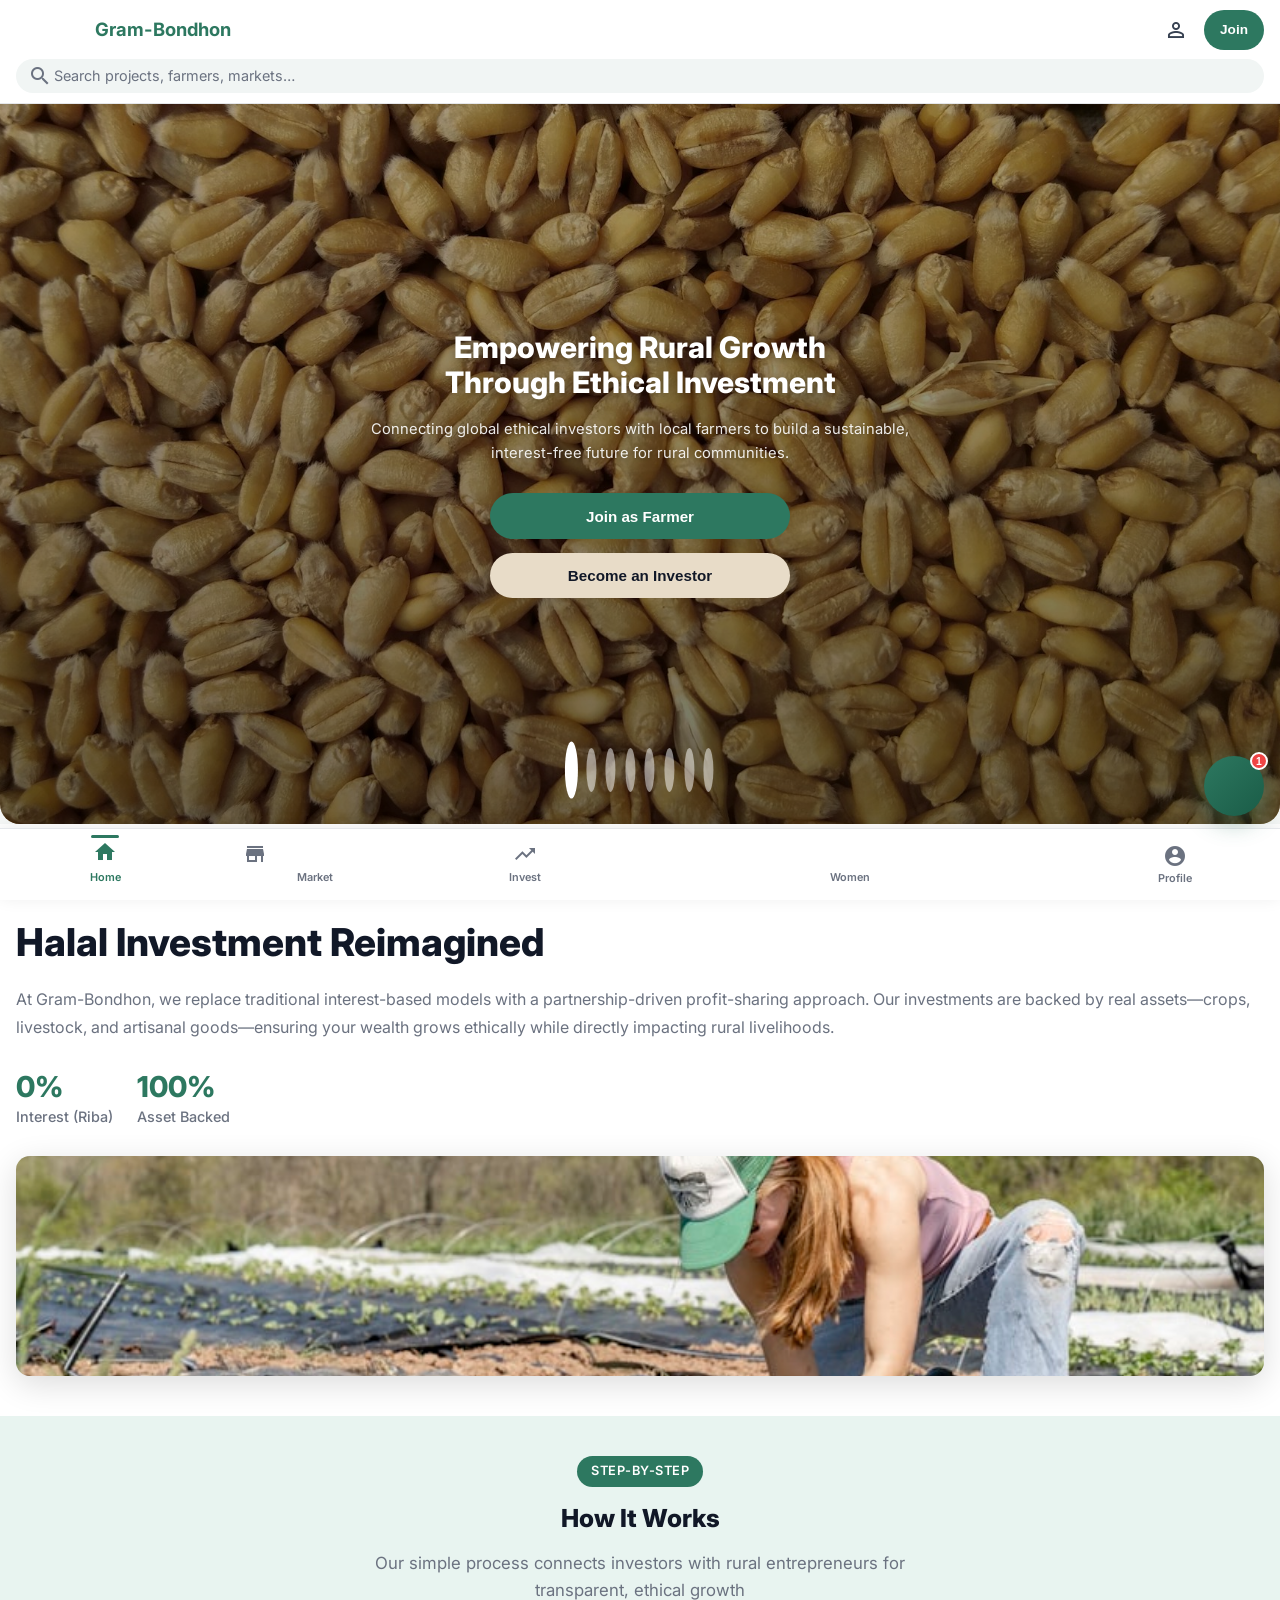
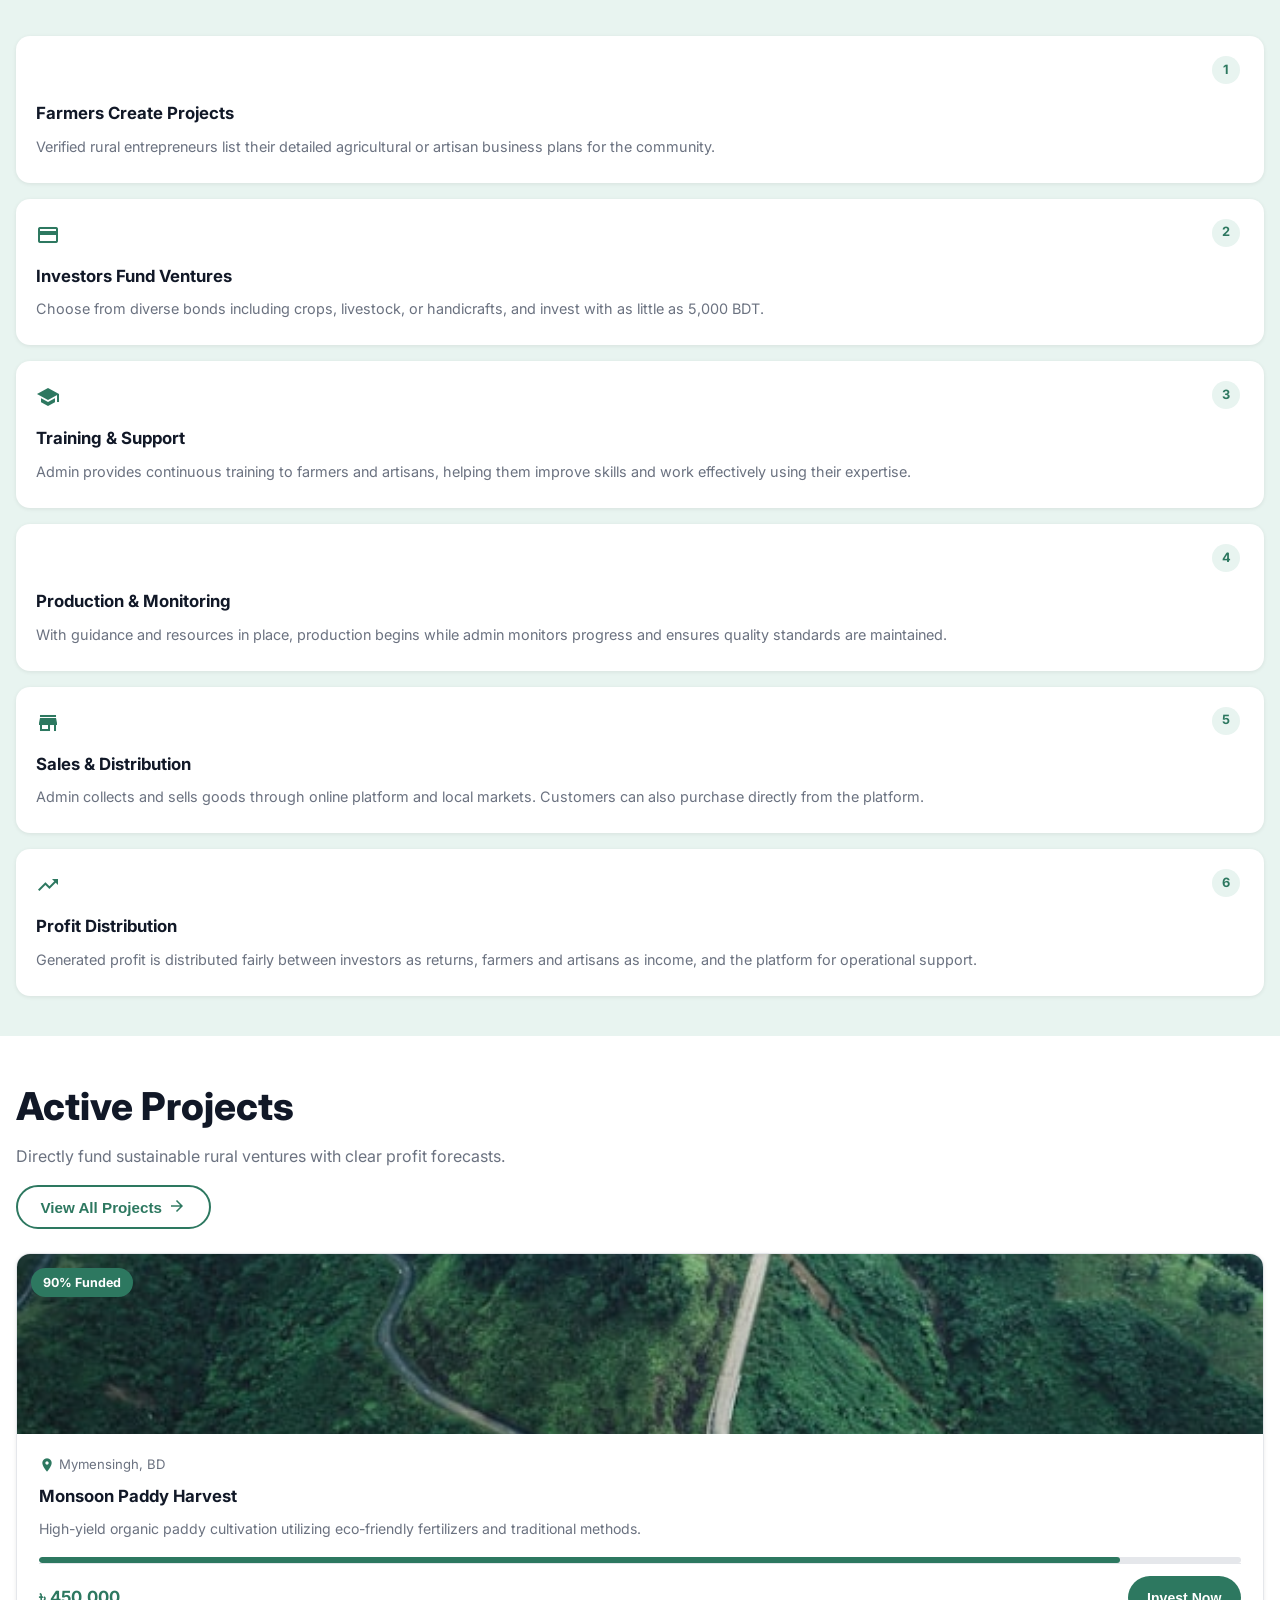
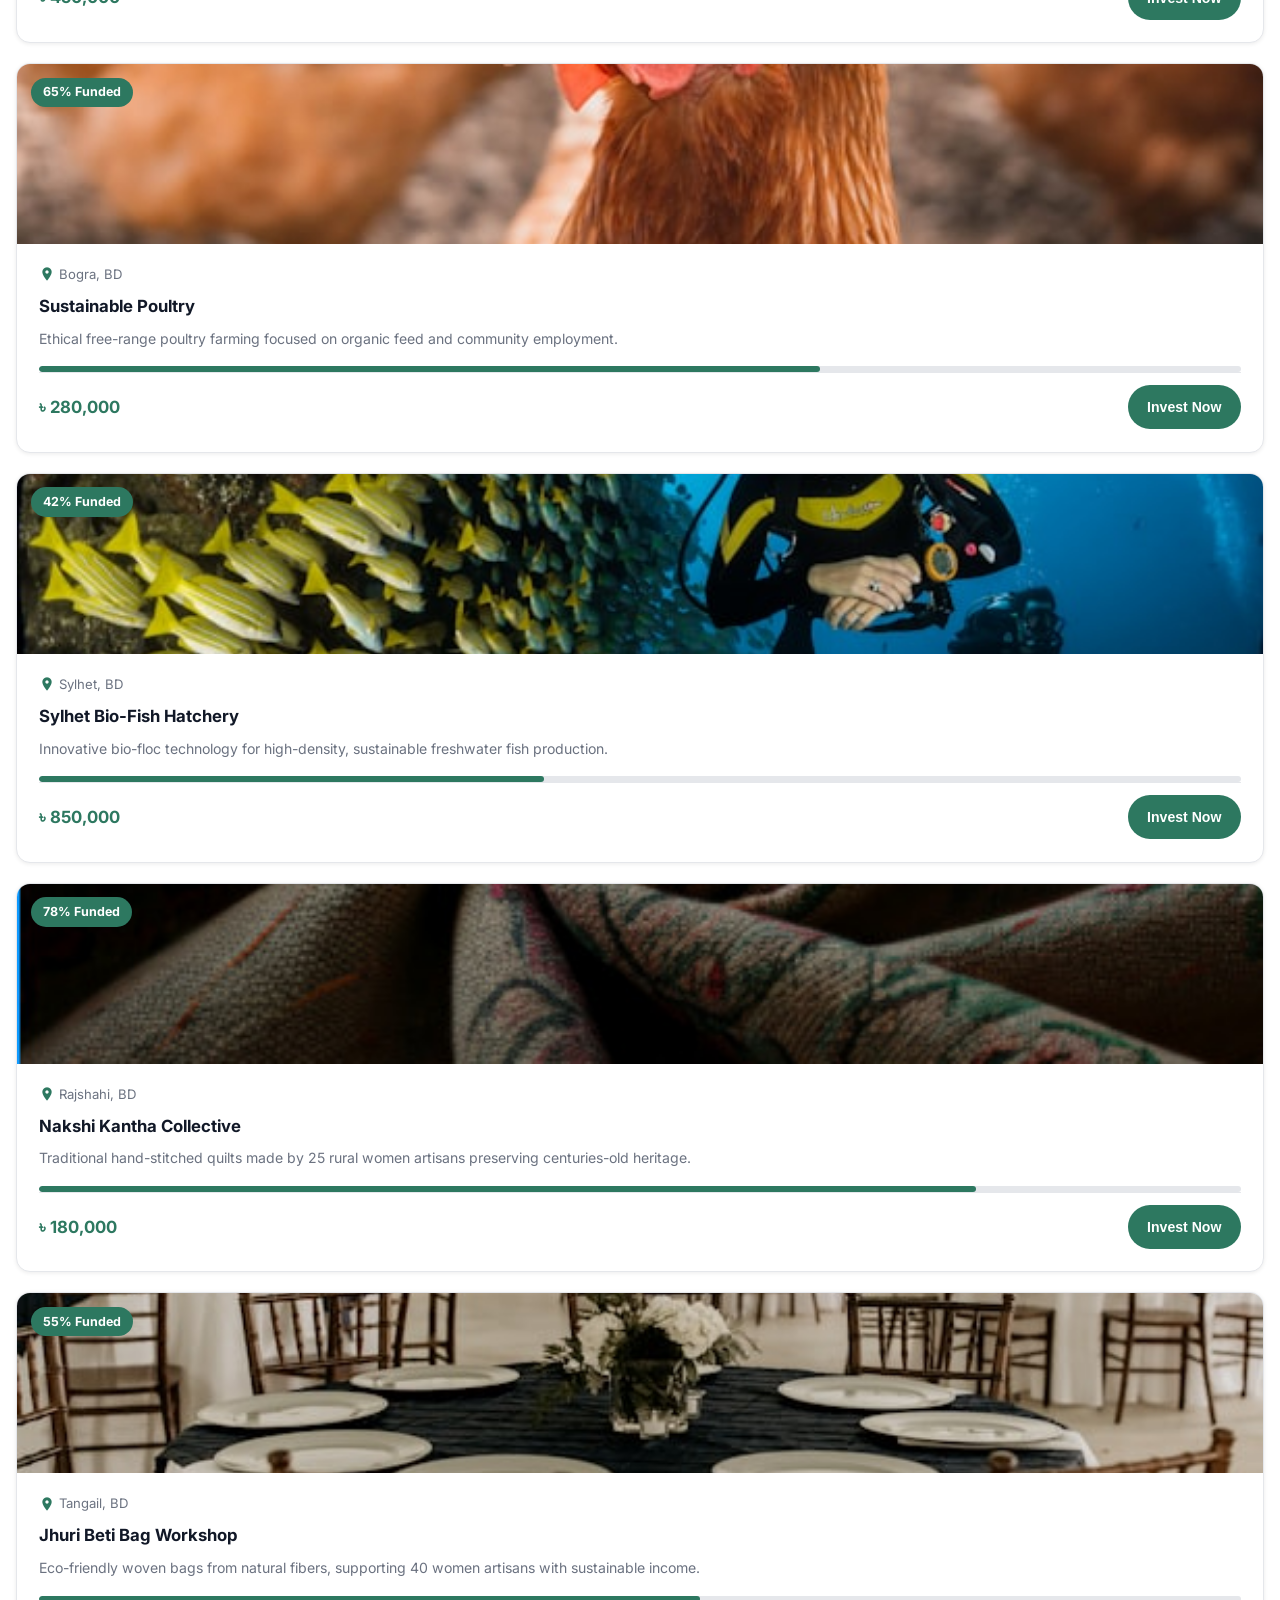
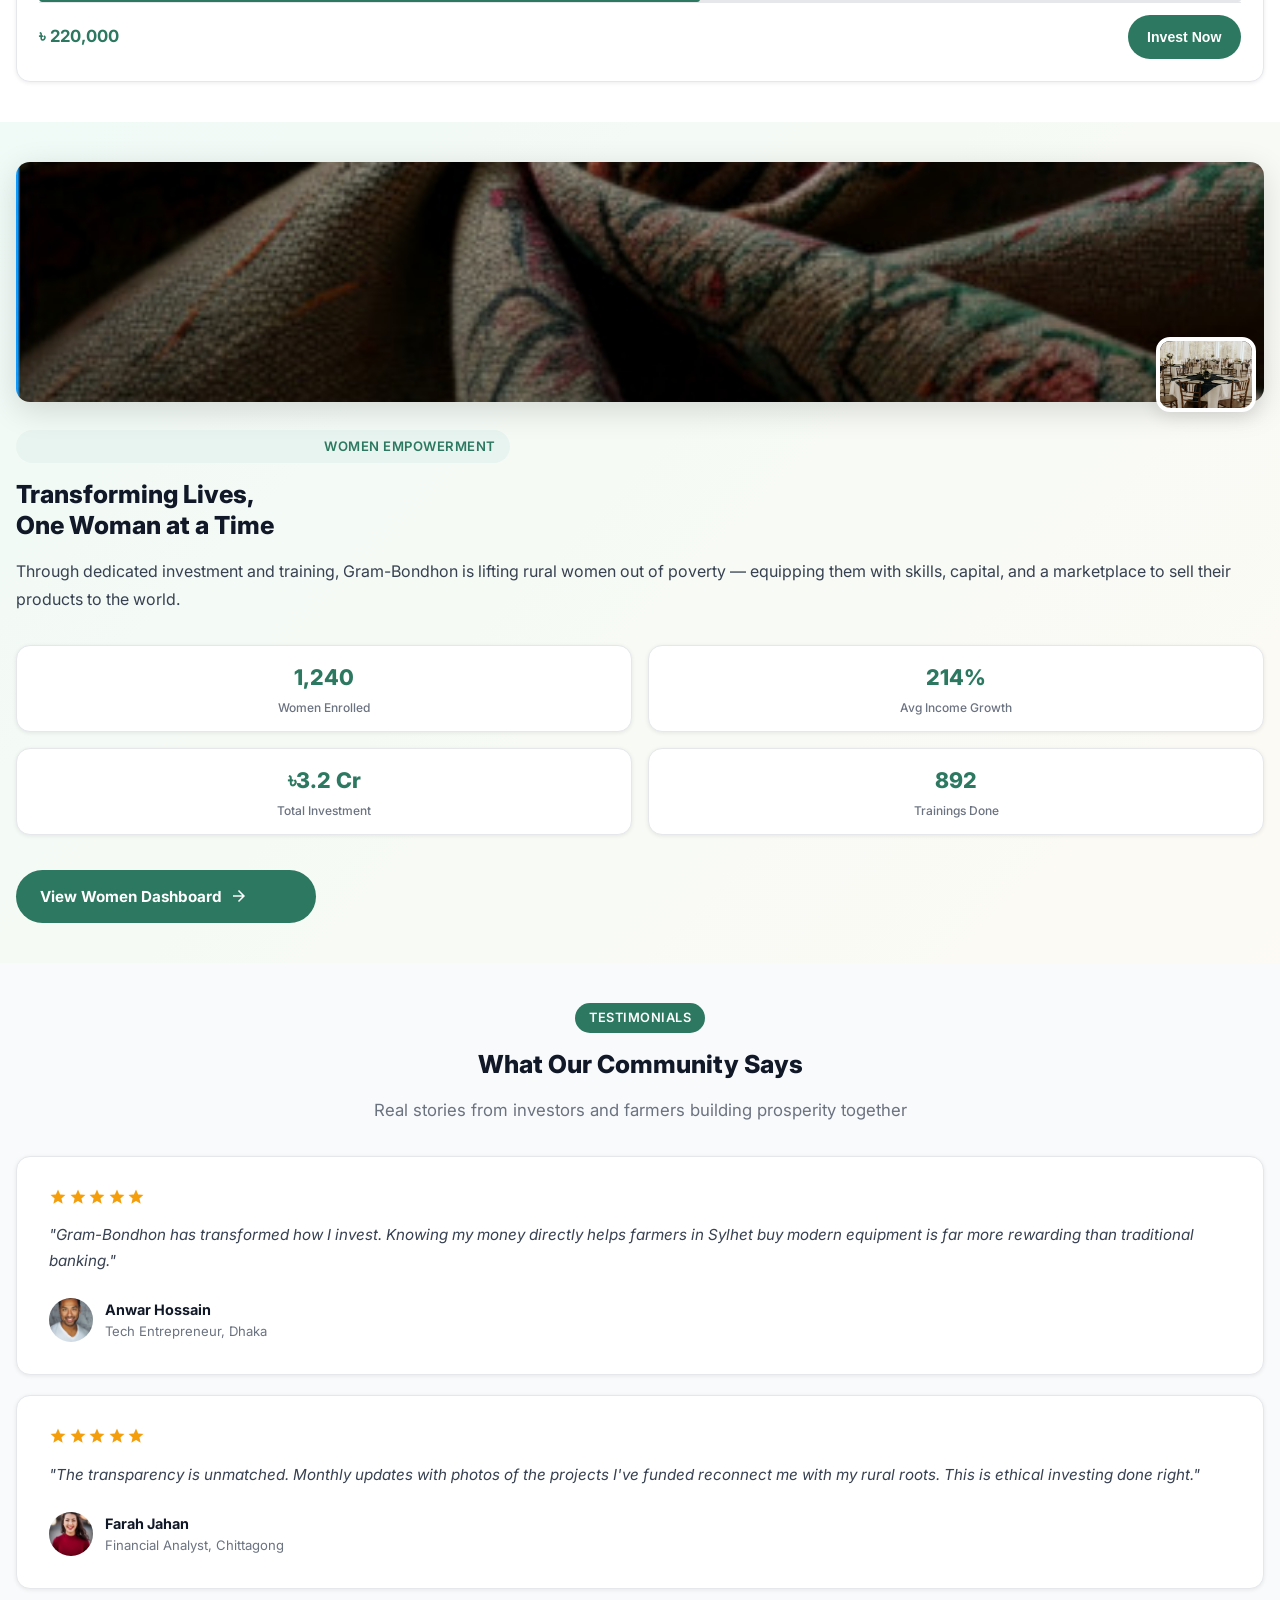
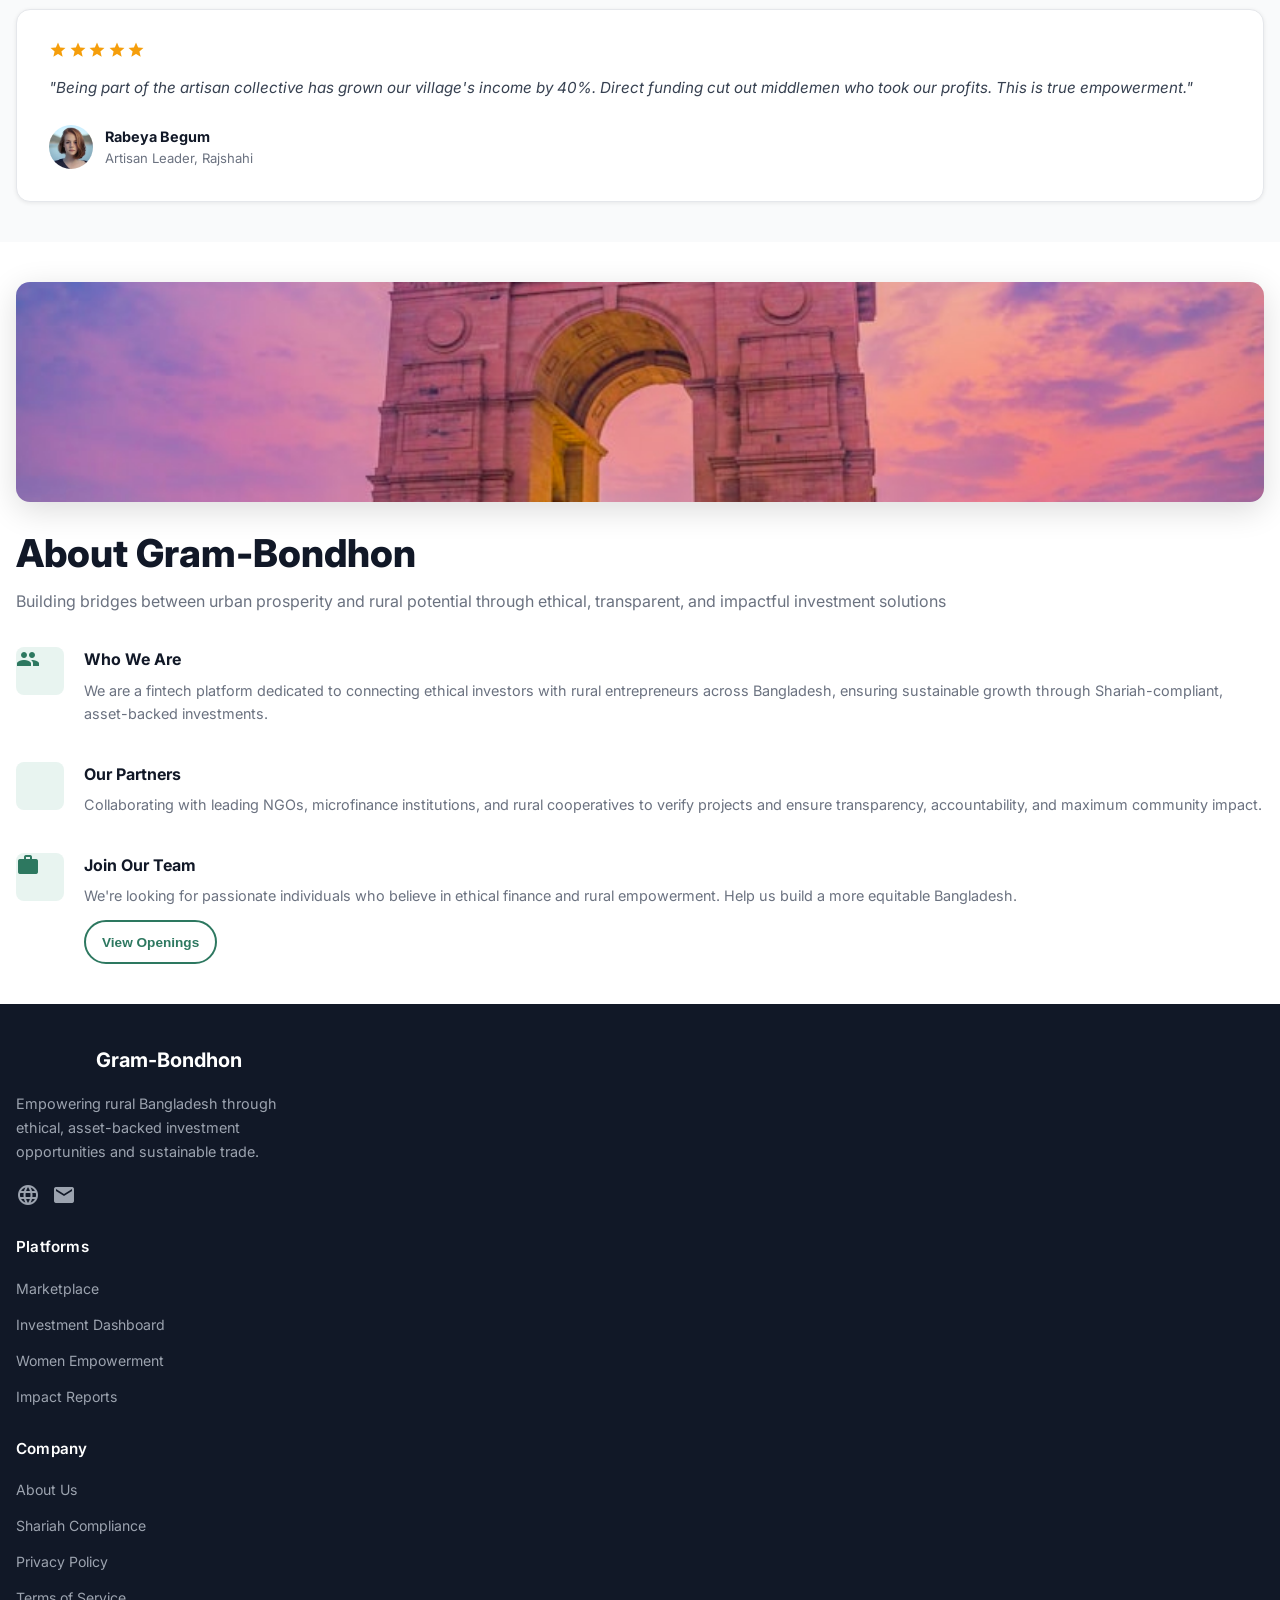
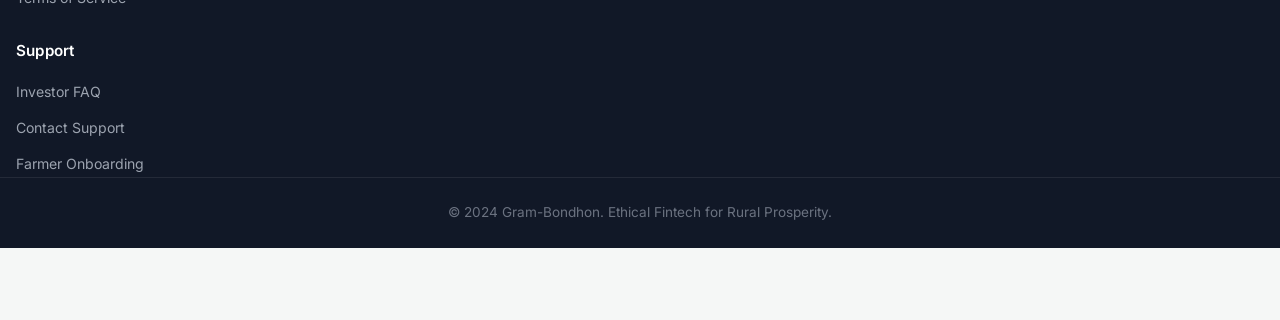
==== commit 66ec789d: "Add iPhone 16 PWA & mobile UI with search bar - css/mobile.css: Full responsive mobile layout for iP" ====
--- a/index.html
+++ b/index.html
@@ -2,18 +2,84 @@
 <html lang="en">
 <head>
   <meta charset="UTF-8" />
-  <meta name="viewport" content="width=device-width, initial-scale=1.0" />
+  <meta name="viewport" content="width=device-width, initial-scale=1.0, viewport-fit=cover" />
+  <meta name="theme-color" content="#2d7860" />
+  <meta name="apple-mobile-web-app-capable" content="yes" />
+  <meta name="apple-mobile-web-app-status-bar-style" content="black-translucent" />
+  <meta name="apple-mobile-web-app-title" content="GramBondhon" />
+  <meta name="mobile-web-app-capable" content="yes" />
   <title>Gram-Bondhon | Empowering Rural Growth Through Ethical Investment</title>
+  <link rel="manifest" href="manifest.json" />
+  <link rel="apple-touch-icon" href="assets/icon.svg" />
   <link rel="stylesheet" href="css/styles.css" />
   <link rel="stylesheet" href="css/animations.css" />
   <link rel="stylesheet" href="css/fallback.css" />
   <link rel="stylesheet" href="css/pages.css" />
+  <link rel="stylesheet" href="css/mobile.css" />
   <!-- Google Material Icons -->
   <link href="https://fonts.googleapis.com/icon?family=Material+Icons" rel="stylesheet" />
   <!-- Google Fonts -->
   <link href="https://fonts.googleapis.com/css2?family=Inter:wght@400;500;600;700;800&display=swap" rel="stylesheet" />
 </head>
 <body>
+
+  <!-- ============ APP SPLASH SCREEN ============ -->
+  <div id="app-splash" role="status" aria-live="polite">
+    <span class="material-icons splash-icon">eco</span>
+    <span class="splash-name">Gram-Bondhon</span>
+    <span class="splash-tagline">Empowering Rural Growth<br>Through Ethical Investment</span>
+    <div class="splash-spinner"></div>
+  </div>
+
+  <!-- ============ MOBILE HEADER ============ -->
+  <header class="mobile-header" id="mobileHeader">
+    <div class="mobile-header-top">
+      <div class="mobile-header-logo">
+        <span class="material-icons">eco</span>
+        <span>Gram-Bondhon</span>
+      </div>
+      <div class="mobile-header-actions">
+        <button class="mobile-header-btn" onclick="openModal('loginModal')" aria-label="Login">
+          <span class="material-icons">person_outline</span>
+        </button>
+        <button class="mobile-header-btn btn-signup-pill" onclick="openModal('signupModal')">Join</button>
+      </div>
+    </div>
+    <div class="mobile-search-row">
+      <div class="mobile-search-wrap">
+        <span class="material-icons mobile-search-icon">search</span>
+        <input type="search" class="mobile-search-input" id="mobileSearchInput"
+          placeholder="Search projects, farmers, markets…"
+          autocomplete="off" autocorrect="off" spellcheck="false" />
+        <button class="mobile-search-clear" id="mobileSearchClear" aria-label="Clear search">✕</button>
+      </div>
+    </div>
+  </header>
+  <div class="mobile-search-results" id="mobileSearchResults" role="listbox" aria-label="Search results"></div>
+
+  <!-- ============ BOTTOM TAB BAR ============ -->
+  <nav class="bottom-tab-bar" aria-label="App navigation">
+    <a href="index.html" class="tab-item active" aria-label="Home">
+      <span class="material-icons">home</span>
+      <span>Home</span>
+    </a>
+    <a href="market.html" class="tab-item" aria-label="Market">
+      <span class="material-icons">storefront</span>
+      <span>Market</span>
+    </a>
+    <a href="dashboard.html" class="tab-item" aria-label="Invest">
+      <span class="material-icons">trending_up</span>
+      <span>Invest</span>
+    </a>
+    <a href="women.html" class="tab-item" aria-label="Women">
+      <span class="material-icons">volunteer_activism</span>
+      <span>Women</span>
+    </a>
+    <button class="tab-item" onclick="openModal('loginModal')" aria-label="Profile">
+      <span class="material-icons">account_circle</span>
+      <span>Profile</span>
+    </button>
+  </nav>
 
   <!-- ============ NAVBAR ============ -->
   <nav class="navbar" id="navbar">
@@ -541,5 +607,37 @@
 
   <script src="js/main.js"></script>
   <script src="js/chatbot.js"></script>
+  <script src="js/search.js"></script>
+  <script>
+    /* ---- PWA Service Worker ---- */
+    if ('serviceWorker' in navigator) {
+      window.addEventListener('load', () => {
+        navigator.serviceWorker.register('/sw.js').catch(() => {});
+      });
+    }
+
+    /* ---- Splash Screen ---- */
+    window.addEventListener('load', () => {
+      const splash = document.getElementById('app-splash');
+      if (splash) {
+        setTimeout(() => splash.classList.add('hidden'), 1200);
+      }
+    });
+
+    /* ---- Bottom tab active state ---- */
+    (function () {
+      const tabs = document.querySelectorAll('.tab-item');
+      const page = location.pathname.split('/').pop() || 'index.html';
+      tabs.forEach(tab => {
+        const href = tab.getAttribute('href') || '';
+        const match = href.split('/').pop();
+        if (match === page || (page === '' && match === 'index.html')) {
+          tab.classList.add('active');
+        } else {
+          tab.classList.remove('active');
+        }
+      });
+    })();
+  </script>
 </body>
 </html>
--- a/css/mobile.css
+++ b/css/mobile.css
@@ -0,0 +1,777 @@
+/* ============================================================
+   GRAM-BONDHON — IPHONE 16 MOBILE APP CSS
+   Target: 393 × 852 pt (iPhone 16 logical pixels)
+   Safe areas for Dynamic Island + home indicator
+   ============================================================ */
+
+/* ---- Reset & Root ---- */
+:root {
+  --safe-top:    env(safe-area-inset-top,    48px);
+  --safe-bottom: env(safe-area-inset-bottom, 34px);
+  --safe-left:   env(safe-area-inset-left,   0px);
+  --safe-right:  env(safe-area-inset-right,  0px);
+  --bottom-nav-h: 72px;
+  --header-h:    104px;
+  --green:       #2d7860;
+  --green-dark:  #1a5c47;
+  --green-light: #e8f4f0;
+  --beige:       #e8dcc8;
+  --text-dark:   #111827;
+  --text-mid:    #374151;
+  --text-gray:   #6b7280;
+  --white:       #ffffff;
+  --border:      #e5e7eb;
+  --radius-sm:   8px;
+  --radius-md:   14px;
+  --radius-lg:   20px;
+  --radius-xl:   32px;
+  --shadow-sm:   0 1px 4px rgba(0,0,0,.08);
+  --shadow-md:   0 4px 18px rgba(0,0,0,.11);
+  --shadow-lg:   0 8px 32px rgba(0,0,0,.14);
+}
+
+/* ---- Base ---- */
+* { box-sizing: border-box; -webkit-tap-highlight-color: transparent; }
+
+html {
+  font-size: 16px;
+  scroll-behavior: smooth;
+  -webkit-text-size-adjust: 100%;
+}
+
+body {
+  font-family: -apple-system, 'Inter', 'Segoe UI', sans-serif;
+  background: #f5f7f6;
+  color: var(--text-dark);
+  overflow-x: hidden;
+  /* Push content below bottom nav */
+  padding-bottom: calc(var(--bottom-nav-h) + var(--safe-bottom));
+}
+
+.container {
+  padding: 0 1rem;
+  max-width: 100%;
+}
+
+/* ============================================================
+   TOP HEADER (replaces navbar)
+   ============================================================ */
+
+/* Hide the original desktop navbar entirely */
+.navbar { display: none !important; }
+
+/* Mobile app header */
+.mobile-header {
+  position: fixed;
+  top: 0;
+  left: 0;
+  right: 0;
+  z-index: 200;
+  height: calc(var(--header-h) + var(--safe-top));
+  padding-top: var(--safe-top);
+  background: #fff;
+  border-bottom: 1px solid var(--border);
+  display: flex;
+  flex-direction: column;
+  justify-content: center;
+  padding-left: calc(1rem + var(--safe-left));
+  padding-right: calc(1rem + var(--safe-right));
+  box-shadow: 0 1px 6px rgba(0,0,0,.07);
+  gap: .55rem;
+}
+
+.mobile-header-top {
+  display: flex;
+  align-items: center;
+  justify-content: space-between;
+  width: 100%;
+}
+
+/* Search bar row */
+.mobile-search-row {
+  display: flex;
+  align-items: center;
+  width: 100%;
+  gap: .5rem;
+}
+
+.mobile-search-wrap {
+  flex: 1;
+  position: relative;
+  display: flex;
+  align-items: center;
+}
+
+.mobile-search-icon {
+  position: absolute;
+  left: .75rem;
+  color: var(--text-gray);
+  font-size: 1.1rem;
+  pointer-events: none;
+  line-height: 1;
+}
+
+.mobile-search-input {
+  width: 100%;
+  border: none;
+  background: #f1f5f4;
+  border-radius: 99px;
+  padding: .55rem .9rem .55rem 2.4rem;
+  font-size: .9rem;
+  font-family: inherit;
+  color: var(--text-dark);
+  outline: none;
+  transition: background .18s, box-shadow .18s;
+  -webkit-appearance: none;
+}
+
+.mobile-search-input::placeholder {
+  color: var(--text-gray);
+}
+
+.mobile-search-input:focus {
+  background: #e8f4f0;
+  box-shadow: 0 0 0 2px rgba(45,120,96,.25);
+}
+
+.mobile-search-clear {
+  position: absolute;
+  right: .6rem;
+  background: var(--text-gray);
+  border: none;
+  border-radius: 50%;
+  width: 18px;
+  height: 18px;
+  display: none;
+  align-items: center;
+  justify-content: center;
+  cursor: pointer;
+  padding: 0;
+  color: #fff;
+  font-size: .7rem;
+  line-height: 1;
+}
+
+.mobile-search-clear.visible { display: flex; }
+
+/* Search results overlay */
+.mobile-search-results {
+  position: fixed;
+  top: calc(var(--header-h) + var(--safe-top));
+  left: 0;
+  right: 0;
+  background: #fff;
+  z-index: 190;
+  max-height: 60svh;
+  overflow-y: auto;
+  border-bottom: 1px solid var(--border);
+  box-shadow: 0 8px 24px rgba(0,0,0,.12);
+  display: none;
+  flex-direction: column;
+}
+
+.mobile-search-results.visible { display: flex; }
+
+.search-result-item {
+  display: flex;
+  align-items: center;
+  gap: .85rem;
+  padding: .85rem 1rem;
+  border-bottom: 1px solid #f3f4f6;
+  cursor: pointer;
+  transition: background .15s;
+  text-decoration: none;
+  color: inherit;
+}
+
+.search-result-item:active,
+.search-result-item:hover { background: var(--green-light); }
+
+.search-result-icon {
+  width: 38px;
+  height: 38px;
+  border-radius: var(--radius-sm);
+  background: var(--green-light);
+  display: flex;
+  align-items: center;
+  justify-content: center;
+  flex-shrink: 0;
+  color: var(--green);
+}
+
+.search-result-icon .material-icons { font-size: 1.2rem; }
+
+.search-result-text { flex: 1; min-width: 0; }
+
+.search-result-title {
+  font-size: .9rem;
+  font-weight: 600;
+  color: var(--text-dark);
+  white-space: nowrap;
+  overflow: hidden;
+  text-overflow: ellipsis;
+}
+
+.search-result-sub {
+  font-size: .76rem;
+  color: var(--text-gray);
+  margin-top: 1px;
+}
+
+.search-no-result {
+  padding: 2rem 1rem;
+  text-align: center;
+  color: var(--text-gray);
+  font-size: .9rem;
+}
+
+.mobile-header-logo {
+  display: flex;
+  align-items: center;
+  gap: .45rem;
+  font-size: 1.15rem;
+  font-weight: 700;
+  color: var(--green);
+}
+
+.mobile-header-logo .material-icons {
+  font-size: 1.5rem;
+  color: var(--green);
+}
+
+.mobile-header-actions {
+  display: flex;
+  align-items: center;
+  gap: .5rem;
+}
+
+.mobile-header-btn {
+  background: none;
+  border: none;
+  padding: .5rem;
+  border-radius: 50%;
+  cursor: pointer;
+  color: var(--text-mid);
+  min-width: 40px;
+  min-height: 40px;
+  display: flex;
+  align-items: center;
+  justify-content: center;
+  transition: background .18s;
+}
+
+.mobile-header-btn:active { background: var(--green-light); }
+
+.mobile-header-btn.btn-signup-pill {
+  background: var(--green);
+  color: #fff;
+  border-radius: 99px;
+  padding: .45rem 1rem;
+  font-size: .85rem;
+  font-weight: 600;
+  min-width: unset;
+}
+
+/* ============================================================
+   BOTTOM TAB BAR
+   ============================================================ */
+
+.bottom-tab-bar {
+  position: fixed;
+  bottom: 0;
+  left: 0;
+  right: 0;
+  z-index: 200;
+  height: calc(var(--bottom-nav-h) + var(--safe-bottom));
+  padding-bottom: var(--safe-bottom);
+  background: #fff;
+  border-top: 1px solid var(--border);
+  display: flex;
+  align-items: stretch;
+  box-shadow: 0 -2px 16px rgba(0,0,0,.08);
+}
+
+.tab-item {
+  flex: 1;
+  display: flex;
+  flex-direction: column;
+  align-items: center;
+  justify-content: center;
+  gap: 3px;
+  background: none;
+  border: none;
+  cursor: pointer;
+  padding: .5rem .25rem;
+  color: var(--text-gray);
+  font-size: .68rem;
+  font-weight: 600;
+  font-family: inherit;
+  text-decoration: none;
+  transition: color .18s;
+  -webkit-tap-highlight-color: transparent;
+  position: relative;
+}
+
+.tab-item .material-icons {
+  font-size: 1.5rem;
+  transition: color .18s, transform .18s;
+}
+
+.tab-item.active {
+  color: var(--green);
+}
+
+.tab-item.active .material-icons {
+  transform: translateY(-2px);
+}
+
+.tab-item.active::after {
+  content: '';
+  position: absolute;
+  top: 6px;
+  width: 28px;
+  height: 3px;
+  background: var(--green);
+  border-radius: 99px;
+}
+
+/* ============================================================
+   MAIN CONTENT — push below fixed header
+   ============================================================ */
+
+main,
+.market-main,
+.women-shell,
+.dashboard-shell {
+  padding-top: calc(var(--header-h) + var(--safe-top)) !important;
+}
+
+/* ============================================================
+   HERO SECTION
+   ============================================================ */
+
+.hero {
+  height: calc(100svh - var(--header-h) - var(--safe-top) - var(--bottom-nav-h) - var(--safe-bottom));
+  min-height: 480px;
+  max-height: 720px;
+  border-radius: 0 0 var(--radius-lg) var(--radius-lg);
+  overflow: hidden;
+}
+
+.hero-content h1 {
+  font-size: 1.85rem;
+  line-height: 1.2;
+  margin-bottom: 1rem;
+}
+
+.hero-content p {
+  font-size: .92rem;
+  line-height: 1.65;
+  margin-bottom: 1.75rem;
+}
+
+.hero-btns {
+  flex-direction: column;
+  align-items: center;
+  gap: .85rem;
+}
+
+.btn-green, .btn-beige {
+  width: 100%;
+  max-width: 300px;
+  padding: .9rem 1.5rem;
+  font-size: .95rem;
+  border-radius: var(--radius-xl);
+  text-align: center;
+}
+
+/* ============================================================
+   SECTIONS — spacing & cards
+   ============================================================ */
+
+.halal-section,
+.how-it-works,
+.projects-section,
+.women-section,
+.testimonials-section,
+.about-section {
+  padding: 2.5rem 0;
+}
+
+.section-header {
+  margin-bottom: 2rem;
+}
+
+.section-header h2 {
+  font-size: 1.55rem;
+}
+
+/* ---- Halal investment ---- */
+.halal-inner {
+  grid-template-columns: 1fr !important;
+  gap: 1.75rem !important;
+}
+
+.halal-img img {
+  height: 220px !important;
+  border-radius: var(--radius-md) !important;
+}
+
+.halal-stats {
+  gap: 1.5rem !important;
+}
+
+.halal-stat h4 {
+  font-size: 1.8rem;
+}
+
+/* ---- How it works ---- */
+.steps-grid {
+  grid-template-columns: 1fr !important;
+  gap: 1rem !important;
+}
+
+.step-card {
+  padding: 1.5rem 1.25rem !important;
+  border-radius: var(--radius-md) !important;
+}
+
+/* ---- Projects ---- */
+.projects-grid {
+  grid-template-columns: 1fr !important;
+  gap: 1.25rem !important;
+}
+
+.projects-header {
+  flex-direction: column !important;
+  align-items: flex-start !important;
+  margin-bottom: 1.5rem !important;
+}
+
+.project-card {
+  border-radius: var(--radius-md) !important;
+  overflow: hidden;
+  box-shadow: var(--shadow-sm) !important;
+}
+
+.project-card:hover {
+  transform: none !important;
+}
+
+.project-img-wrap img {
+  height: 180px !important;
+}
+
+/* ---- Women empowerment ---- */
+.women-inner {
+  grid-template-columns: 1fr !important;
+  gap: 1.75rem !important;
+}
+
+.women-img-main {
+  height: 240px !important;
+  border-radius: var(--radius-md) !important;
+}
+
+.women-img-thumb {
+  width: 100px !important;
+  height: 75px !important;
+  right: 8px !important;
+  bottom: -10px !important;
+}
+
+.women-text-col h2 {
+  font-size: 1.55rem !important;
+}
+
+.women-stats-row {
+  grid-template-columns: repeat(2, 1fr) !important;
+}
+
+/* ---- Testimonials ---- */
+.testimonials-grid {
+  grid-template-columns: 1fr !important;
+  gap: 1.25rem !important;
+}
+
+.testimonial-card {
+  border-radius: var(--radius-md) !important;
+}
+
+/* ---- About ---- */
+.about-inner {
+  grid-template-columns: 1fr !important;
+  gap: 1.75rem !important;
+}
+
+.about-img img {
+  height: 220px !important;
+  border-radius: var(--radius-md) !important;
+}
+
+/* ============================================================
+   FOOTER — compact mobile version
+   ============================================================ */
+
+.footer-inner {
+  grid-template-columns: 1fr !important;
+  gap: 1.75rem !important;
+}
+
+.footer {
+  padding-top: 2.5rem;
+  padding-left: var(--safe-left);
+  padding-right: var(--safe-right);
+}
+
+/* ============================================================
+   MOBILE DRAWER — hide (replaced by bottom tab)
+   ============================================================ */
+
+.mobile-drawer,
+.drawer-overlay,
+.hamburger {
+  display: none !important;
+}
+
+/* ============================================================
+   CHATBOT — move above bottom nav
+   ============================================================ */
+
+#gbChatRoot {
+  bottom: calc(var(--bottom-nav-h) + var(--safe-bottom) + .75rem) !important;
+  right: 1rem !important;
+}
+
+.gb-chat-window {
+  width: calc(100vw - 2rem) !important;
+  right: 0 !important;
+  bottom: 74px !important;
+  max-height: calc(100svh - var(--header-h) - var(--safe-top) - var(--bottom-nav-h) - var(--safe-bottom) - 5rem) !important;
+}
+
+/* ============================================================
+   MODALS
+   ============================================================ */
+
+.modal-backdrop {
+  padding: 0 !important;
+  align-items: flex-end !important;
+}
+
+.modal {
+  max-width: 100% !important;
+  width: 100% !important;
+  border-radius: var(--radius-lg) var(--radius-lg) 0 0 !important;
+  max-height: 92svh !important;
+  padding: 1.75rem 1.5rem calc(1.5rem + var(--safe-bottom)) !important;
+}
+
+/* Sheet drag handle */
+.modal::before {
+  content: '';
+  display: block;
+  width: 36px;
+  height: 4px;
+  background: var(--border);
+  border-radius: 99px;
+  margin: 0 auto 1.25rem;
+}
+
+/* ============================================================
+   TOUCH-FRIENDLY BUTTONS
+   ============================================================ */
+
+button,
+a[role="button"],
+.btn-invest,
+.btn-green,
+.btn-beige,
+.btn-outline-green,
+.btn-form-primary {
+  min-height: 44px;
+}
+
+/* ============================================================
+   APP PAGE TRANSITIONS
+   ============================================================ */
+
+@keyframes pageSlideUp {
+  from { opacity: 0; transform: translateY(24px); }
+  to   { opacity: 1; transform: translateY(0); }
+}
+
+section {
+  animation: pageSlideUp .4s ease both;
+}
+
+/* ============================================================
+   SCROLL SNAP — horizontal cards (projects)
+   ============================================================ */
+
+@media (max-width: 430px) {
+  /* Horizontal scroll card strip for projects */
+  .projects-scroll-strip {
+    display: flex;
+    gap: 1rem;
+    overflow-x: auto;
+    scroll-snap-type: x mandatory;
+    -webkit-overflow-scrolling: touch;
+    padding: .5rem 1rem 1rem;
+    margin: 0 -1rem;
+  }
+
+  .projects-scroll-strip::-webkit-scrollbar { display: none; }
+
+  .projects-scroll-strip .project-card {
+    min-width: 280px;
+    scroll-snap-align: start;
+    flex-shrink: 0;
+  }
+}
+
+/* ============================================================
+   STATUS BAR THEME (Safari iOS)
+   ============================================================ */
+
+/* handled via <meta name="apple-mobile-web-app-status-bar-style"> */
+
+/* ============================================================
+   IPHONE 16 — 393px viewport fine-tuning
+   ============================================================ */
+
+@media (max-width: 430px) {
+  .container {
+    padding: 0 1rem;
+  }
+
+  .hero-content {
+    padding: 1.5rem 1.25rem;
+  }
+
+  .halal-section,
+  .how-it-works,
+  .projects-section,
+  .women-section,
+  .testimonials-section,
+  .about-section {
+    padding: 2rem 0;
+  }
+
+  .btn-green, .btn-beige {
+    font-size: .9rem;
+    padding: .85rem 1.25rem;
+  }
+
+  .projects-header h2 {
+    font-size: 1.35rem;
+  }
+
+  .footer-inner {
+    padding: 0 1rem;
+  }
+}
+
+/* ============================================================
+   HORIZONTAL SCROLL CHIP FILTER (projects / market)
+   ============================================================ */
+
+.category-chips {
+  display: flex;
+  gap: .6rem;
+  overflow-x: auto;
+  padding: .75rem 1rem;
+  margin: 0 -1rem;
+  -webkit-overflow-scrolling: touch;
+  scroll-snap-type: x mandatory;
+}
+
+.category-chips::-webkit-scrollbar { display: none; }
+
+.category-chip {
+  flex-shrink: 0;
+  padding: .45rem 1rem;
+  border-radius: 99px;
+  border: 1.5px solid var(--border);
+  background: #fff;
+  color: var(--text-mid);
+  font-size: .82rem;
+  font-weight: 600;
+  cursor: pointer;
+  transition: background .18s, color .18s, border-color .18s;
+  scroll-snap-align: start;
+  font-family: inherit;
+}
+
+.category-chip.active,
+.category-chip:active {
+  background: var(--green);
+  color: #fff;
+  border-color: var(--green);
+}
+
+/* ============================================================
+   PULL-TO-REFRESH hint (cosmetic)
+   ============================================================ */
+
+.ptr-hint {
+  text-align: center;
+  padding: .5rem;
+  font-size: .75rem;
+  color: var(--text-gray);
+  display: none;
+}
+
+/* ============================================================
+   APP SPLASH SCREEN (first load)
+   ============================================================ */
+
+#app-splash {
+  position: fixed;
+  inset: 0;
+  z-index: 9999;
+  background: var(--green);
+  display: flex;
+  flex-direction: column;
+  align-items: center;
+  justify-content: center;
+  gap: 1rem;
+  transition: opacity .5s ease, visibility .5s ease;
+}
+
+#app-splash.hidden {
+  opacity: 0;
+  visibility: hidden;
+  pointer-events: none;
+}
+
+#app-splash .splash-icon {
+  font-size: 3.5rem;
+  color: #fff;
+}
+
+#app-splash .splash-name {
+  font-size: 1.6rem;
+  font-weight: 800;
+  color: #fff;
+  letter-spacing: -.5px;
+}
+
+#app-splash .splash-tagline {
+  font-size: .85rem;
+  color: rgba(255,255,255,.75);
+  text-align: center;
+  padding: 0 2rem;
+}
+
+#app-splash .splash-spinner {
+  width: 32px;
+  height: 32px;
+  border: 3px solid rgba(255,255,255,.3);
+  border-top-color: #fff;
+  border-radius: 50%;
+  animation: spin .75s linear infinite;
+  margin-top: .5rem;
+}
+
+@keyframes spin { to { transform: rotate(360deg); } }
